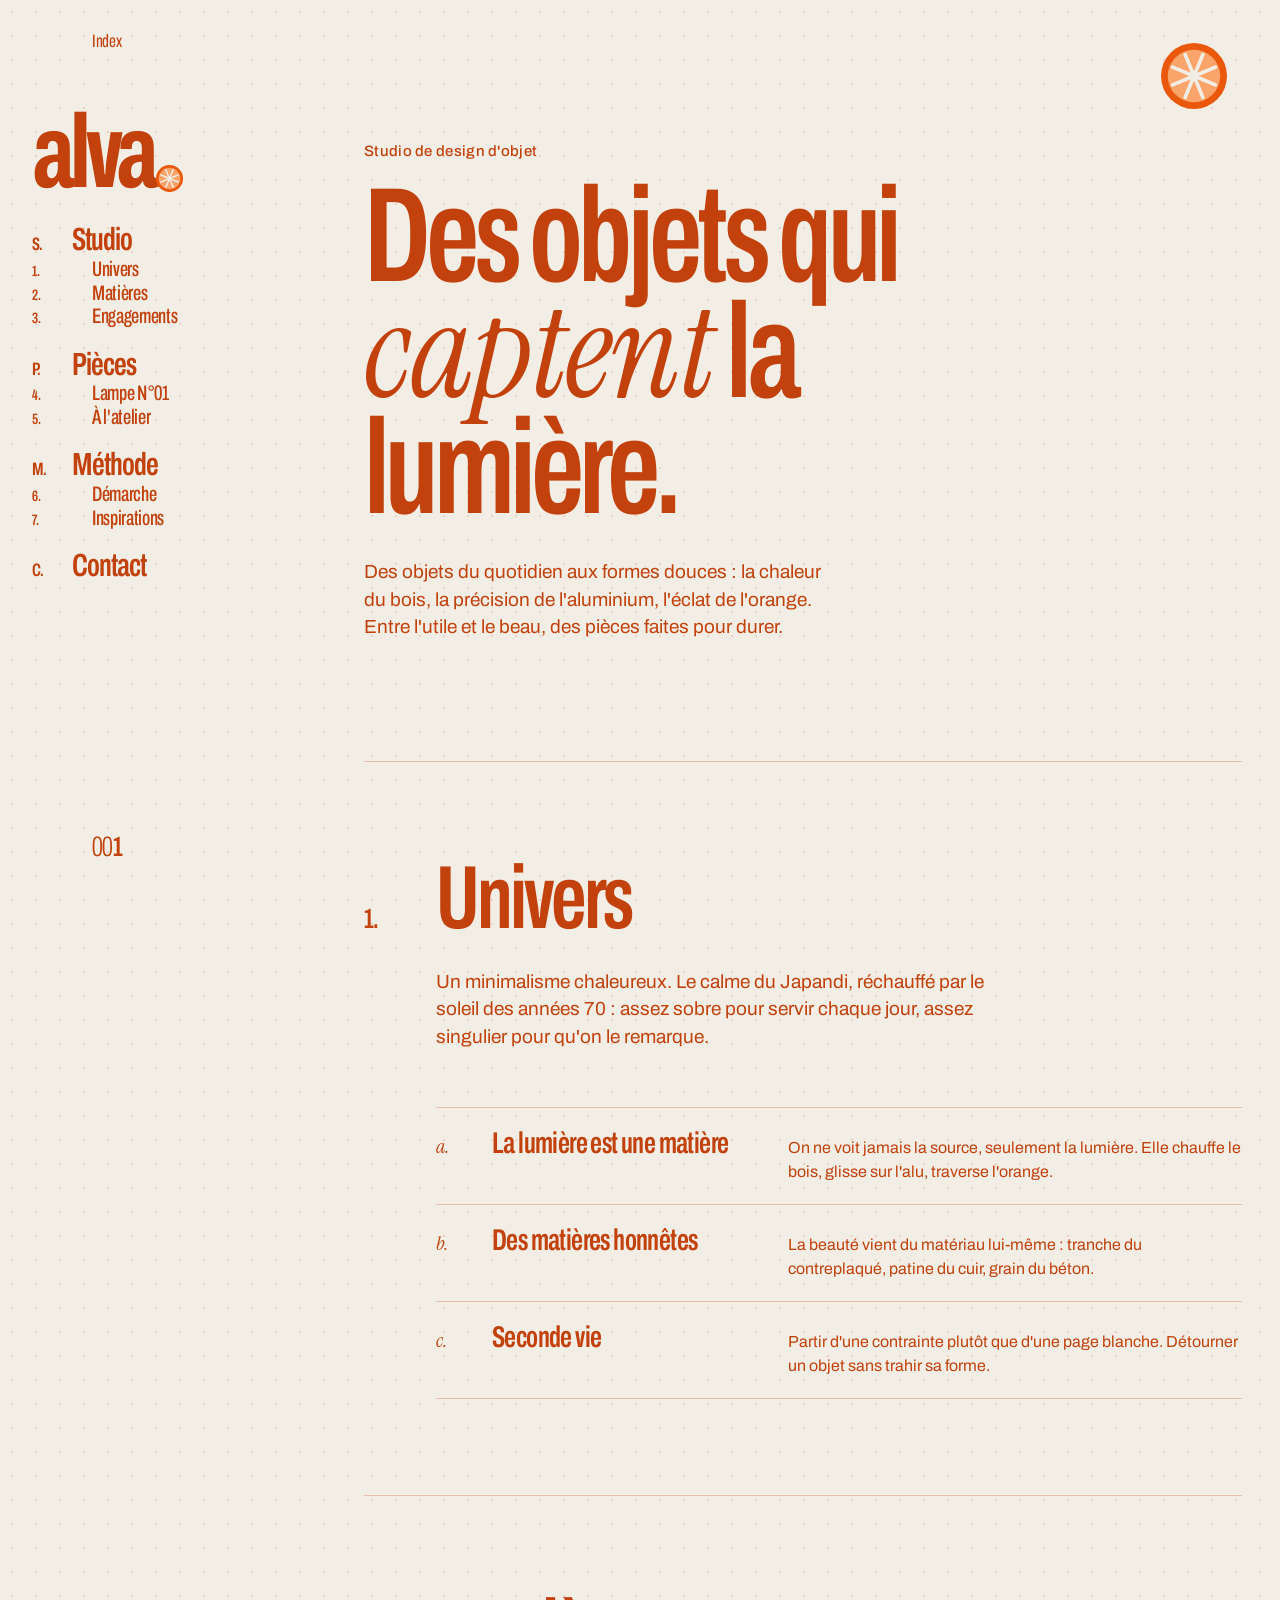
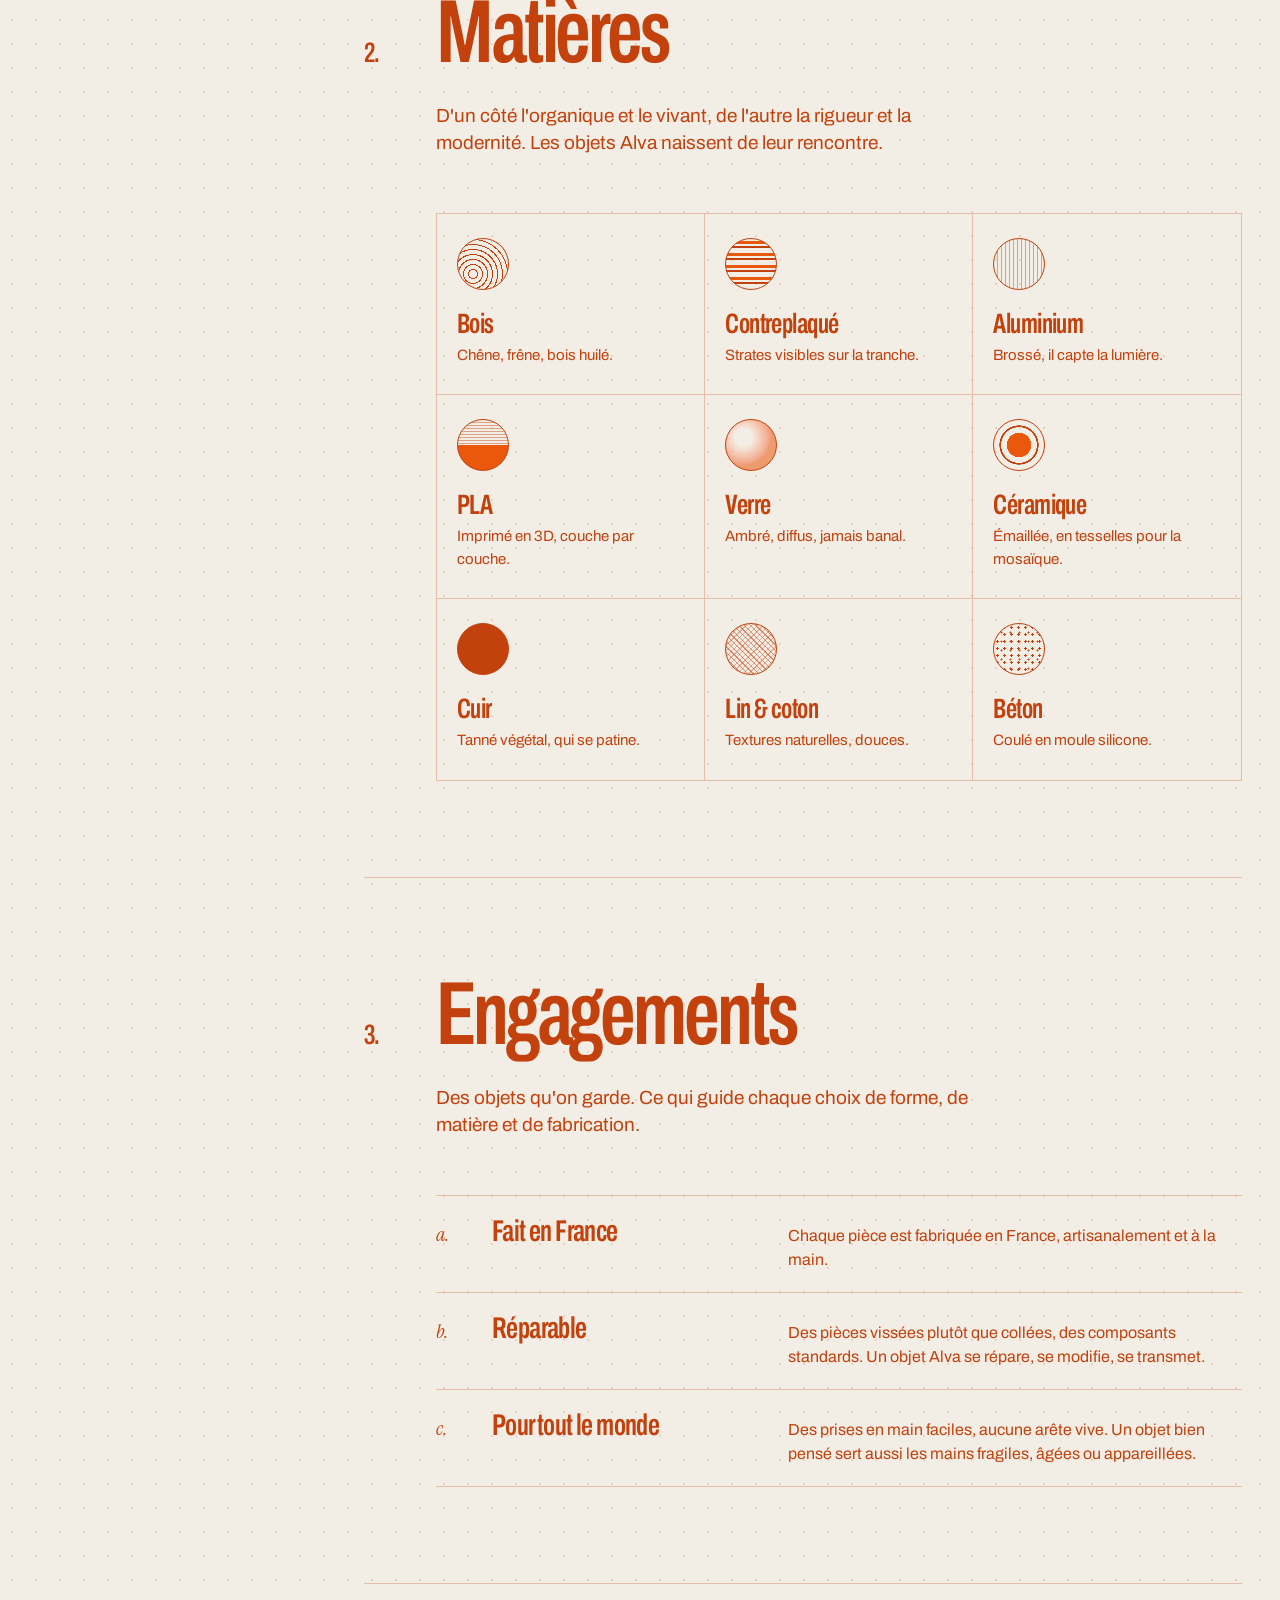
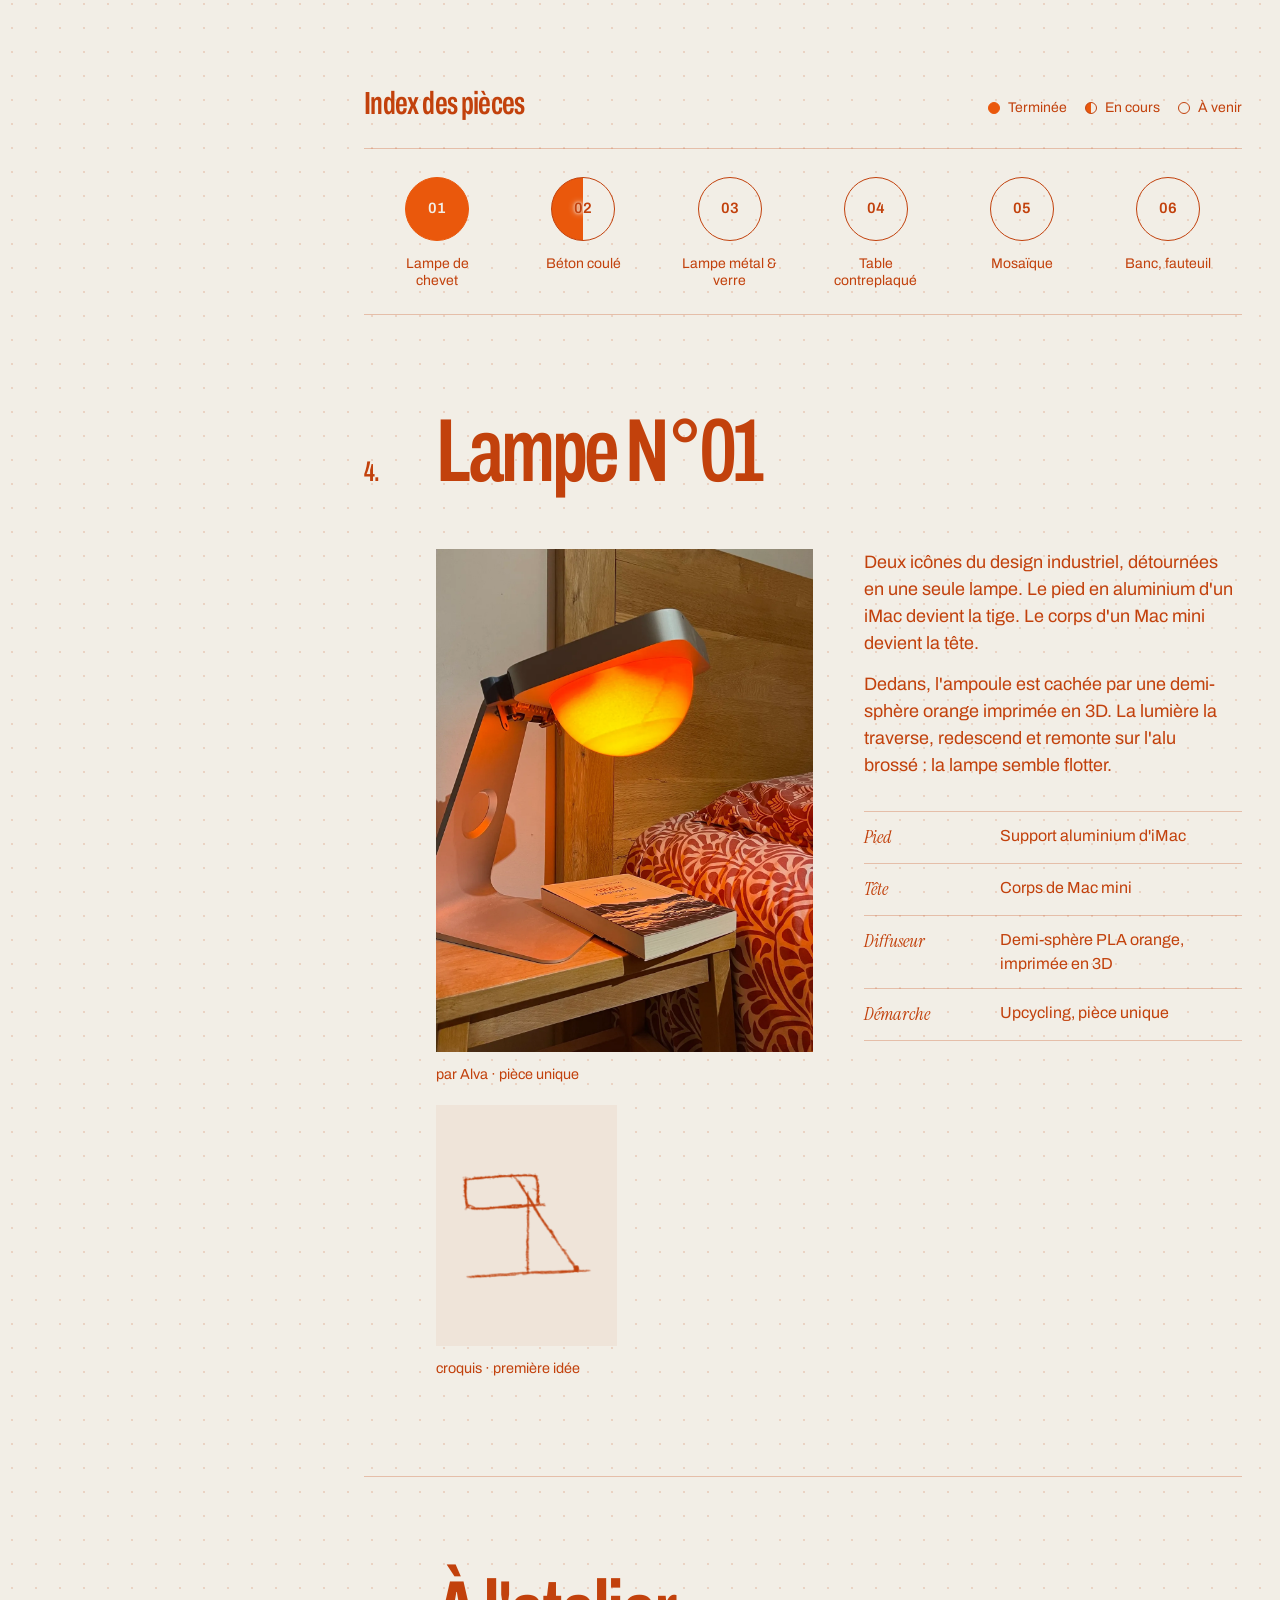
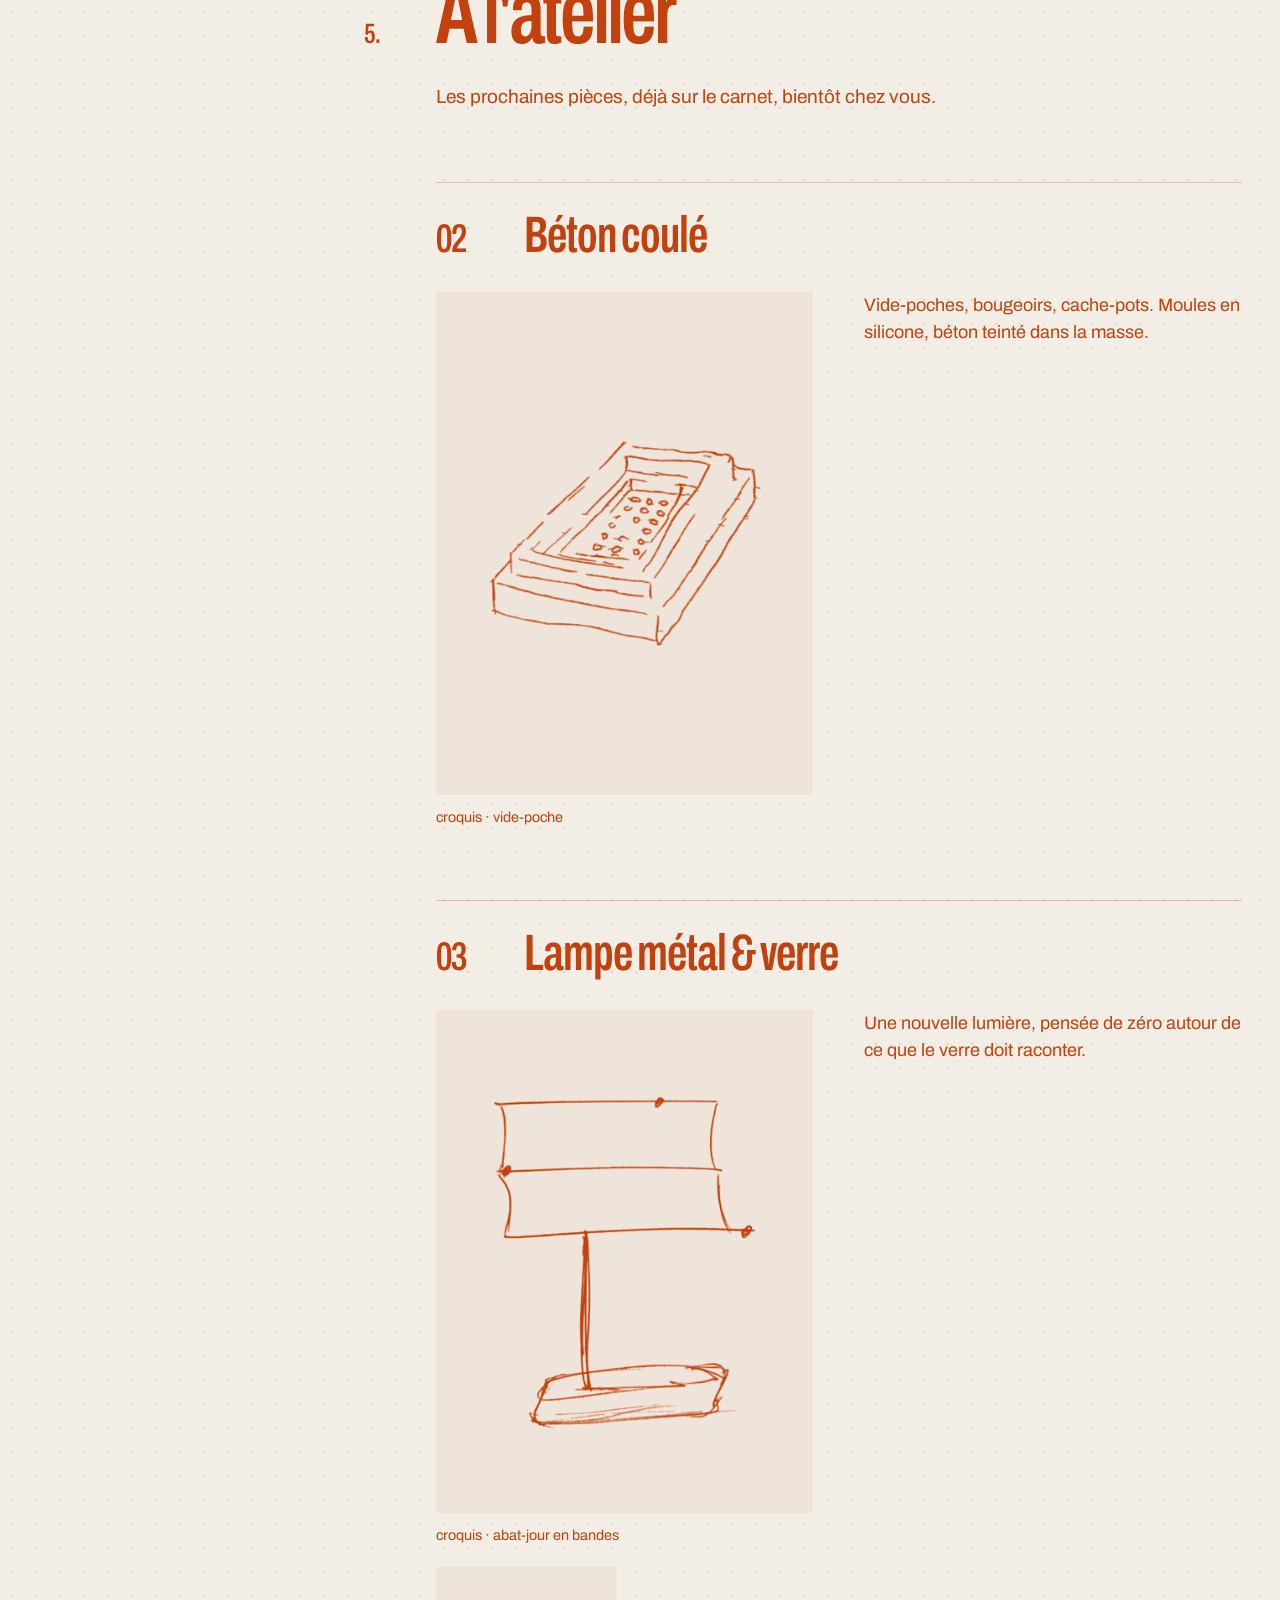
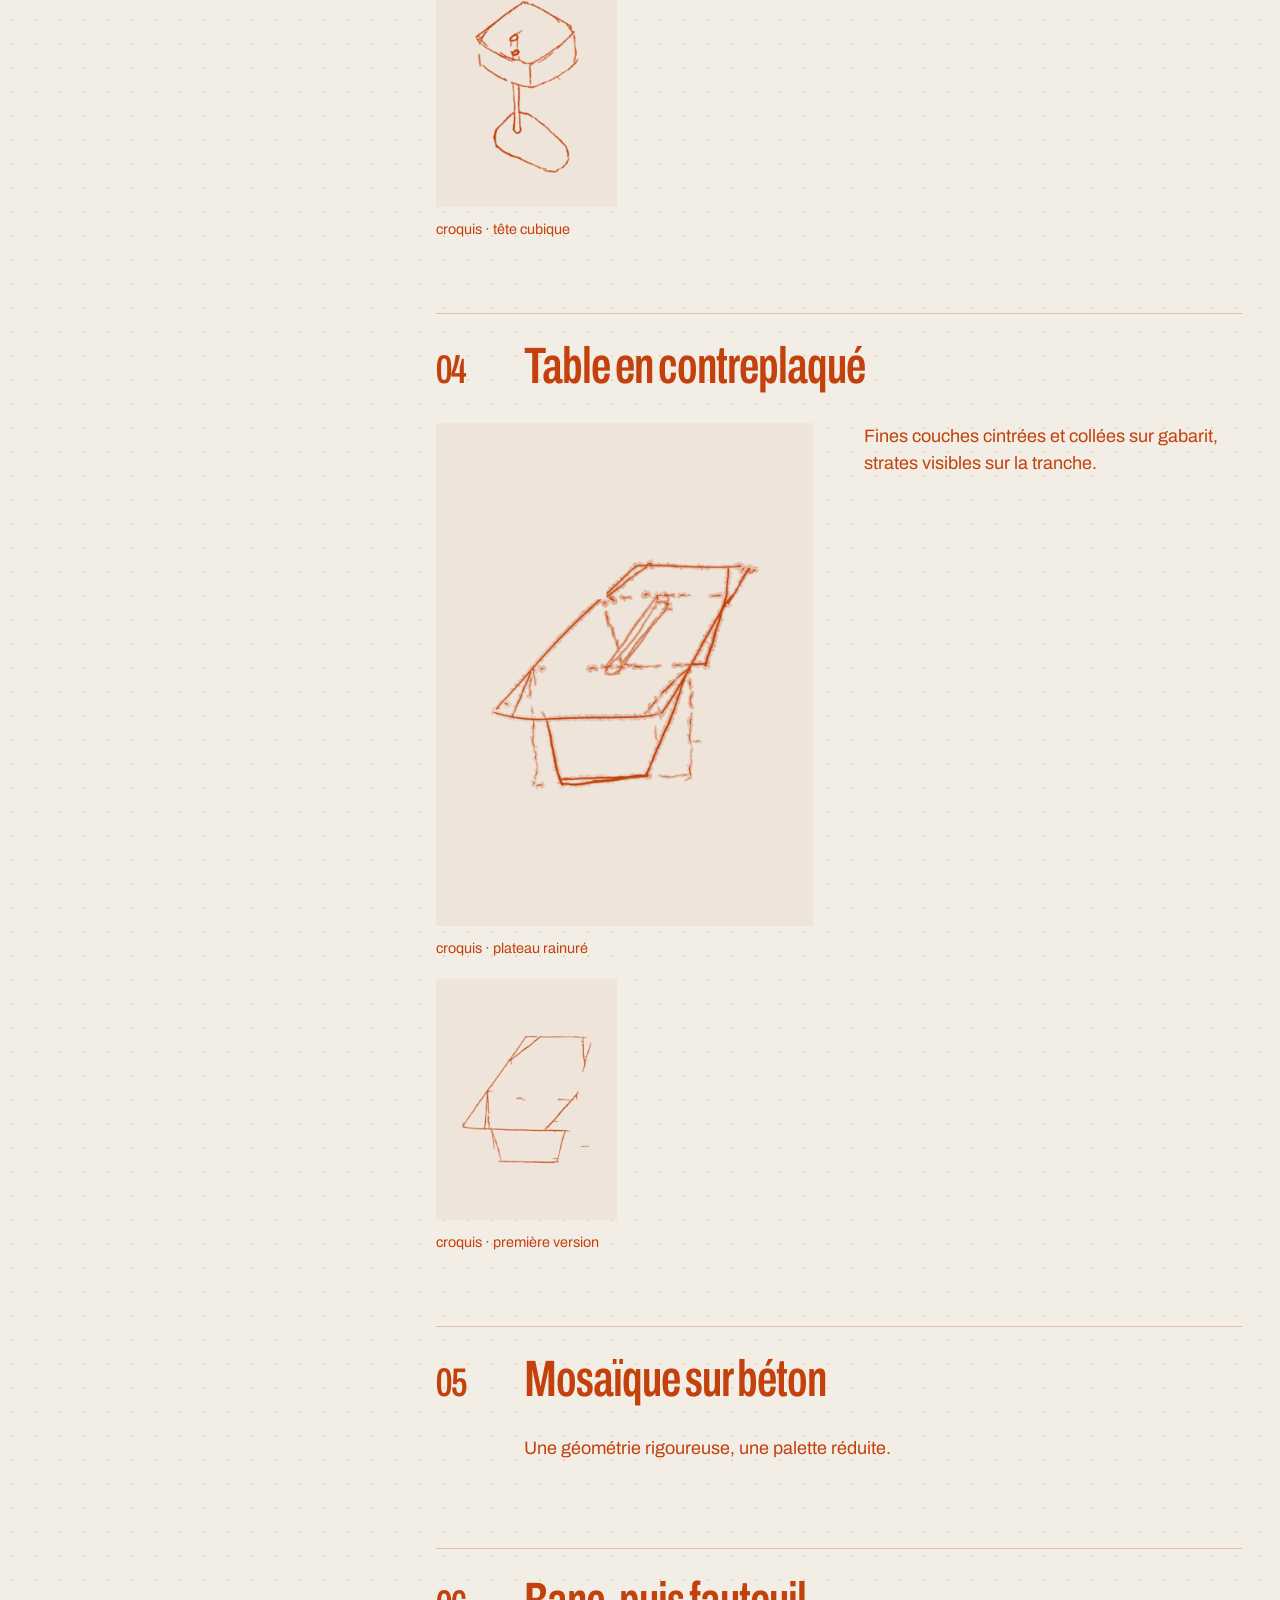
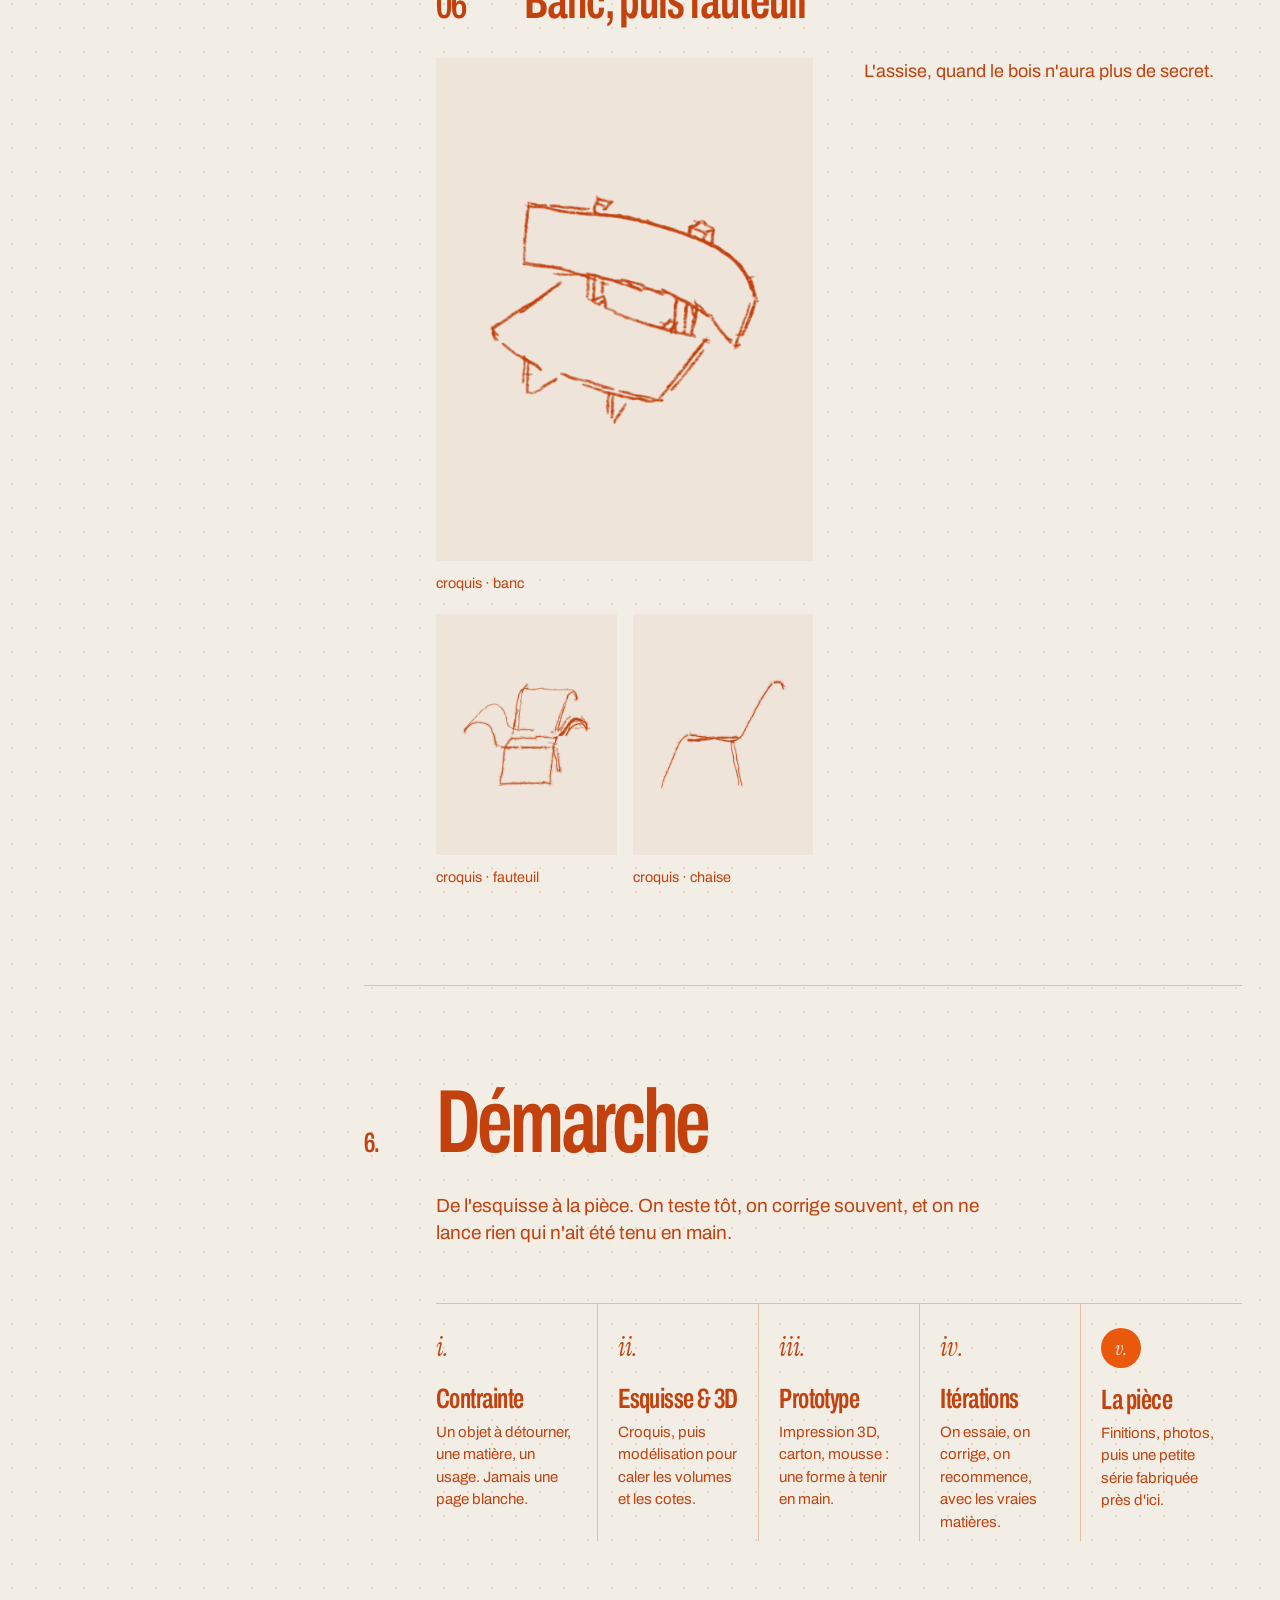
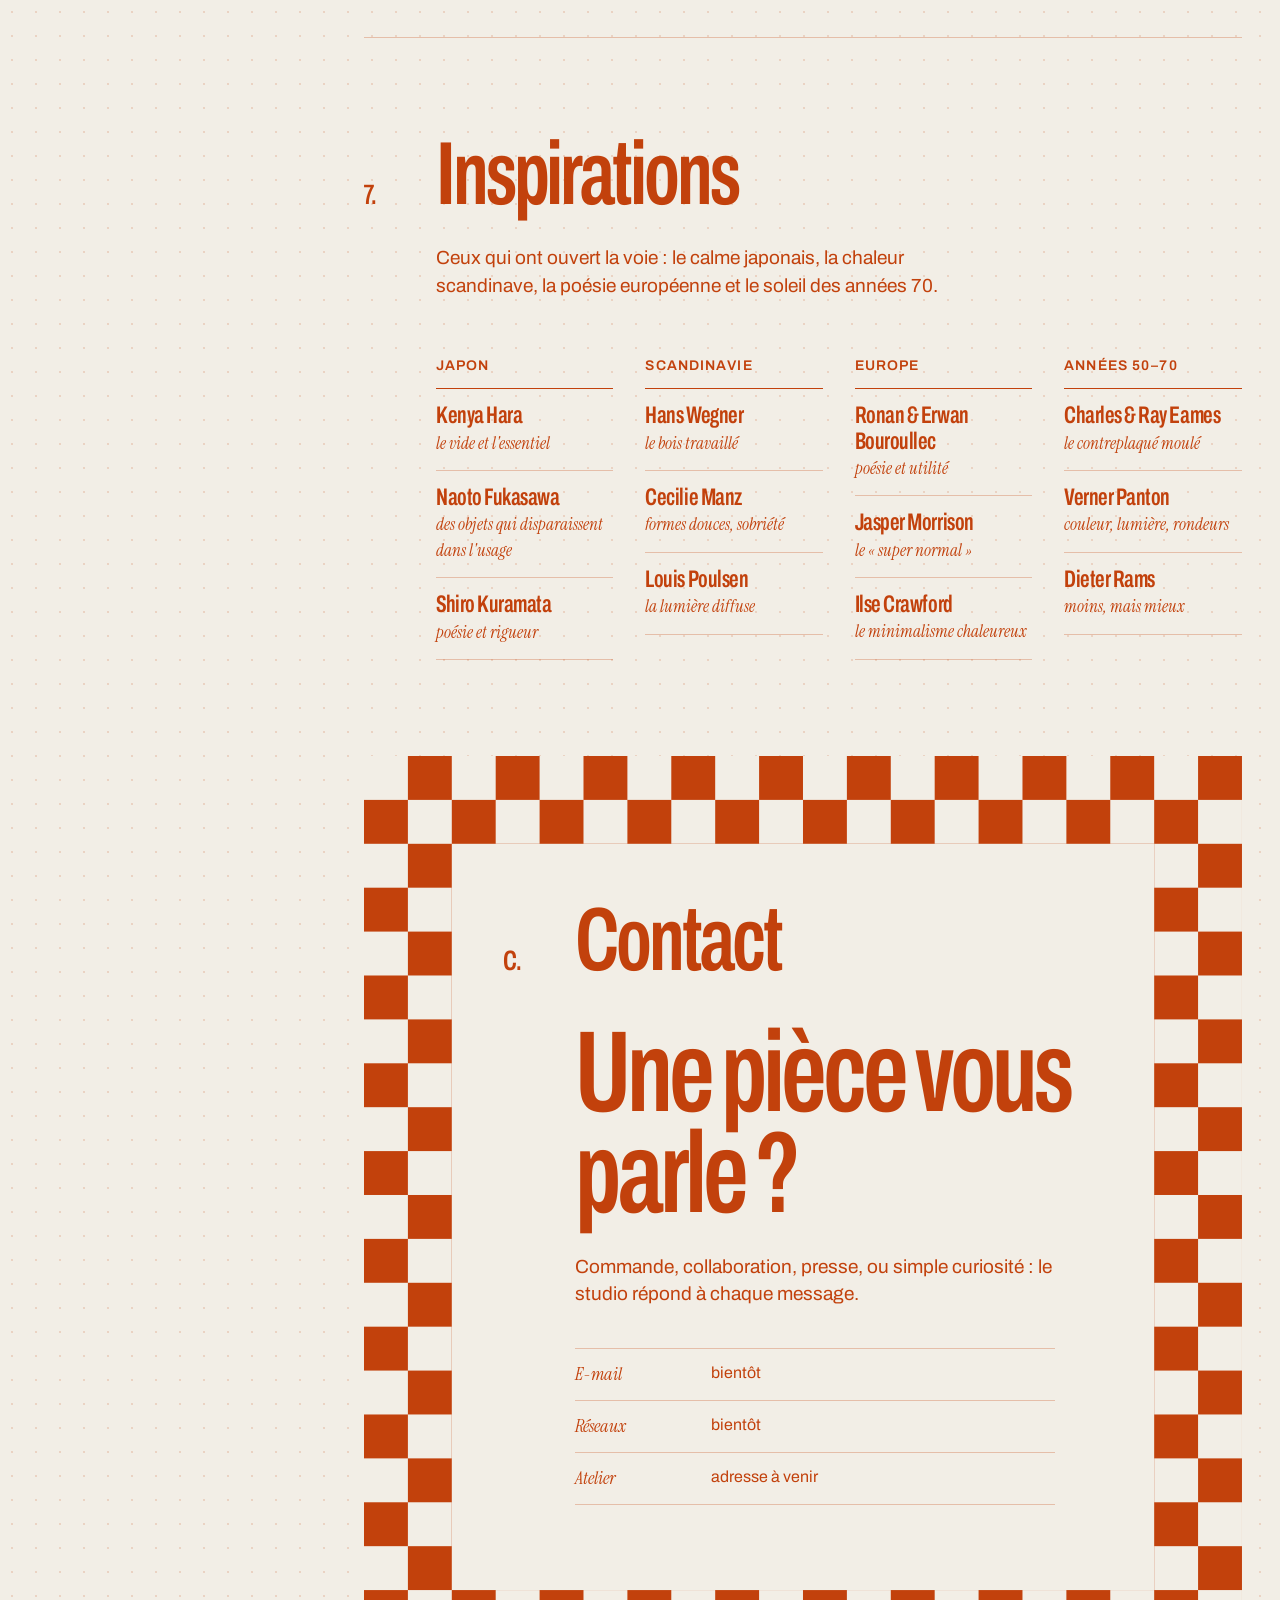
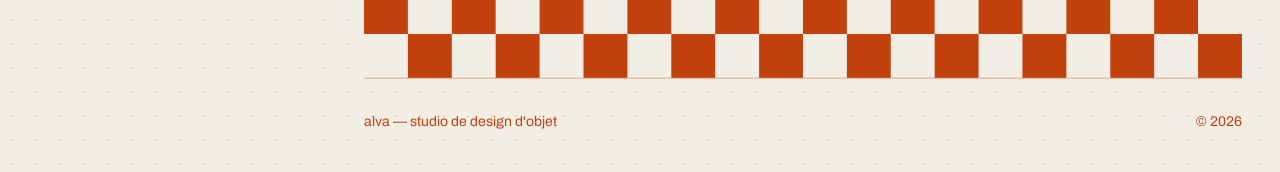
==== index.html @ cf1cc859 "Croquis du carnet : vrais traits de crayon, rangés par projet Les redessins vectoriels sont retirés." ====
<!doctype html>
<html lang="fr">
<head>
<meta charset="utf-8">
<meta name="viewport" content="width=device-width, initial-scale=1">
<title>Alva — Studio de design d'objet</title>
<meta name="description" content="Alva est un studio de design d'objet. Des formes douces, des matières qui vieillissent bien, et la lumière comme matériau.">
<meta property="og:title" content="Alva — Studio de design d'objet">
<meta property="og:description" content="Des objets aux formes douces, qui captent la lumière.">
<link rel="icon" href="favicon.svg" type="image/svg+xml">
<meta name="theme-color" content="#f2eee6">
<link rel="preconnect" href="https://fonts.googleapis.com">
<link rel="preconnect" href="https://fonts.gstatic.com" crossorigin>
<link href="https://fonts.googleapis.com/css2?family=Archivo:wdth,wght@62..125,300..800&family=Instrument+Serif:ital@0;1&display=swap" rel="stylesheet">
<link rel="stylesheet" href="styles.css">
</head>
<body>

<a class="skip" href="#contenu">Aller au contenu</a>

<aside class="side">
  <a href="#top" class="side-top">Index</a>
  <a href="#top" class="logo" aria-label="Alva, accueil">alva<svg class="logo-slice" viewBox="10 10 44 44" aria-hidden="true"><circle cx="32" cy="32" r="22" class="rind"/><circle cx="32" cy="32" r="17.5" class="pulp"/><path d="M32 32 L46.32 37.93 M32 32 L37.93 46.32 M32 32 L26.07 46.32 M32 32 L17.68 37.93 M32 32 L17.68 26.07 M32 32 L26.07 17.68 M32 32 L37.93 17.68 M32 32 L46.32 26.07" class="segments"/><circle cx="32" cy="32" r="2.2" class="core"/></svg></a>

  <details class="toc-wrap" open>
    <summary>Sommaire</summary>
    <nav class="toc" aria-label="Sommaire">
      <ol>
        <li class="toc-part"><span>S.</span><a href="#univers">Studio</a></li>
        <li><span>1.</span><a href="#univers">Univers</a></li>
        <li><span>2.</span><a href="#matieres">Matières</a></li>
        <li><span>3.</span><a href="#engagements">Engagements</a></li>
        <li class="toc-part"><span>P.</span><a href="#pieces">Pièces</a></li>
        <li><span>4.</span><a href="#piece-01">Lampe N°01</a></li>
        <li><span>5.</span><a href="#atelier">À l'atelier</a></li>
        <li class="toc-part"><span>M.</span><a href="#demarche">Méthode</a></li>
        <li><span>6.</span><a href="#demarche">Démarche</a></li>
        <li><span>7.</span><a href="#inspirations">Inspirations</a></li>
        <li class="toc-part"><span>C.</span><a href="#contact">Contact</a></li>
      </ol>
    </nav>
  </details>

  <p class="side-count" title="Pièces terminées"><span>00</span>1</p>
</aside>

<main id="contenu">

  <section id="top" class="hero">
    <svg class="sketch" viewBox="0 0 64 64" aria-hidden="true">
      <circle cx="32" cy="32" r="22" class="rind"/>
      <circle cx="32" cy="32" r="17.5" class="pulp"/>
      <path d="M32 32 L46.32 37.93 M32 32 L37.93 46.32 M32 32 L26.07 46.32 M32 32 L17.68 37.93 M32 32 L17.68 26.07 M32 32 L26.07 17.68 M32 32 L37.93 17.68 M32 32 L46.32 26.07" class="segments"/>
      <circle cx="32" cy="32" r="2.2" class="core"/>
    </svg>

    <p class="kicker">Studio de design d'objet</p>
    <h1>Des objets qui <em>captent</em> la lumière.</h1>
    <p class="lead">Des objets du quotidien aux formes douces&nbsp;: la chaleur du bois, la précision de l'aluminium, l'éclat de l'orange. Entre l'utile et le beau, des pièces faites pour durer.</p>
  </section>

  <section id="univers" class="sec">
    <header class="sec-head"><span class="num">1.</span><h2>Univers</h2></header>
    <p class="sec-lead">Un minimalisme chaleureux. Le calme du Japandi, réchauffé par le soleil des années 70&nbsp;: assez sobre pour servir chaque jour, assez singulier pour qu'on le remarque.</p>
    <div class="rows">
      <div class="row reveal"><span class="row-k">a.</span><h3>La lumière est une matière</h3><p>On ne voit jamais la source, seulement la lumière. Elle chauffe le bois, glisse sur l'alu, traverse l'orange.</p></div>
      <div class="row reveal"><span class="row-k">b.</span><h3>Des matières honnêtes</h3><p>La beauté vient du matériau lui-même&nbsp;: tranche du contreplaqué, patine du cuir, grain du béton.</p></div>
      <div class="row reveal"><span class="row-k">c.</span><h3>Seconde vie</h3><p>Partir d'une contrainte plutôt que d'une page blanche. Détourner un objet sans trahir sa forme.</p></div>
    </div>
  </section>

  <section id="matieres" class="sec">
    <header class="sec-head"><span class="num">2.</span><h2>Matières</h2></header>
    <p class="sec-lead">D'un côté l'organique et le vivant, de l'autre la rigueur et la modernité. Les objets Alva naissent de leur rencontre.</p>
    <ul class="mat-grid">
      <li class="reveal"><span class="glyph g-wood" aria-hidden="true"></span><h3>Bois</h3><p>Chêne, frêne, bois huilé.</p></li>
      <li class="reveal"><span class="glyph g-ply" aria-hidden="true"></span><h3>Contreplaqué</h3><p>Strates visibles sur la tranche.</p></li>
      <li class="reveal"><span class="glyph g-alu" aria-hidden="true"></span><h3>Aluminium</h3><p>Brossé, il capte la lumière.</p></li>
      <li class="reveal"><span class="glyph g-pla" aria-hidden="true"></span><h3>PLA</h3><p>Imprimé en 3D, couche par couche.</p></li>
      <li class="reveal"><span class="glyph g-glass" aria-hidden="true"></span><h3>Verre</h3><p>Ambré, diffus, jamais banal.</p></li>
      <li class="reveal"><span class="glyph g-ceramic" aria-hidden="true"></span><h3>Céramique</h3><p>Émaillée, en tesselles pour la mosaïque.</p></li>
      <li class="reveal"><span class="glyph g-leather" aria-hidden="true"></span><h3>Cuir</h3><p>Tanné végétal, qui se patine.</p></li>
      <li class="reveal"><span class="glyph g-linen" aria-hidden="true"></span><h3>Lin &amp; coton</h3><p>Textures naturelles, douces.</p></li>
      <li class="reveal"><span class="glyph g-concrete" aria-hidden="true"></span><h3>Béton</h3><p>Coulé en moule silicone.</p></li>
    </ul>
  </section>

  <section id="engagements" class="sec">
    <header class="sec-head"><span class="num">3.</span><h2>Engagements</h2></header>
    <p class="sec-lead">Des objets qu'on garde. Ce qui guide chaque choix de forme, de matière et de fabrication.</p>
    <div class="rows">
      <div class="row reveal"><span class="row-k">a.</span><h3>Fait en France</h3><p>Chaque pièce est fabriquée en France, artisanalement et à la main.</p></div>
      <div class="row reveal"><span class="row-k">b.</span><h3>Réparable</h3><p>Des pièces vissées plutôt que collées, des composants standards. Un objet Alva se répare, se modifie, se transmet.</p></div>
      <div class="row reveal"><span class="row-k">c.</span><h3>Pour tout le monde</h3><p>Des prises en main faciles, aucune arête vive. Un objet bien pensé sert aussi les mains fragiles, âgées ou appareillées.</p></div>
    </div>
  </section>

  <div id="pieces" class="pieces-index">
    <div class="index-head">
      <h2 class="index-title">Index des pièces</h2>
      <p class="legend"><span class="d d-full"></span>Terminée <span class="d d-half"></span>En cours <span class="d"></span>À venir</p>
    </div>
    <ol class="index-grid">
      <li><a href="#piece-01" class="cell is-done"><span class="mark">01</span><span class="name">Lampe de chevet</span></a></li>
      <li><a href="#atelier" class="cell is-wip"><span class="mark">02</span><span class="name">Béton coulé</span></a></li>
      <li><a href="#atelier" class="cell"><span class="mark">03</span><span class="name">Lampe métal &amp; verre</span></a></li>
      <li><a href="#atelier" class="cell"><span class="mark">04</span><span class="name">Table contreplaqué</span></a></li>
      <li><a href="#atelier" class="cell"><span class="mark">05</span><span class="name">Mosaïque</span></a></li>
      <li><a href="#atelier" class="cell"><span class="mark">06</span><span class="name">Banc, fauteuil</span></a></li>
    </ol>
  </div>

  <section id="piece-01" class="sec">
    <header class="sec-head"><span class="num">4.</span><h2>Lampe N°01</h2></header>
    <div class="piece">
      <div class="fiche reveal">
        <figure class="fiche-frame">
          <picture>
            <source srcset="images/n01-chevet.webp" type="image/webp">
            <img src="images/n01-chevet.jpg" width="1200" height="1600" loading="lazy" decoding="async"
                 alt="La lampe N°01 allumée sur une table de chevet en chêne, à côté d'un lit à la housse orange et d'un livre, Terre des hommes : tête de Mac mini, demi-sphère orange, pied d'iMac.">
          </picture>
        </figure>
        <p class="fiche-credit">par Alva · pièce unique</p>
        <div class="fiche-more">
          <div>
          <figure class="fiche-frame is-croquis"><img src="images/croquis/n01-croquis.webp" width="900" height="1200" loading="lazy" decoding="async" alt="Croquis au crayon : la première idée de la lampe N°01, une tête rectangulaire sur un montant droit et une jambe inclinée."></figure>
          <p class="fiche-credit">croquis · première idée</p>
          </div>
        </div>
      </div>
      <div class="piece-text">
        <p>Deux icônes du design industriel, détournées en une seule lampe. Le pied en aluminium d'un iMac devient la tige. Le corps d'un Mac mini devient la tête.</p>
        <p>Dedans, l'ampoule est cachée par une demi-sphère orange imprimée en 3D. La lumière la traverse, redescend et remonte sur l'alu brossé&nbsp;: la lampe semble flotter.</p>
        <dl class="specs">
          <div><dt>Pied</dt><dd>Support aluminium d'iMac</dd></div>
          <div><dt>Tête</dt><dd>Corps de Mac mini</dd></div>
          <div><dt>Diffuseur</dt><dd>Demi-sphère PLA orange, imprimée en 3D</dd></div>
          <div><dt>Démarche</dt><dd>Upcycling, pièce unique</dd></div>
        </dl>
      </div>
    </div>
  </section>

  <section id="atelier" class="sec">
    <header class="sec-head"><span class="num">5.</span><h2>À l'atelier</h2></header>
    <p class="sec-lead">Les prochaines pièces, déjà sur le carnet, bientôt chez vous.</p>
    <article class="projet">
      <header class="projet-head"><span class="list-n">02</span><h3>Béton coulé</h3></header>
      <div class="piece">
        <div class="fiche reveal">
          <figure class="fiche-frame is-croquis"><img src="images/croquis/plateau.webp" width="900" height="1200" loading="lazy" decoding="async" alt="Croquis au crayon : un plateau vide-poche rectangulaire à gradins, posé sur un socle, le fond semé de petits ronds."></figure>
          <p class="fiche-credit">croquis · vide-poche</p>
        </div>
        <div class="piece-text">
          <p>Vide-poches, bougeoirs, cache-pots. Moules en silicone, béton teinté dans la masse.</p>
        </div>
      </div>
    </article>
    <article class="projet">
      <header class="projet-head"><span class="list-n">03</span><h3>Lampe métal &amp; verre</h3></header>
      <div class="piece">
        <div class="fiche reveal">
          <figure class="fiche-frame is-croquis"><img src="images/croquis/lampe-abat-jour.webp" width="900" height="1200" loading="lazy" decoding="async" alt="Croquis au crayon : une lampe à large abat-jour en deux bandes, sur une tige fine et un socle en dalle."></figure>
          <p class="fiche-credit">croquis · abat-jour en bandes</p>
          <div class="fiche-more">
            <div>
          <figure class="fiche-frame is-croquis"><img src="images/croquis/lampe-cube.webp" width="900" height="1200" loading="lazy" decoding="async" alt="Croquis au crayon : une lampe à tête cubique aux arêtes douces, sur une tige et un socle en galet."></figure>
          <p class="fiche-credit">croquis · tête cubique</p>
            </div>
          </div>
        </div>
        <div class="piece-text">
          <p>Une nouvelle lumière, pensée de zéro autour de ce que le verre doit raconter.</p>
        </div>
      </div>
    </article>
    <article class="projet">
      <header class="projet-head"><span class="list-n">04</span><h3>Table en contreplaqué</h3></header>
      <div class="piece">
        <div class="fiche reveal">
          <figure class="fiche-frame is-croquis"><img src="images/croquis/table-1.webp" width="900" height="1200" loading="lazy" decoding="async" alt="Croquis au crayon : une table au plateau en biais, rainuré au centre, sur un piétement évasé ; les lignes cachées sont en pointillés."></figure>
          <p class="fiche-credit">croquis · plateau rainuré</p>
          <div class="fiche-more">
            <div>
          <figure class="fiche-frame is-croquis"><img src="images/croquis/table-2.webp" width="900" height="1200" loading="lazy" decoding="async" alt="Croquis au crayon : première version de la table, plateau en biais sur un piétement trapézoïdal."></figure>
          <p class="fiche-credit">croquis · première version</p>
            </div>
          </div>
        </div>
        <div class="piece-text">
          <p>Fines couches cintrées et collées sur gabarit, strates visibles sur la tranche.</p>
        </div>
      </div>
    </article>
    <article class="projet">
      <header class="projet-head"><span class="list-n">05</span><h3>Mosaïque sur béton</h3></header>
      <div class="piece piece-solo">
        <div class="piece-text">
          <p>Une géométrie rigoureuse, une palette réduite.</p>
        </div>
      </div>
    </article>
    <article class="projet">
      <header class="projet-head"><span class="list-n">06</span><h3>Banc, puis fauteuil</h3></header>
      <div class="piece">
        <div class="fiche reveal">
          <figure class="fiche-frame is-croquis"><img src="images/croquis/banc.webp" width="900" height="1200" loading="lazy" decoding="async" alt="Croquis au crayon : un banc au dossier courbe, porté par deux équerres au-dessus de l'assise."></figure>
          <p class="fiche-credit">croquis · banc</p>
          <div class="fiche-more">
            <div>
          <figure class="fiche-frame is-croquis"><img src="images/croquis/fauteuil.webp" width="900" height="1200" loading="lazy" decoding="async" alt="Croquis au crayon : un fauteuil au dossier haut, aux accoudoirs en aile, sur une assise en bloc."></figure>
          <p class="fiche-credit">croquis · fauteuil</p>
            </div>
            <div>
          <figure class="fiche-frame is-croquis"><img src="images/croquis/chaise.webp" width="900" height="1200" loading="lazy" decoding="async" alt="Croquis au crayon : une chaise de profil, assise fine, dossier en longue courbe, pieds évasés."></figure>
          <p class="fiche-credit">croquis · chaise</p>
            </div>
          </div>
        </div>
        <div class="piece-text">
          <p>L'assise, quand le bois n'aura plus de secret.</p>
        </div>
      </div>
    </article>
  </section>

  <section id="demarche" class="sec">
    <header class="sec-head"><span class="num">6.</span><h2>Démarche</h2></header>
    <p class="sec-lead">De l'esquisse à la pièce. On teste tôt, on corrige souvent, et on ne lance rien qui n'ait été tenu en main.</p>
    <ol class="steps">
      <li class="reveal"><span class="step-n">i.</span><h3>Contrainte</h3><p>Un objet à détourner, une matière, un usage. Jamais une page blanche.</p></li>
      <li class="reveal"><span class="step-n">ii.</span><h3>Esquisse &amp; 3D</h3><p>Croquis, puis modélisation pour caler les volumes et les cotes.</p></li>
      <li class="reveal"><span class="step-n">iii.</span><h3>Prototype</h3><p>Impression 3D, carton, mousse&nbsp;: une forme à tenir en main.</p></li>
      <li class="reveal"><span class="step-n">iv.</span><h3>Itérations</h3><p>On essaie, on corrige, on recommence, avec les vraies matières.</p></li>
      <li class="reveal"><span class="step-n">v.</span><h3>La pièce</h3><p>Finitions, photos, puis une petite série fabriquée près d'ici.</p></li>
    </ol>
  </section>

  <section id="inspirations" class="sec">
    <header class="sec-head"><span class="num">7.</span><h2>Inspirations</h2></header>
    <p class="sec-lead">Ceux qui ont ouvert la voie&nbsp;: le calme japonais, la chaleur scandinave, la poésie européenne et le soleil des années 70.</p>
    <div class="insp">
      <div class="reveal"><h3>Japon</h3><ul>
        <li><strong>Kenya Hara</strong><span>le vide et l'essentiel</span></li>
        <li><strong>Naoto Fukasawa</strong><span>des objets qui disparaissent dans l'usage</span></li>
        <li><strong>Shiro Kuramata</strong><span>poésie et rigueur</span></li></ul></div>
      <div class="reveal"><h3>Scandinavie</h3><ul>
        <li><strong>Hans Wegner</strong><span>le bois travaillé</span></li>
        <li><strong>Cecilie Manz</strong><span>formes douces, sobriété</span></li>
        <li><strong>Louis Poulsen</strong><span>la lumière diffuse</span></li></ul></div>
      <div class="reveal"><h3>Europe</h3><ul>
        <li><strong>Ronan &amp; Erwan Bouroullec</strong><span>poésie et utilité</span></li>
        <li><strong>Jasper Morrison</strong><span>le «&nbsp;super normal&nbsp;»</span></li>
        <li><strong>Ilse Crawford</strong><span>le minimalisme chaleureux</span></li></ul></div>
      <div class="reveal"><h3>Années 50–70</h3><ul>
        <li><strong>Charles &amp; Ray Eames</strong><span>le contreplaqué moulé</span></li>
        <li><strong>Verner Panton</strong><span>couleur, lumière, rondeurs</span></li>
        <li><strong>Dieter Rams</strong><span>moins, mais mieux</span></li></ul></div>
    </div>
  </section>

  <section id="contact" class="sec contact">
    <div class="contact-card">
      <header class="sec-head"><span class="num">C.</span><h2>Contact</h2></header>
      <p class="contact-big">Une pièce vous parle&nbsp;?</p>
      <p class="sec-lead">Commande, collaboration, presse, ou simple curiosité&nbsp;: le studio répond à chaque message.</p>
      <dl class="specs contact-soon">
        <div><dt>E-mail</dt><dd>bientôt</dd></div>
        <div><dt>Réseaux</dt><dd>bientôt</dd></div>
        <div><dt>Atelier</dt><dd>adresse à venir</dd></div>
      </dl>
    </div>
  </section>

  <footer class="footer">
    <span>alva — studio de design d'objet</span>
    <span>© <span id="year">2026</span></span>
  </footer>
</main>

<script src="site.js"></script>
</body>
</html>
---- styles.css ----
/* Alva — deux couleurs : blanc cassé + orange */
:root {
  --paper: #f2eee6;
  --ink: #c2410c;          /* orange d'encre, lisible sur le blanc cassé */
  --orange: #ea580c;       /* orange vif pour les aplats */
  --soft: var(--ink);
  --line: color-mix(in srgb, var(--ink) 28%, transparent);
  --dots: color-mix(in srgb, var(--ink) 16%, transparent);
  --cond: "Archivo", "Arial Narrow", sans-serif;
  --serif: "Instrument Serif", Georgia, serif;
  --side: 300px;
  --gut: clamp(16px, 3vw, 40px);
  --ease: cubic-bezier(.2, .7, .2, 1);
  color-scheme: light;
}

*, *::before, *::after { box-sizing: border-box; }
html { scroll-behavior: smooth; scroll-padding-top: 24px; }
body {
  margin: 0;
  background-color: var(--paper);
  background-image: radial-gradient(var(--dots) 1px, transparent 1.2px);
  background-size: 24px 24px;
  color: var(--ink);
  font: 400 16px/1.5 var(--cond);
  -webkit-font-smoothing: antialiased;
}
h1, h2, h3, p, ol, ul, dl, dd, figure { margin: 0; padding: 0; }
ol, ul { list-style: none; }
a { color: inherit; text-decoration: none; }
::selection { background: var(--orange); color: var(--paper); }
:focus-visible { outline: 2px solid var(--orange); outline-offset: 3px; border-radius: 4px; }

/* condensed display type */
.logo, h1, .sec-head h2, .num, .toc, .side-top, .index-title, .contact-big, .piece-title, .side-count,
.list-n, .row h3, .mat-grid h3, .steps h3, .insp strong {
  font-stretch: 62%;
  letter-spacing: -.02em;
}

.skip { position: absolute; left: -999px; top: 8px; background: var(--ink); color: var(--paper); padding: 8px 12px; z-index: 20; }
.skip:focus { left: 8px; }

/* ---------- SOMMAIRE (colonne gauche) ---------- */
.side {
  position: fixed; inset: 0 auto 0 0; width: var(--side);
  padding: 28px 32px 32px;
  display: flex; flex-direction: column;
  overflow-y: auto;
}
.side-top { font-size: 18px; margin-left: 60px; }
.side-top:hover { text-decoration: underline; text-underline-offset: 3px; }
.logo {
  margin: 56px 0 28px; font-size: 104px; line-height: .8; font-weight: 700;
  letter-spacing: -.05em; display: inline-flex; align-items: flex-end; gap: 2px;
}
.logo-slice { width: .26em; height: .26em; flex: none; margin-bottom: .02em; }
.logo-slice .rind, .sketch .rind { fill: var(--orange); }
.logo-slice .pulp, .sketch .pulp { fill: #f9a46b; }
.logo-slice .segments, .sketch .segments { fill: none; stroke: var(--paper); stroke-width: 2.4; stroke-linecap: round; }
.logo-slice .core, .sketch .core { fill: var(--paper); }

.toc-wrap summary { display: none; }
.toc li { display: grid; grid-template-columns: 40px 1fr; align-items: baseline; font-size: 21px; line-height: 1.12; font-weight: 500; }
.toc li span { font-size: 15px; font-weight: 600; }
.toc li a { padding-left: 20px; }
.toc li.toc-part { font-size: 32px; font-weight: 600; margin-top: 18px; letter-spacing: -.03em; }
.toc li.toc-part:first-child { margin-top: 0; }
.toc li.toc-part a { padding-left: 0; }
.toc li.toc-part span { font-size: 18px; }
.toc a:hover, .toc a.is-active { text-decoration: underline; text-decoration-thickness: 2px; text-underline-offset: 4px; }

.side-count { margin-top: auto; padding-top: 32px; margin-left: 60px; font-size: 28px; font-weight: 600; }
.side-count span { font-weight: 300; }

/* ---------- CONTENU ---------- */
main { margin-left: var(--side); padding: 0 var(--gut) 0 clamp(24px, 5vw, 96px); max-width: calc(var(--side) + 1100px); }

.hero { position: relative; padding: 140px 0 120px; display: flex; flex-direction: column; }
.sketch { position: absolute; top: 28px; right: 0; width: 96px; height: auto; overflow: visible; }
/* the favicon's orange slice, drawn large */


.kicker { font-size: 15px; font-weight: 500; letter-spacing: .02em; }
h1 {
  margin-top: 16px; font-size: clamp(64px, 10.5vw, 168px); line-height: .86; font-weight: 600; letter-spacing: -.035em;
  max-width: 11ch;
}
h1 em, .piece-title em { font-family: var(--serif); font-style: italic; font-weight: 400; font-stretch: 100%; letter-spacing: -.01em; }
.lead { margin-top: 32px; max-width: 480px; font-size: 19px; line-height: 1.45; }

.pieces-index { padding-top: 96px; border-top: 1px solid var(--line); }
.index-head { display: flex; justify-content: space-between; align-items: baseline; gap: 16px; flex-wrap: wrap; }
.index-title { font-size: 32px; font-weight: 600; }
.legend { display: flex; align-items: center; gap: 8px; font-size: 14px; flex-wrap: wrap; }
.legend .d { margin-left: 10px; }
.d { width: 12px; height: 12px; border-radius: 50%; border: 1.5px solid var(--ink); display: inline-block; }
.d-full { background: var(--orange); border-color: var(--orange); }
.d-half { background: linear-gradient(90deg, var(--orange) 50%, transparent 50%); }

.index-grid { margin-top: 20px; display: grid; grid-template-columns: repeat(6, 1fr); border-top: 1px solid var(--line); }
.cell { display: flex; flex-direction: column; align-items: center; gap: 14px; padding: 28px 8px 24px; text-align: center; }
.mark {
  width: 64px; height: 64px; border-radius: 50%;
  display: grid; place-items: center;
  border: 1.5px solid var(--ink);
  font-size: 15px; font-weight: 600;
  transition: transform .25s var(--ease);
}
.cell.is-done .mark { background: var(--orange); border-color: var(--orange); color: var(--paper); }
.cell.is-wip .mark { background: linear-gradient(90deg, var(--orange) 50%, transparent 50%); }
.cell.is-wip .mark span, .cell.is-wip .mark { text-shadow: 0 0 3px var(--paper), 0 0 6px var(--paper); }
.name { font-size: 14px; line-height: 1.25; max-width: 12ch; }
.cell:hover .mark { transform: scale(1.12); }
.cell:hover .name { text-decoration: underline; text-underline-offset: 3px; }

/* sections */
.sec { padding: 96px 0; border-top: 1px solid var(--line); }
.sec-head { display: grid; grid-template-columns: 72px 1fr; align-items: baseline; }
.num { font-size: 28px; font-weight: 600; }
.sec-head h2 { font-size: clamp(56px, 7vw, 104px); line-height: .9; font-weight: 600; letter-spacing: -.035em; }
.sec-lead { margin: 28px 0 0 72px; max-width: 560px; font-size: 19px; line-height: 1.45; }

/* lignes (univers, engagements) */
.rows { margin: 56px 0 0 72px; border-top: 1px solid var(--line); }
.row { display: grid; grid-template-columns: 40px minmax(180px, 280px) 1fr; gap: 16px; padding: 20px 0; border-bottom: 1px solid var(--line); align-items: baseline; }
.row-k { font-family: var(--serif); font-style: italic; font-size: 20px; }
.row h3 { font-size: 30px; font-weight: 600; line-height: 1; }
.row p { max-width: 520px; color: var(--soft); }

/* matières */
.mat-grid { margin: 56px 0 0 72px; display: grid; grid-template-columns: repeat(3, 1fr); border-top: 1px solid var(--line); border-left: 1px solid var(--line); }
.mat-grid li { padding: 24px 20px 28px; border-right: 1px solid var(--line); border-bottom: 1px solid var(--line); }
.mat-grid h3 { margin-top: 20px; font-size: 28px; font-weight: 600; line-height: 1; }
.mat-grid p { margin-top: 6px; font-size: 15px; color: var(--soft); }
.glyph { display: block; width: 52px; height: 52px; border-radius: 50%; border: 1.5px solid var(--ink); }
.g-wood { background: repeating-radial-gradient(circle at 30% 70%, transparent 0 4px, var(--ink) 4px 5px); }
.g-ply { background: repeating-linear-gradient(0deg, transparent 0 5px, var(--ink) 5px 6.5px, transparent 6.5px 9px, var(--orange) 9px 12px); }
.g-alu { background: repeating-linear-gradient(90deg, transparent 0 3px, color-mix(in srgb, var(--ink) 45%, transparent) 3px 4px); }
.g-glass { background: radial-gradient(circle at 35% 35%, var(--paper) 0 18%, color-mix(in srgb, var(--orange) 55%, transparent) 60%); }
.g-leather { background: var(--ink); }
.g-pla { background: linear-gradient(transparent 50%, var(--orange) 50%), repeating-linear-gradient(0deg, transparent 0 2px, color-mix(in srgb, var(--ink) 45%, transparent) 2px 3px); }
.g-ceramic { background: radial-gradient(circle, var(--orange) 0 34%, transparent 35% 50%, var(--ink) 51% 55%, transparent 56%); }
.g-linen { background: repeating-linear-gradient(45deg, transparent 0 3px, color-mix(in srgb, var(--ink) 55%, transparent) 3px 4px), repeating-linear-gradient(-45deg, transparent 0 3px, color-mix(in srgb, var(--ink) 35%, transparent) 3px 4px); }
.g-concrete { background: radial-gradient(var(--ink) 1px, transparent 1.4px) 0 0 / 7px 7px, radial-gradient(var(--ink) .8px, transparent 1.2px) 3px 4px / 9px 9px; }

/* pièce N°01 */
.piece { margin: 56px 0 0 72px; display: grid; grid-template-columns: minmax(0, 1fr) minmax(0, 1fr); gap: clamp(32px, 4vw, 64px); align-items: start; }
/* fiche N°01 : photo rectangulaire 3:4 sans arrondi ni ombre, crédit */
.fiche-frame { aspect-ratio: 3 / 4; overflow: hidden; }
.fiche-frame img { width: 100%; height: 100%; object-fit: cover; display: block; }
.fiche-credit { margin-top: 12px; font-size: .9rem; }
.piece-title { font-size: clamp(40px, 4.4vw, 64px); line-height: .92; font-weight: 600; margin-bottom: 28px; }
.piece-text > p:not(.piece-title) { font-size: 18px; line-height: 1.5; margin-bottom: 14px; max-width: 500px; color: var(--soft); }
.specs { margin-top: 32px; border-top: 1px solid var(--line); }
.specs div { display: grid; grid-template-columns: 120px 1fr; gap: 16px; padding: 12px 0; border-bottom: 1px solid var(--line); }
.specs dt { font-family: var(--serif); font-style: italic; font-size: 18px; }

/* atelier */
.list-n { font-size: 40px; font-weight: 600; line-height: 1; }

/* démarche */
.steps { margin: 56px 0 0 72px; display: grid; grid-template-columns: repeat(5, 1fr); border-top: 1px solid var(--line); }
.steps li { padding: 24px 20px 8px 0; }
.steps li + li { padding-left: 20px; border-left: 1px solid var(--line); }
.step-n { font-family: var(--serif); font-style: italic; font-size: 26px; }
.steps h3 { margin-top: 18px; font-size: 28px; font-weight: 600; line-height: 1; }
.steps p { margin-top: 8px; font-size: 15px; color: var(--soft); }
.steps li:last-child .step-n { display: inline-grid; place-items: center; width: 40px; height: 40px; border-radius: 50%; background: var(--orange); color: var(--paper); font-size: 20px; }

/* inspirations */
.insp { margin: 56px 0 0 72px; display: grid; grid-template-columns: repeat(4, 1fr); gap: 32px; }
.insp h3 { font-size: 14px; font-weight: 600; letter-spacing: .08em; text-transform: uppercase; padding-bottom: 12px; border-bottom: 1.5px solid var(--ink); }
.insp li { padding: 14px 0; border-bottom: 1px solid var(--line); display: grid; gap: 2px; }
.insp strong { font-size: 24px; font-weight: 600; line-height: 1.05; }
.insp span { font-family: var(--serif); font-style: italic; font-size: 17px; color: var(--soft); }

/* projets de l'atelier : même mise en page que la Lampe N°01, les croquis à la place de la photo */
.projet { margin: 72px 0 0 72px; padding-top: 28px; border-top: 1px solid var(--line); }
.projet-head { display: grid; grid-template-columns: 72px 1fr; gap: 16px; align-items: baseline; }
.projet-head h3 { font-size: clamp(36px, 4vw, 56px); font-weight: 600; line-height: .95; font-stretch: 62%; letter-spacing: -.02em; }
.projet .piece { margin: 32px 0 0; }
.piece-solo { grid-template-columns: 1fr; }
.piece-solo .piece-text { margin-left: 88px; }
/* une feuille de carnet : le trait de crayon isolé, sur un aplat légèrement teinté */
.fiche-frame.is-croquis { background: color-mix(in srgb, var(--ink) 6%, var(--paper)); }
.fiche-more { margin-top: 20px; display: grid; grid-template-columns: repeat(2, 1fr); gap: 20px 16px; }

/* contact : damier orange foncé / blanc cassé en fond, texte sur un panneau uni */
/* site.js sets --cell so the section is a whole number of squares wide and tall */
.contact {
  --cell: 44px;
  background: repeating-conic-gradient(var(--ink) 0 25%, var(--paper) 0 50%) 0 0 / calc(var(--cell) * 2) calc(var(--cell) * 2);
  border-top: 0;
}
.sec.contact { padding: calc(var(--cell) * 2); }
.contact-card { background: var(--paper); padding: 56px clamp(24px, 4vw, 56px) 64px; }
.contact-card .sec-head { margin-top: 0; }
.contact-big { margin: 40px 0 0 72px; font-size: clamp(56px, 9vw, 140px); line-height: .88; font-weight: 600; letter-spacing: -.035em; }
/* coordonnées à venir : même tableau que la fiche technique de la N°01 */
.contact-soon { margin: 40px 0 0 72px; max-width: 480px; }
.contact-soon dd { margin: 0; }

.footer { display: flex; justify-content: space-between; gap: 16px; flex-wrap: wrap; padding: 32px 0 40px; border-top: 1px solid var(--line); font-size: 14px; }

/* apparition */
.js .reveal { opacity: 0; transform: translateY(14px); transition: opacity .6s var(--ease), transform .6s var(--ease); }
.js .reveal.is-in { opacity: 1; transform: none; }
@media (prefers-reduced-motion: reduce) {
  html { scroll-behavior: auto; }
  .js .reveal { opacity: 1; transform: none; transition: none; }
  .mark { transition: none; }
}

/* ---------- RESPONSIVE ---------- */
@media (max-width: 1180px) {
  .insp { grid-template-columns: repeat(2, 1fr); }
  .steps { grid-template-columns: repeat(3, 1fr); }
  .steps li:nth-child(4) { border-left: 0; padding-left: 0; }
  .index-grid { grid-template-columns: repeat(3, 1fr); }
  .piece { grid-template-columns: 1fr; }
  .fiche { max-width: 440px; }
}

@media (max-width: 900px) {
  .side {
    position: sticky; top: 0; z-index: 10; width: auto; inset: auto;
    flex-direction: row; flex-wrap: wrap; align-items: center; justify-content: space-between;
    padding: 12px 16px; overflow: visible;
    background: var(--paper);
    border-bottom: 1px solid var(--line);
  }
  .side-top, .side-count { display: none; }
  .logo { margin: 0; font-size: 44px; }
  .logo-slice { width: .32em; height: .32em; }
  .toc-wrap summary {
    display: inline-flex; align-items: center; min-height: 44px; padding: 0 18px; cursor: pointer;
    border: 1.5px solid var(--ink); border-radius: 999px; font-weight: 500; list-style: none;
  }
  .toc-wrap summary::-webkit-details-marker { display: none; }
  .toc-wrap[open] summary { background: var(--orange); border-color: var(--orange); color: var(--paper); }
  .toc { position: absolute; left: 0; right: 0; top: 100%; padding: 16px 16px 24px; background: var(--paper); border-bottom: 1px solid var(--line); max-height: calc(100vh - 70px); overflow-y: auto; }
  .toc li a { display: block; padding-top: 4px; padding-bottom: 4px; }

  main { margin-left: 0; padding: 0 16px; }
  .hero { min-height: 0; padding: 48px 0 56px; }
  .sketch { top: 32px; width: 64px; }
  .kicker { padding-right: 80px; }
  .sec { padding: 64px 0; }
  .sec-head { grid-template-columns: 48px 1fr; }
  .num { font-size: 22px; }
  .sec-lead, .rows, .mat-grid, .piece, .projet, .steps, .insp, .contact-big, .contact-soon { margin-left: 0; }
  .projet-head { grid-template-columns: 52px 1fr; }
  .piece-solo .piece-text { margin-left: 68px; }
  .row { grid-template-columns: 32px 1fr; }
  .row p { grid-column: 2; }
}

@media (max-width: 560px) {
  .index-grid { grid-template-columns: repeat(2, 1fr); }
  .mat-grid li { padding: 16px 10px 18px; }
  .mat-grid .glyph { width: 40px; height: 40px; }
  .mat-grid h3 { margin-top: 14px; font-size: 21px; }
  .mat-grid p { font-size: 13px; }
  .steps { grid-template-columns: 1fr; }
  .steps li, .steps li + li { padding: 20px 0 12px; border-left: 0; border-bottom: 1px solid var(--line); }
  .insp { grid-template-columns: 1fr; }
  .list-n { font-size: 30px; }
  .specs div { grid-template-columns: 1fr; gap: 0; }
}
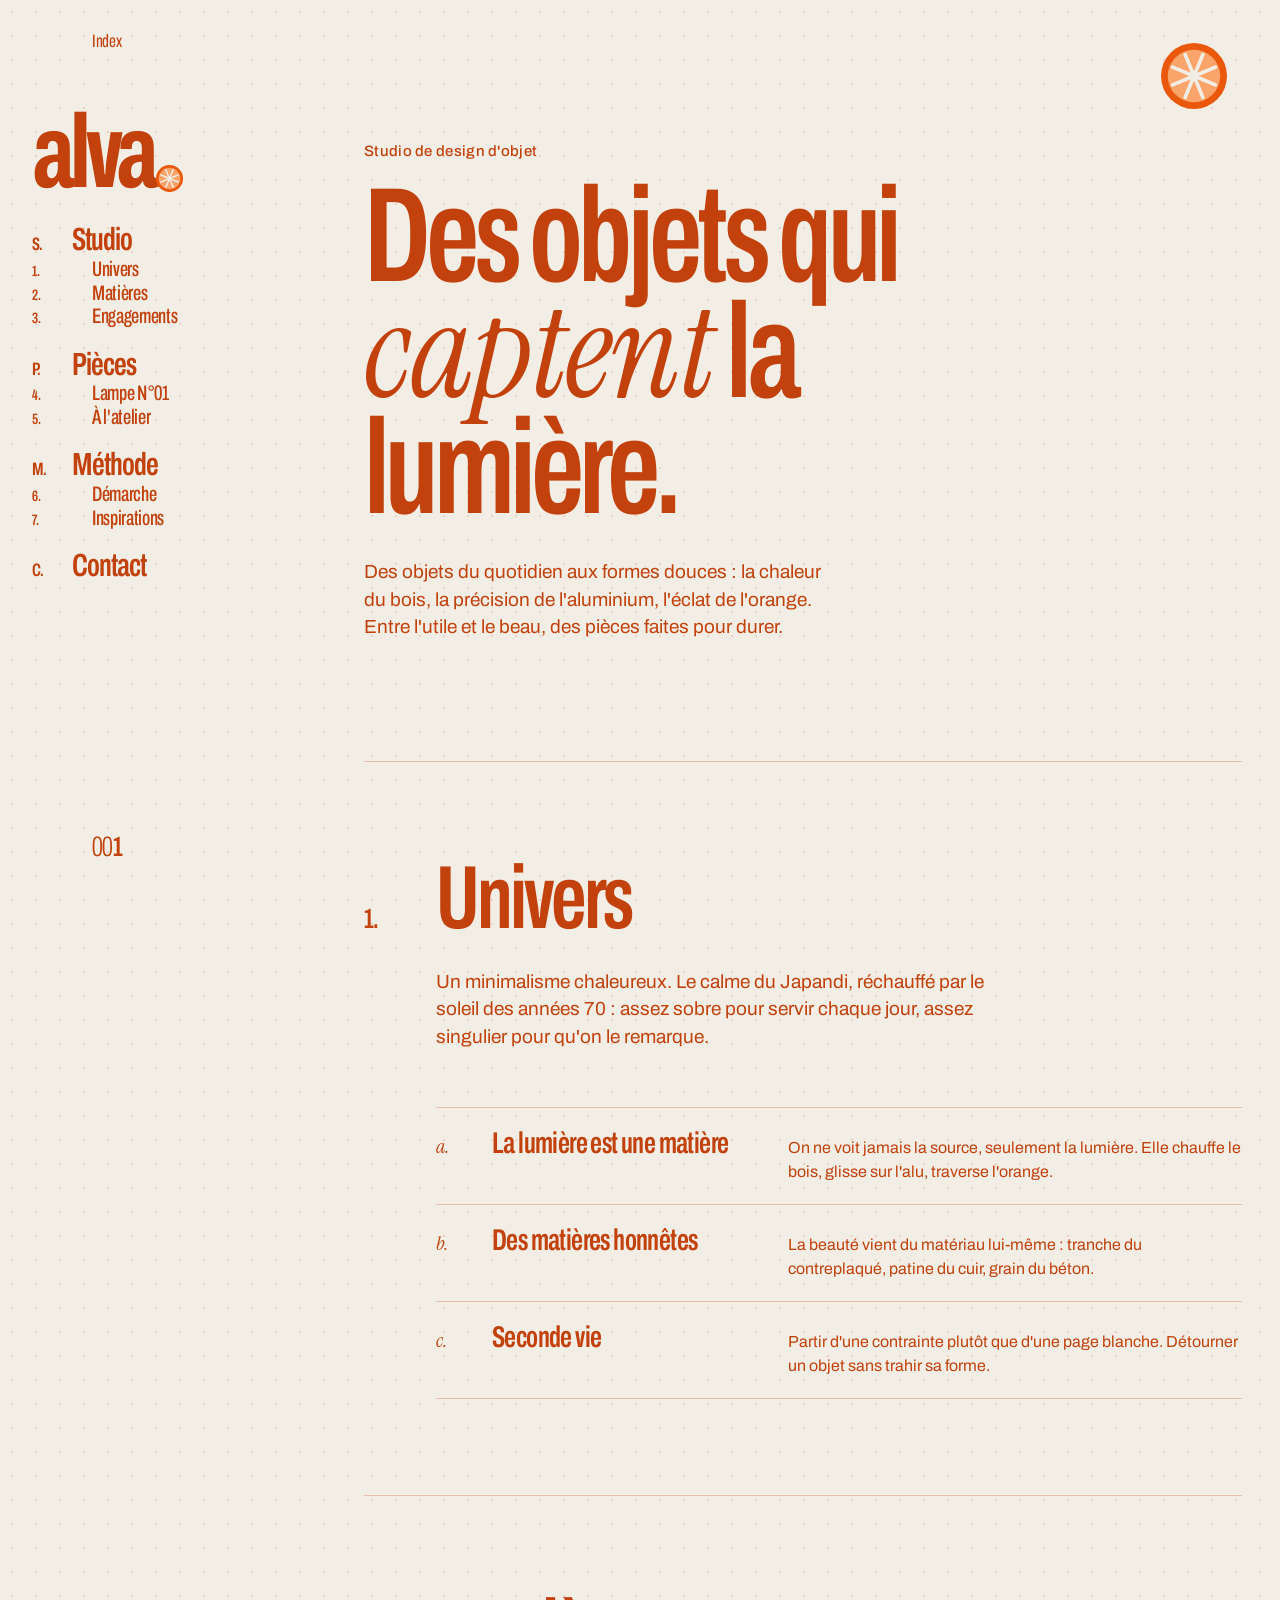
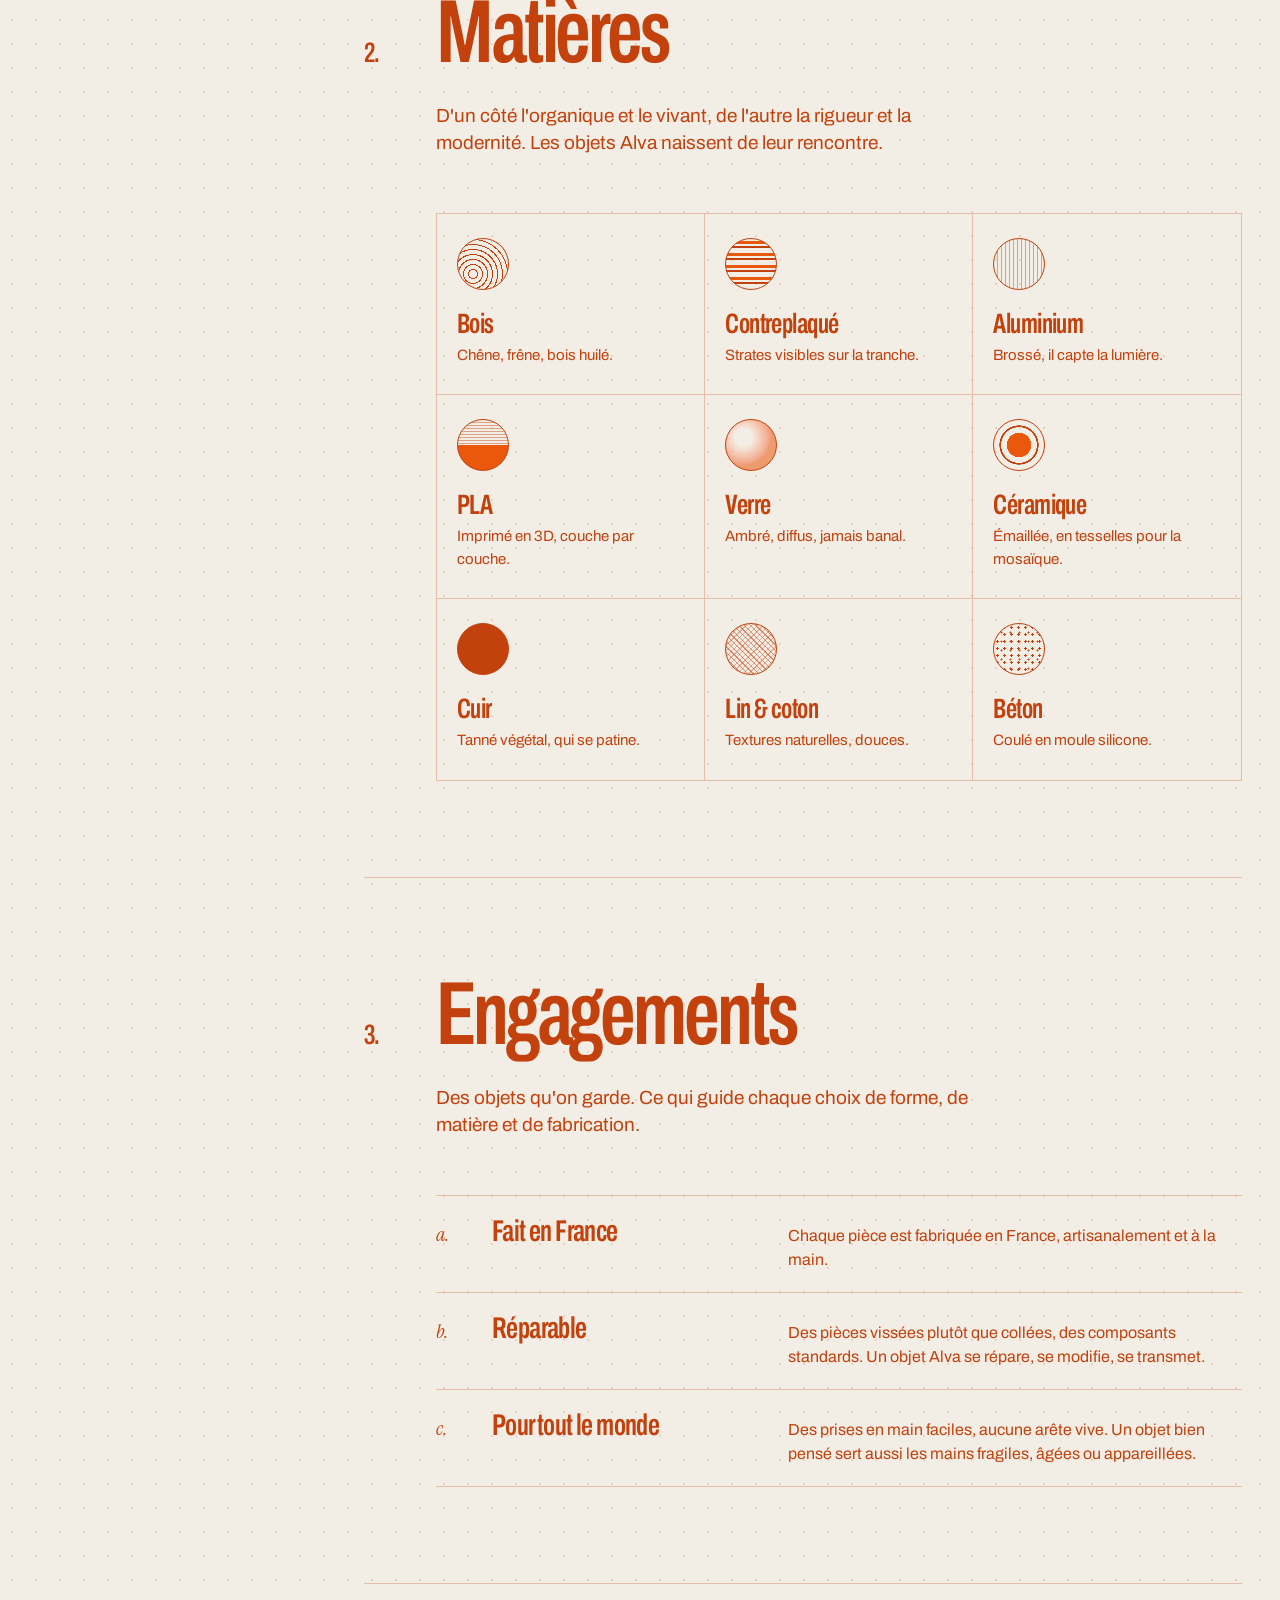
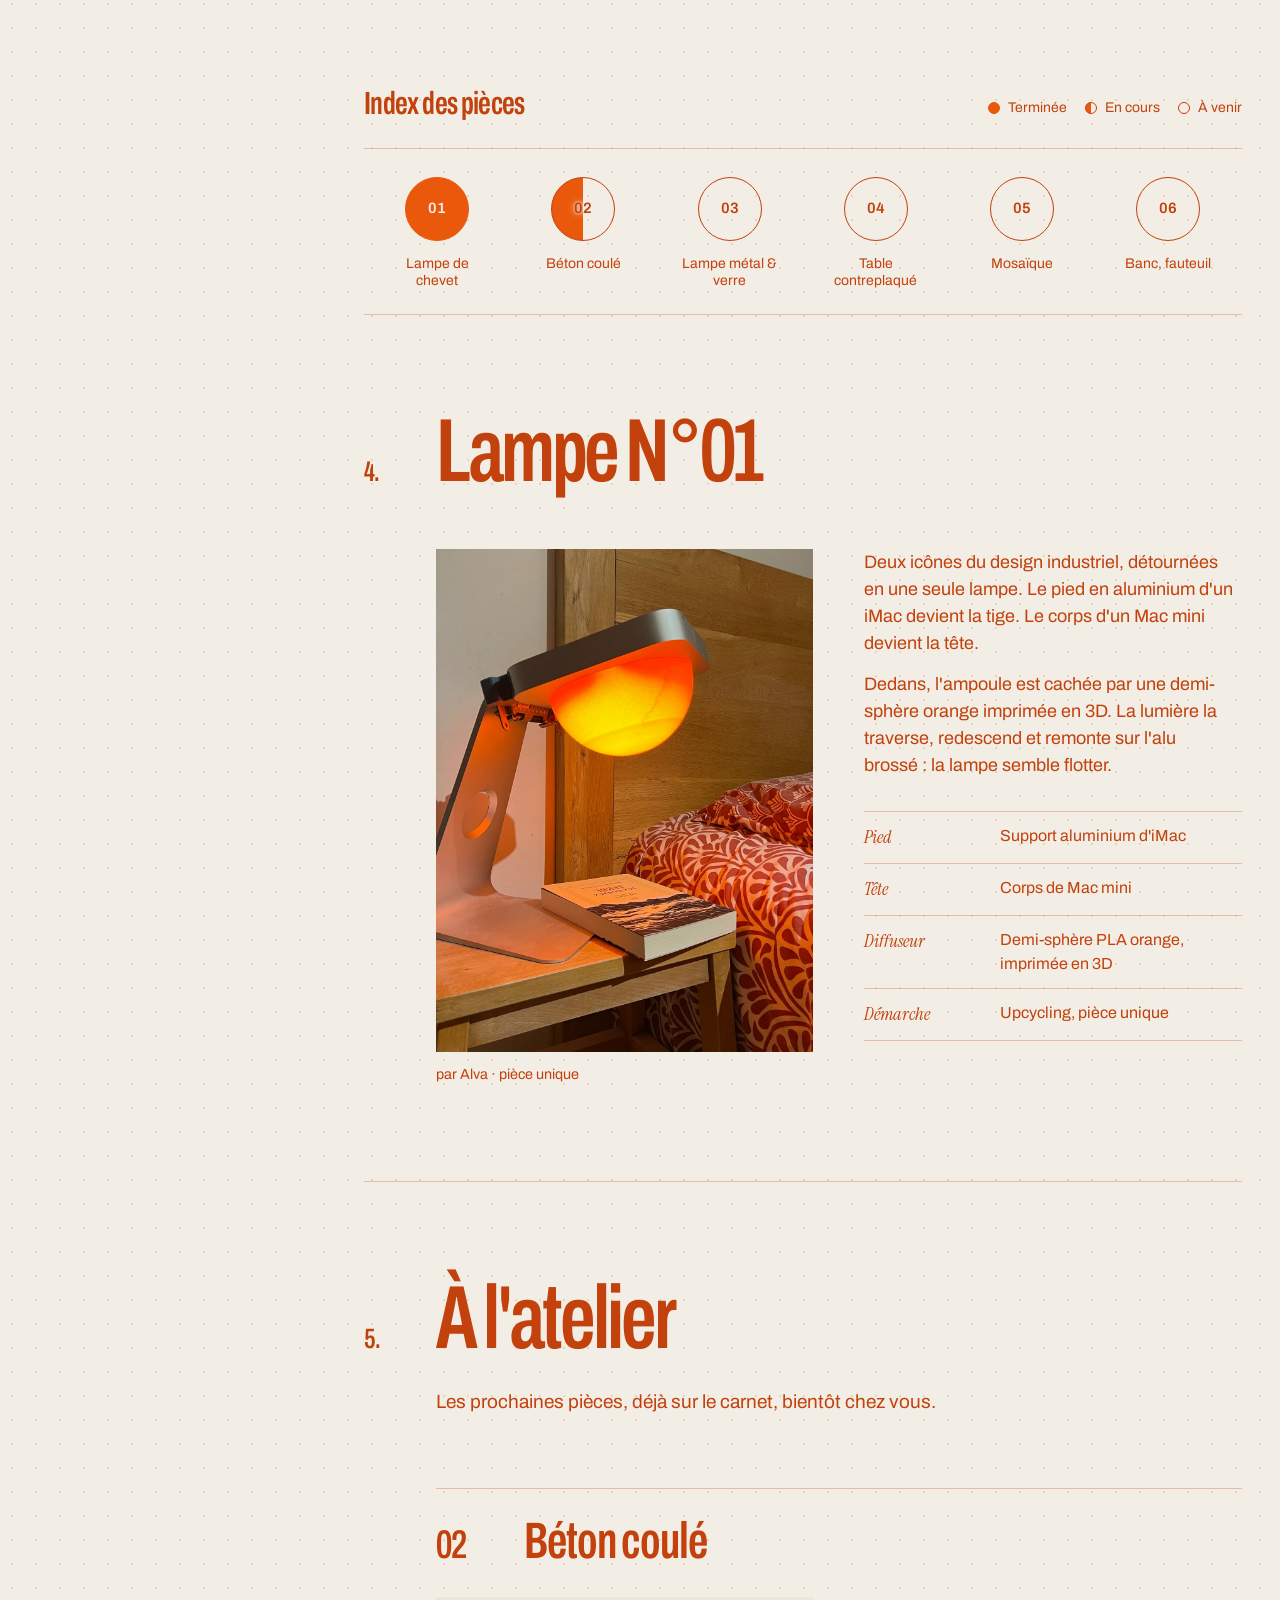
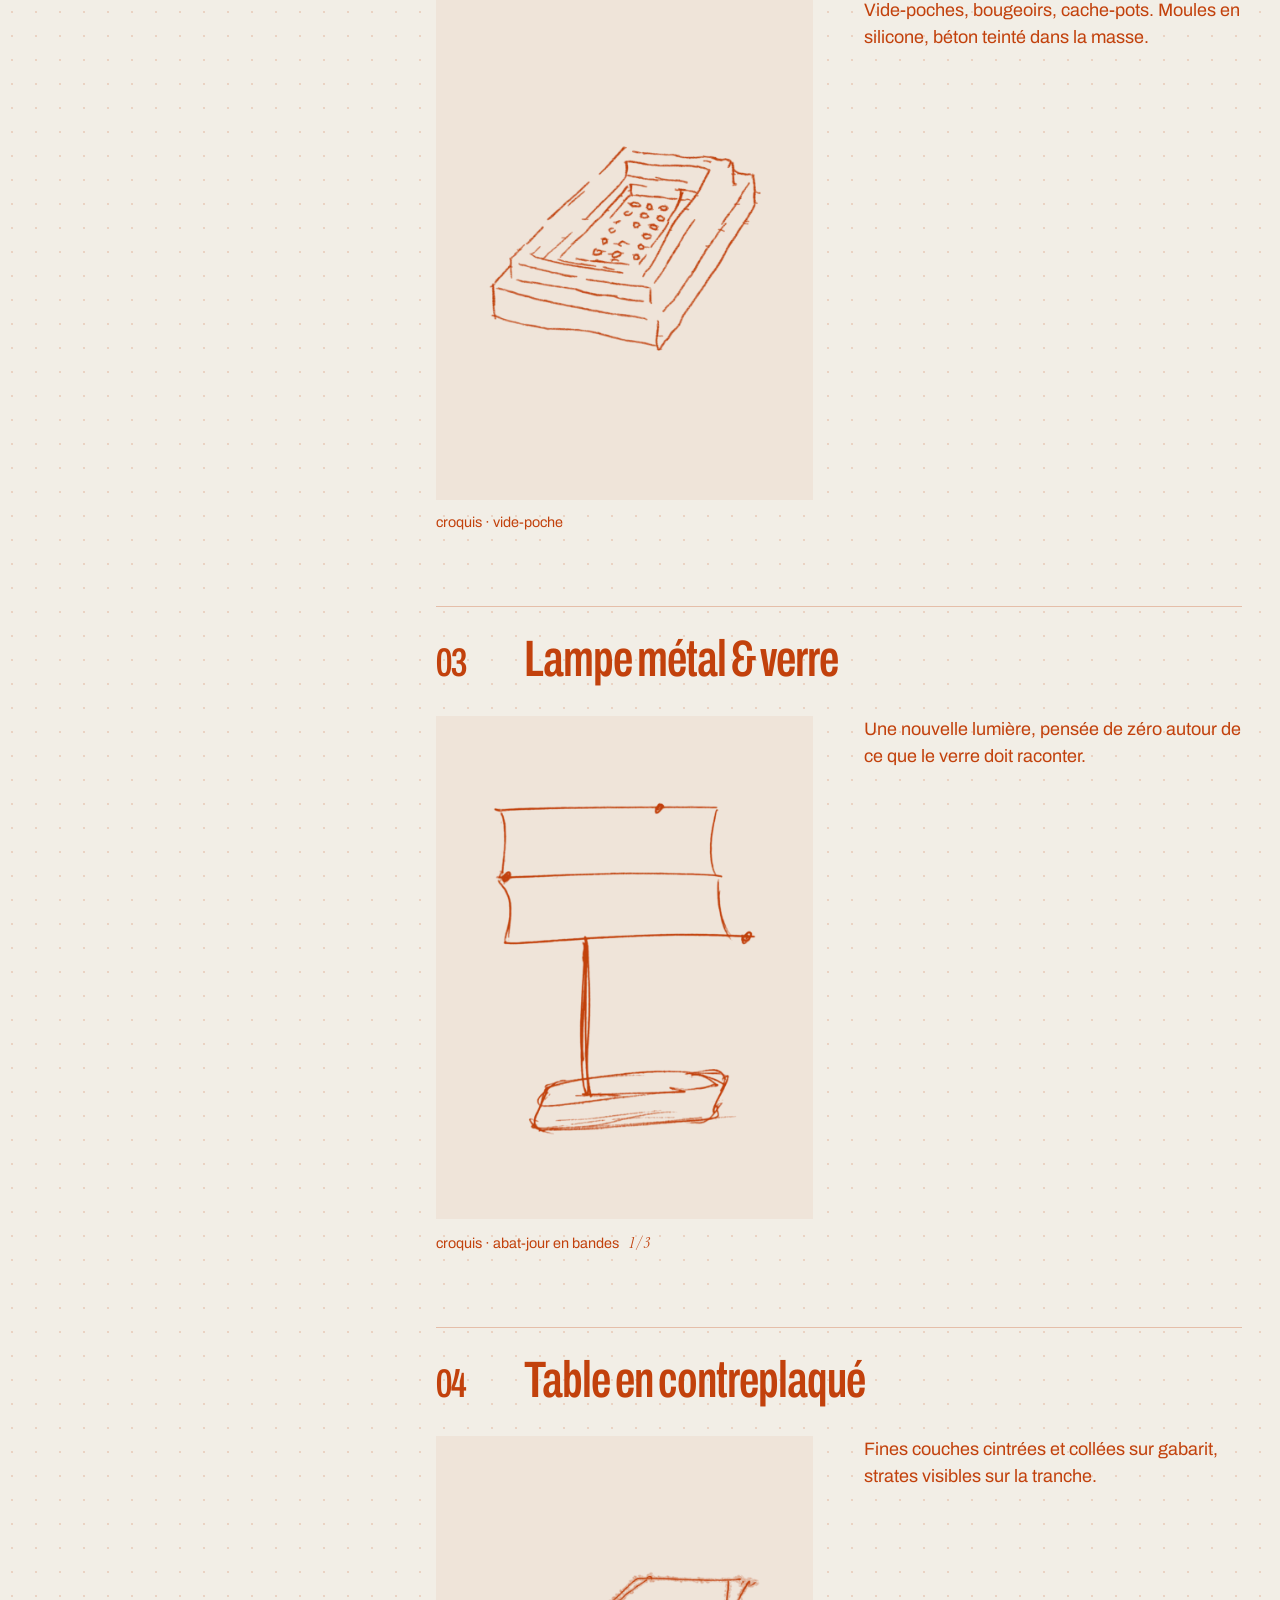
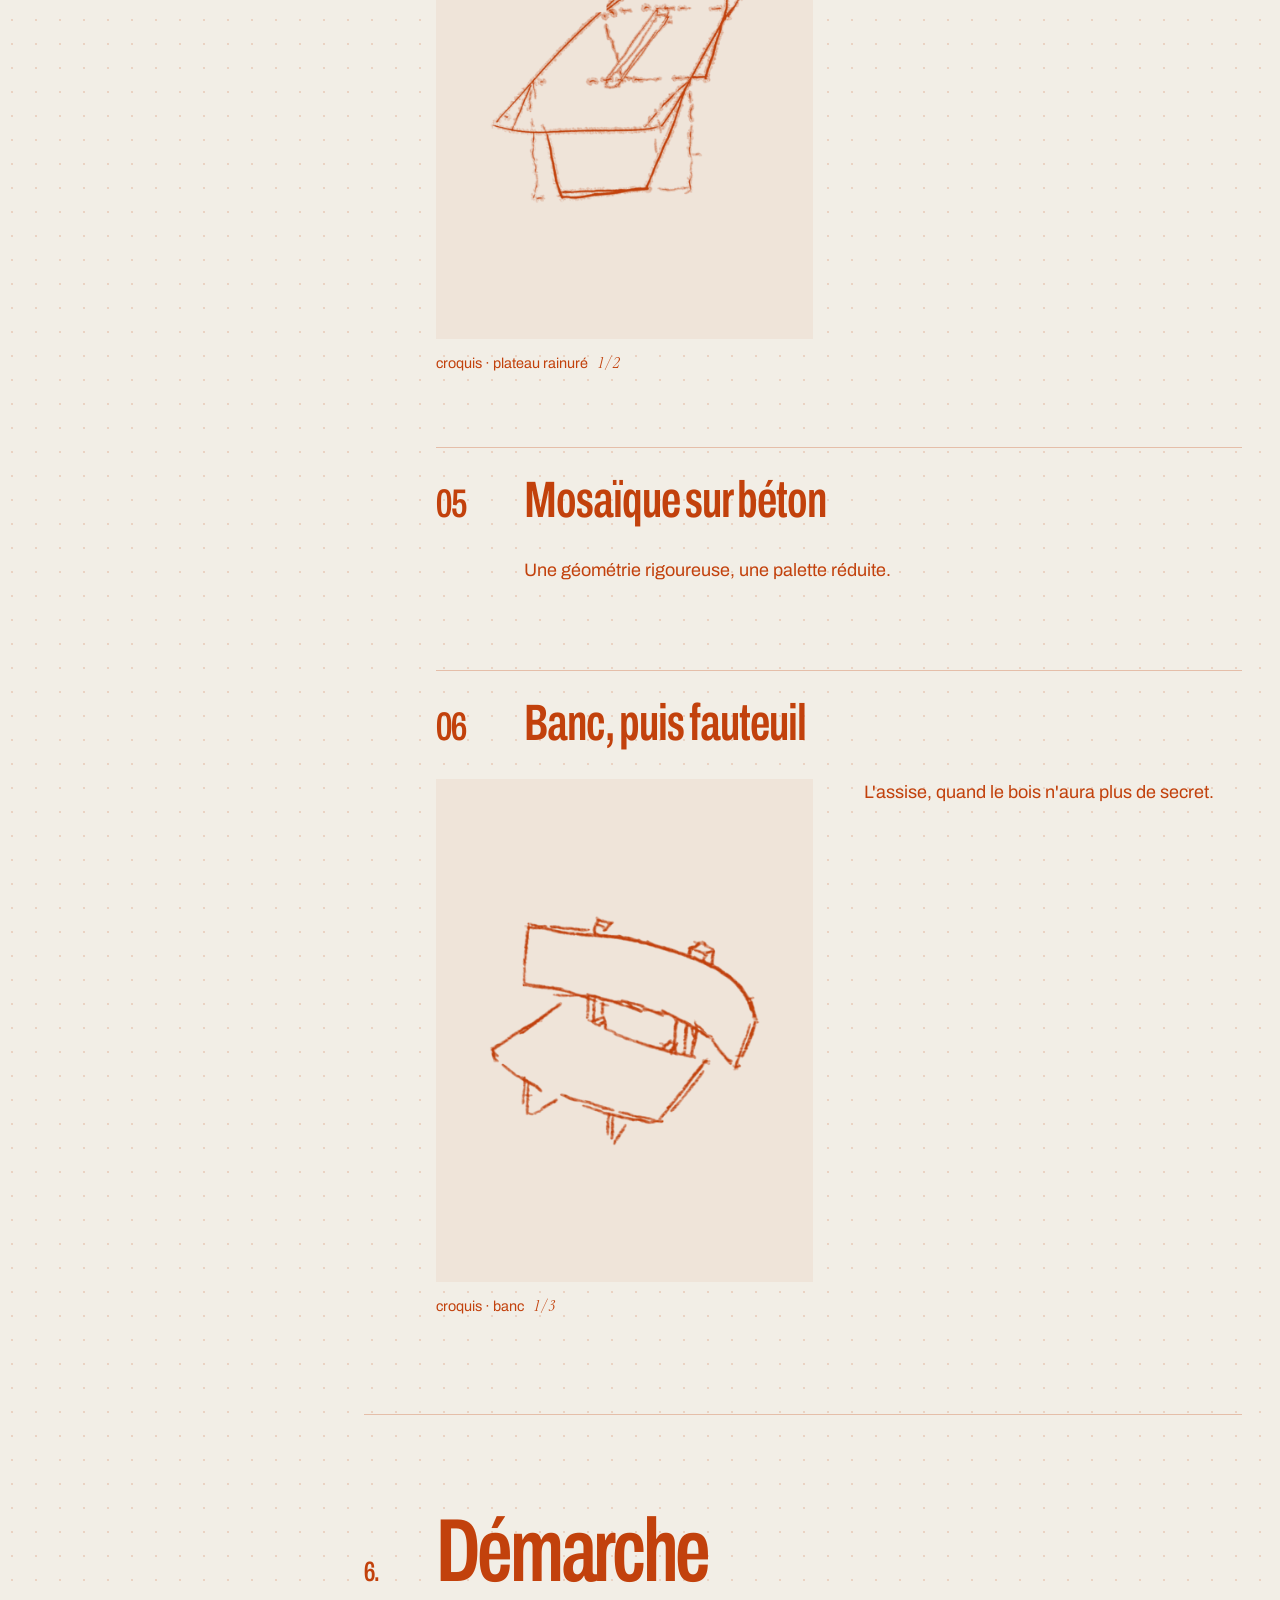
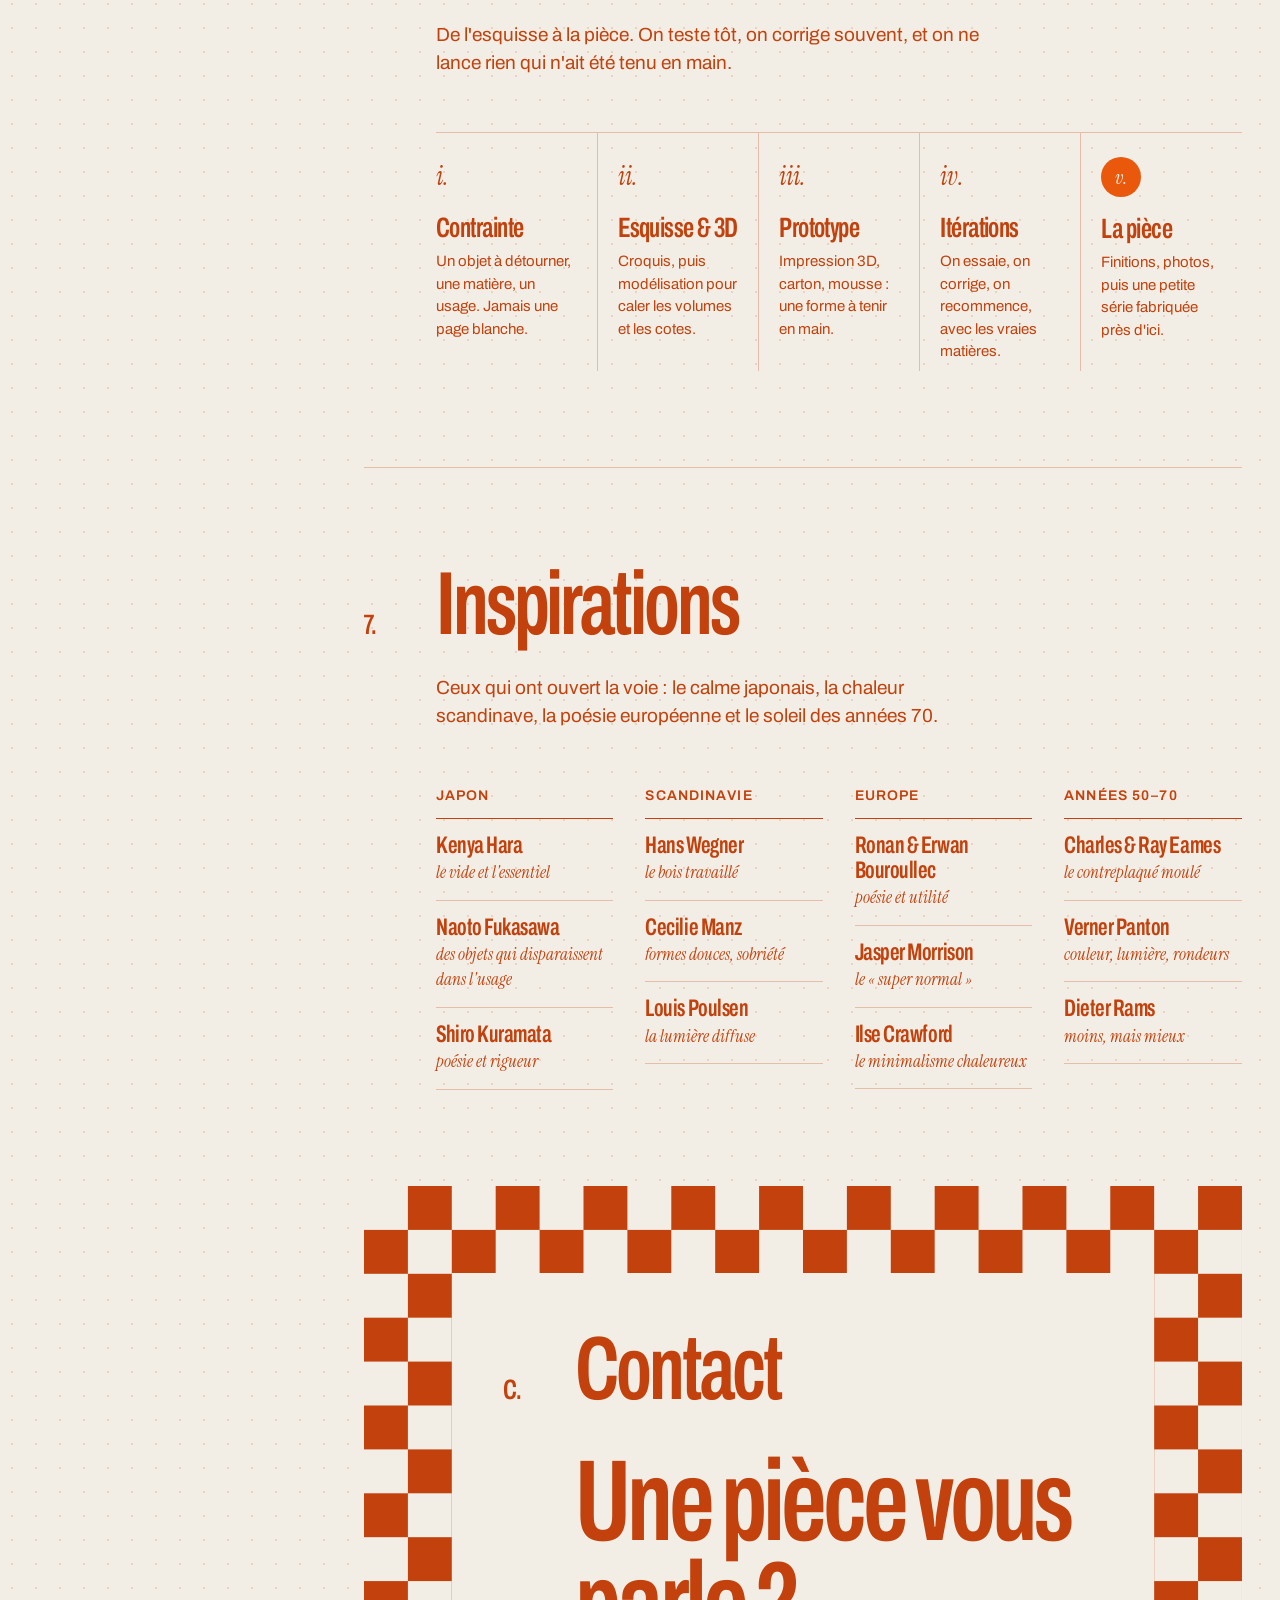
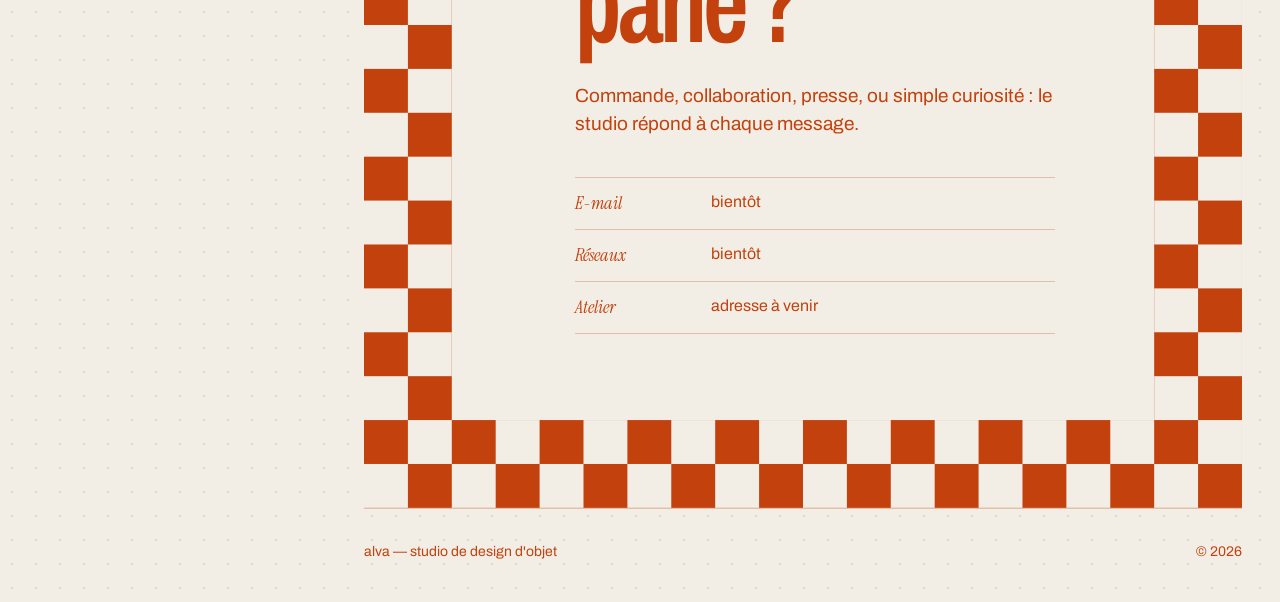
==== commit d27189f3: "Croquis : défilé automatique par projet, lampe rangée en 03 Quand un projet a plusieurs croquis, ils" ====
--- a/index.html
+++ b/index.html
@@ -122,12 +122,6 @@
           </picture>
         </figure>
         <p class="fiche-credit">par Alva · pièce unique</p>
-        <div class="fiche-more">
-          <div>
-          <figure class="fiche-frame is-croquis"><img src="images/croquis/n01-croquis.webp" width="900" height="1200" loading="lazy" decoding="async" alt="Croquis au crayon : la première idée de la lampe N°01, une tête rectangulaire sur un montant droit et une jambe inclinée."></figure>
-          <p class="fiche-credit">croquis · première idée</p>
-          </div>
-        </div>
       </div>
       <div class="piece-text">
         <p>Deux icônes du design industriel, détournées en une seule lampe. Le pied en aluminium d'un iMac devient la tige. Le corps d'un Mac mini devient la tête.</p>
@@ -161,14 +155,12 @@
       <header class="projet-head"><span class="list-n">03</span><h3>Lampe métal &amp; verre</h3></header>
       <div class="piece">
         <div class="fiche reveal">
-          <figure class="fiche-frame is-croquis"><img src="images/croquis/lampe-abat-jour.webp" width="900" height="1200" loading="lazy" decoding="async" alt="Croquis au crayon : une lampe à large abat-jour en deux bandes, sur une tige fine et un socle en dalle."></figure>
-          <p class="fiche-credit">croquis · abat-jour en bandes</p>
-          <div class="fiche-more">
-            <div>
-          <figure class="fiche-frame is-croquis"><img src="images/croquis/lampe-cube.webp" width="900" height="1200" loading="lazy" decoding="async" alt="Croquis au crayon : une lampe à tête cubique aux arêtes douces, sur une tige et un socle en galet."></figure>
-          <p class="fiche-credit">croquis · tête cubique</p>
-            </div>
-          </div>
+          <figure class="fiche-frame is-croquis" data-slides>
+            <img src="images/croquis/lampe-abat-jour.webp" width="900" height="1200" loading="lazy" decoding="async" alt="Croquis au crayon : une lampe à large abat-jour en deux bandes, sur une tige fine et un socle en dalle." data-caption="abat-jour en bandes" class="is-on">
+            <img src="images/croquis/lampe-cube.webp" width="900" height="1200" loading="lazy" decoding="async" alt="Croquis au crayon : une lampe à tête cubique aux arêtes douces, sur une tige et un socle en galet." data-caption="tête cubique">
+            <img src="images/croquis/n01-croquis.webp" width="900" height="1200" loading="lazy" decoding="async" alt="Croquis au crayon : une lampe à tête rectangulaire, sur un montant droit et une jambe inclinée." data-caption="tête rectangulaire">
+          </figure>
+          <p class="fiche-credit"><span data-slide-caption>croquis · abat-jour en bandes</span> <span class="fiche-count" data-slide-count>1 / 3</span></p>
         </div>
         <div class="piece-text">
           <p>Une nouvelle lumière, pensée de zéro autour de ce que le verre doit raconter.</p>
@@ -179,14 +171,11 @@
       <header class="projet-head"><span class="list-n">04</span><h3>Table en contreplaqué</h3></header>
       <div class="piece">
         <div class="fiche reveal">
-          <figure class="fiche-frame is-croquis"><img src="images/croquis/table-1.webp" width="900" height="1200" loading="lazy" decoding="async" alt="Croquis au crayon : une table au plateau en biais, rainuré au centre, sur un piétement évasé ; les lignes cachées sont en pointillés."></figure>
-          <p class="fiche-credit">croquis · plateau rainuré</p>
-          <div class="fiche-more">
-            <div>
-          <figure class="fiche-frame is-croquis"><img src="images/croquis/table-2.webp" width="900" height="1200" loading="lazy" decoding="async" alt="Croquis au crayon : première version de la table, plateau en biais sur un piétement trapézoïdal."></figure>
-          <p class="fiche-credit">croquis · première version</p>
-            </div>
-          </div>
+          <figure class="fiche-frame is-croquis" data-slides>
+            <img src="images/croquis/table-1.webp" width="900" height="1200" loading="lazy" decoding="async" alt="Croquis au crayon : une table au plateau en biais, rainuré au centre, sur un piétement évasé ; les lignes cachées sont en pointillés." data-caption="plateau rainuré" class="is-on">
+            <img src="images/croquis/table-2.webp" width="900" height="1200" loading="lazy" decoding="async" alt="Croquis au crayon : première version de la table, plateau en biais sur un piétement trapézoïdal." data-caption="première version">
+          </figure>
+          <p class="fiche-credit"><span data-slide-caption>croquis · plateau rainuré</span> <span class="fiche-count" data-slide-count>1 / 2</span></p>
         </div>
         <div class="piece-text">
           <p>Fines couches cintrées et collées sur gabarit, strates visibles sur la tranche.</p>
@@ -205,18 +194,12 @@
       <header class="projet-head"><span class="list-n">06</span><h3>Banc, puis fauteuil</h3></header>
       <div class="piece">
         <div class="fiche reveal">
-          <figure class="fiche-frame is-croquis"><img src="images/croquis/banc.webp" width="900" height="1200" loading="lazy" decoding="async" alt="Croquis au crayon : un banc au dossier courbe, porté par deux équerres au-dessus de l'assise."></figure>
-          <p class="fiche-credit">croquis · banc</p>
-          <div class="fiche-more">
-            <div>
-          <figure class="fiche-frame is-croquis"><img src="images/croquis/fauteuil.webp" width="900" height="1200" loading="lazy" decoding="async" alt="Croquis au crayon : un fauteuil au dossier haut, aux accoudoirs en aile, sur une assise en bloc."></figure>
-          <p class="fiche-credit">croquis · fauteuil</p>
-            </div>
-            <div>
-          <figure class="fiche-frame is-croquis"><img src="images/croquis/chaise.webp" width="900" height="1200" loading="lazy" decoding="async" alt="Croquis au crayon : une chaise de profil, assise fine, dossier en longue courbe, pieds évasés."></figure>
-          <p class="fiche-credit">croquis · chaise</p>
-            </div>
-          </div>
+          <figure class="fiche-frame is-croquis" data-slides>
+            <img src="images/croquis/banc.webp" width="900" height="1200" loading="lazy" decoding="async" alt="Croquis au crayon : un banc au dossier courbe, porté par deux équerres au-dessus de l'assise." data-caption="banc" class="is-on">
+            <img src="images/croquis/fauteuil.webp" width="900" height="1200" loading="lazy" decoding="async" alt="Croquis au crayon : un fauteuil au dossier haut, aux accoudoirs en aile, sur une assise en bloc." data-caption="fauteuil">
+            <img src="images/croquis/chaise.webp" width="900" height="1200" loading="lazy" decoding="async" alt="Croquis au crayon : une chaise de profil, assise fine, dossier en longue courbe, pieds évasés." data-caption="chaise">
+          </figure>
+          <p class="fiche-credit"><span data-slide-caption>croquis · banc</span> <span class="fiche-count" data-slide-count>1 / 3</span></p>
         </div>
         <div class="piece-text">
           <p>L'assise, quand le bois n'aura plus de secret.</p>
--- a/styles.css
+++ b/styles.css
@@ -184,7 +184,12 @@
 .piece-solo .piece-text { margin-left: 88px; }
 /* une feuille de carnet : le trait de crayon isolé, sur un aplat légèrement teinté */
 .fiche-frame.is-croquis { background: color-mix(in srgb, var(--ink) 6%, var(--paper)); }
-.fiche-more { margin-top: 20px; display: grid; grid-template-columns: repeat(2, 1fr); gap: 20px 16px; }
+/* plusieurs croquis : ils défilent dans le même cadre, en fondu */
+.js .fiche-frame[data-slides] { position: relative; cursor: pointer; }
+.js .fiche-frame[data-slides] img { position: absolute; inset: 0; opacity: 0; transition: opacity .5s var(--ease); }
+.js .fiche-frame[data-slides] img.is-on { opacity: 1; }
+html:not(.js) .fiche-frame[data-slides] { aspect-ratio: auto; }
+.fiche-count { margin-left: 8px; font-family: var(--serif); font-style: italic; font-size: 1rem; }
 
 /* contact : damier orange foncé / blanc cassé en fond, texte sur un panneau uni */
 /* site.js sets --cell so the section is a whole number of squares wide and tall */
@@ -207,6 +212,7 @@
 .js .reveal { opacity: 0; transform: translateY(14px); transition: opacity .6s var(--ease), transform .6s var(--ease); }
 .js .reveal.is-in { opacity: 1; transform: none; }
 @media (prefers-reduced-motion: reduce) {
+  .js .fiche-frame[data-slides] img { transition: none; }
   html { scroll-behavior: auto; }
   .js .reveal { opacity: 1; transform: none; transition: none; }
   .mark { transition: none; }
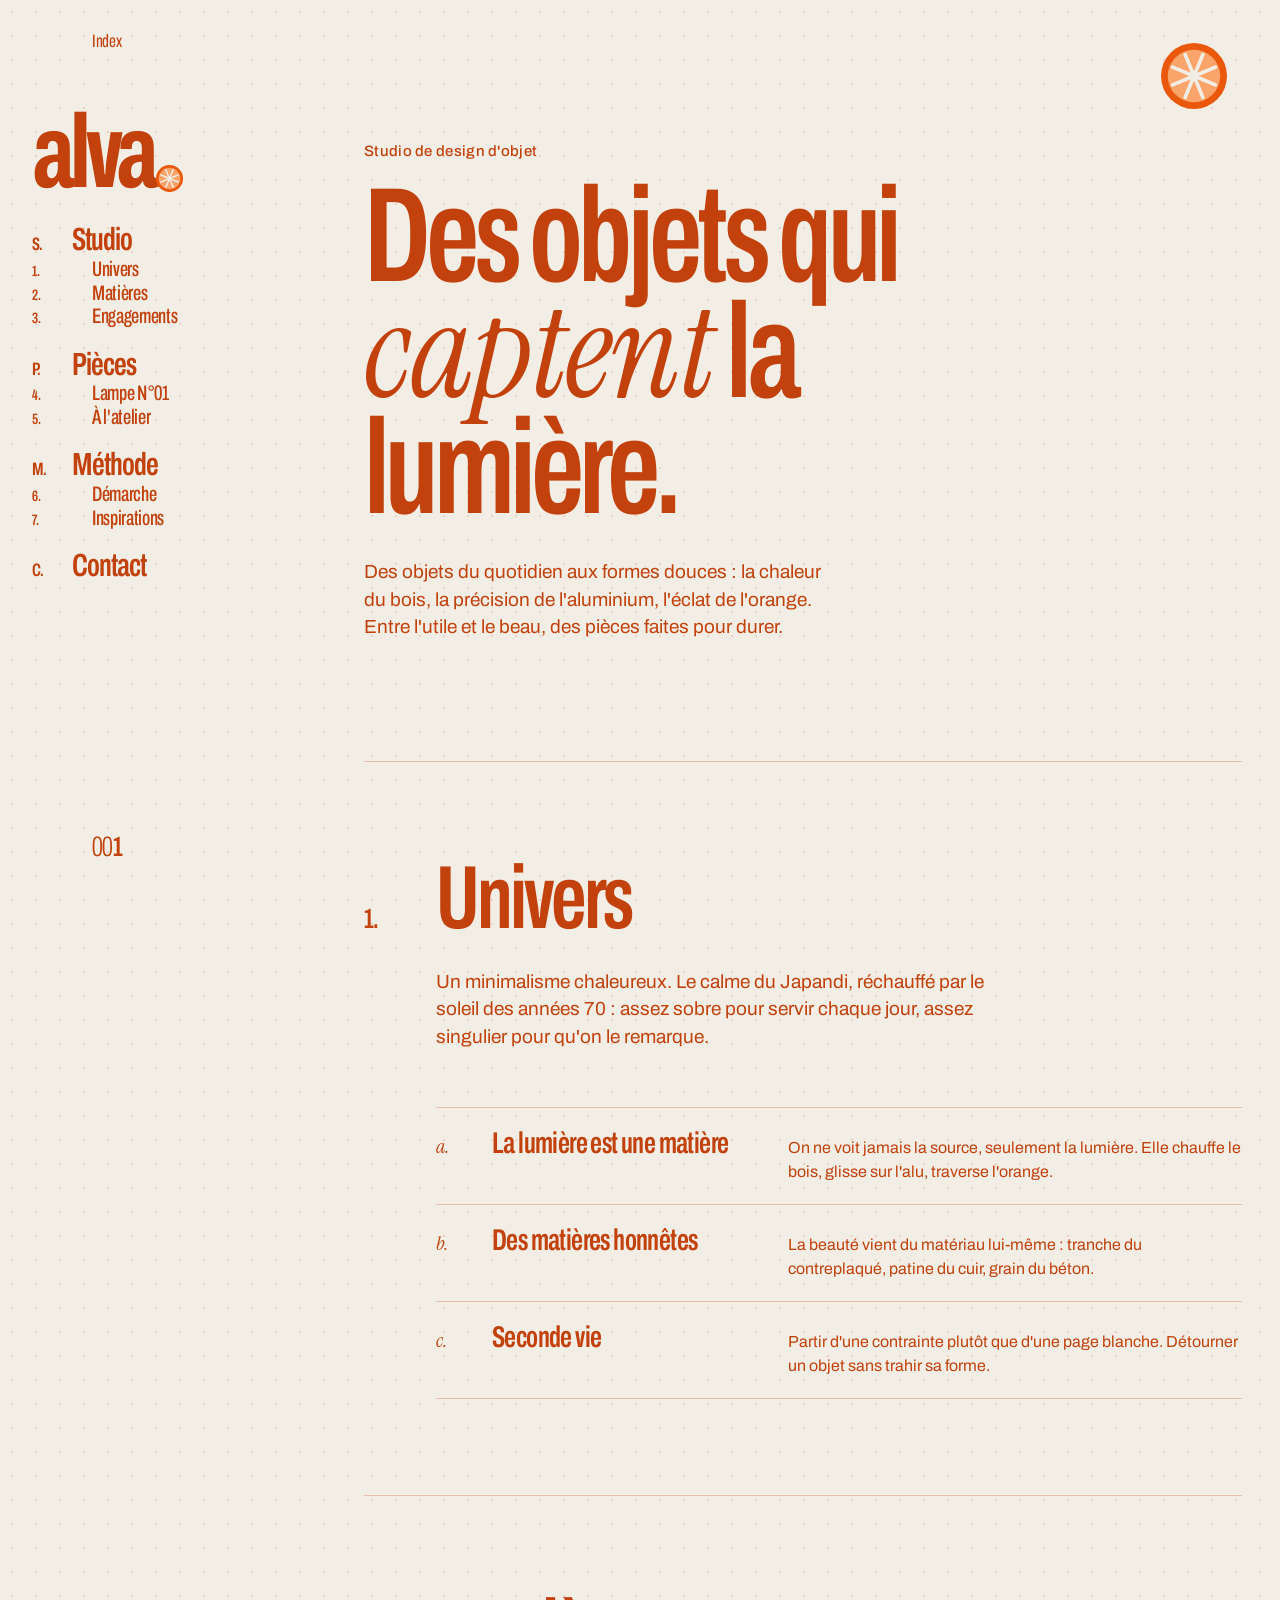
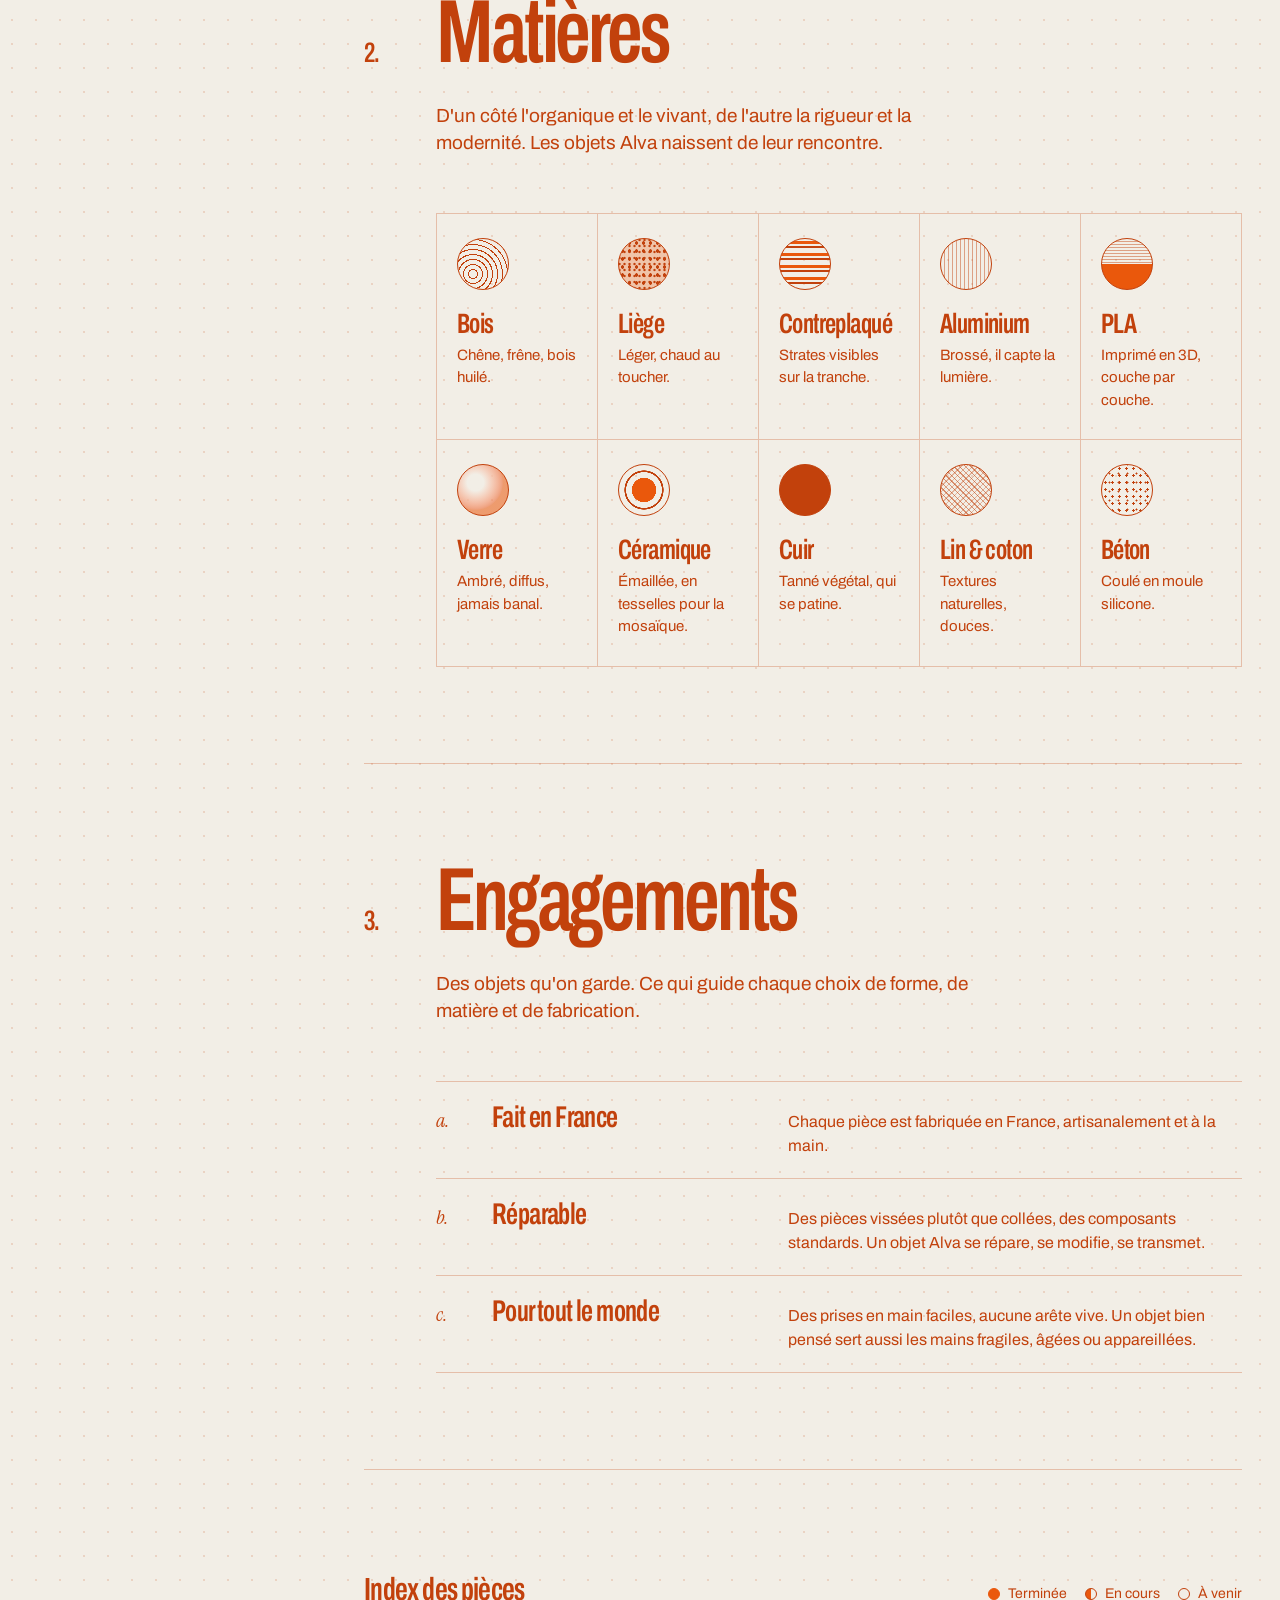
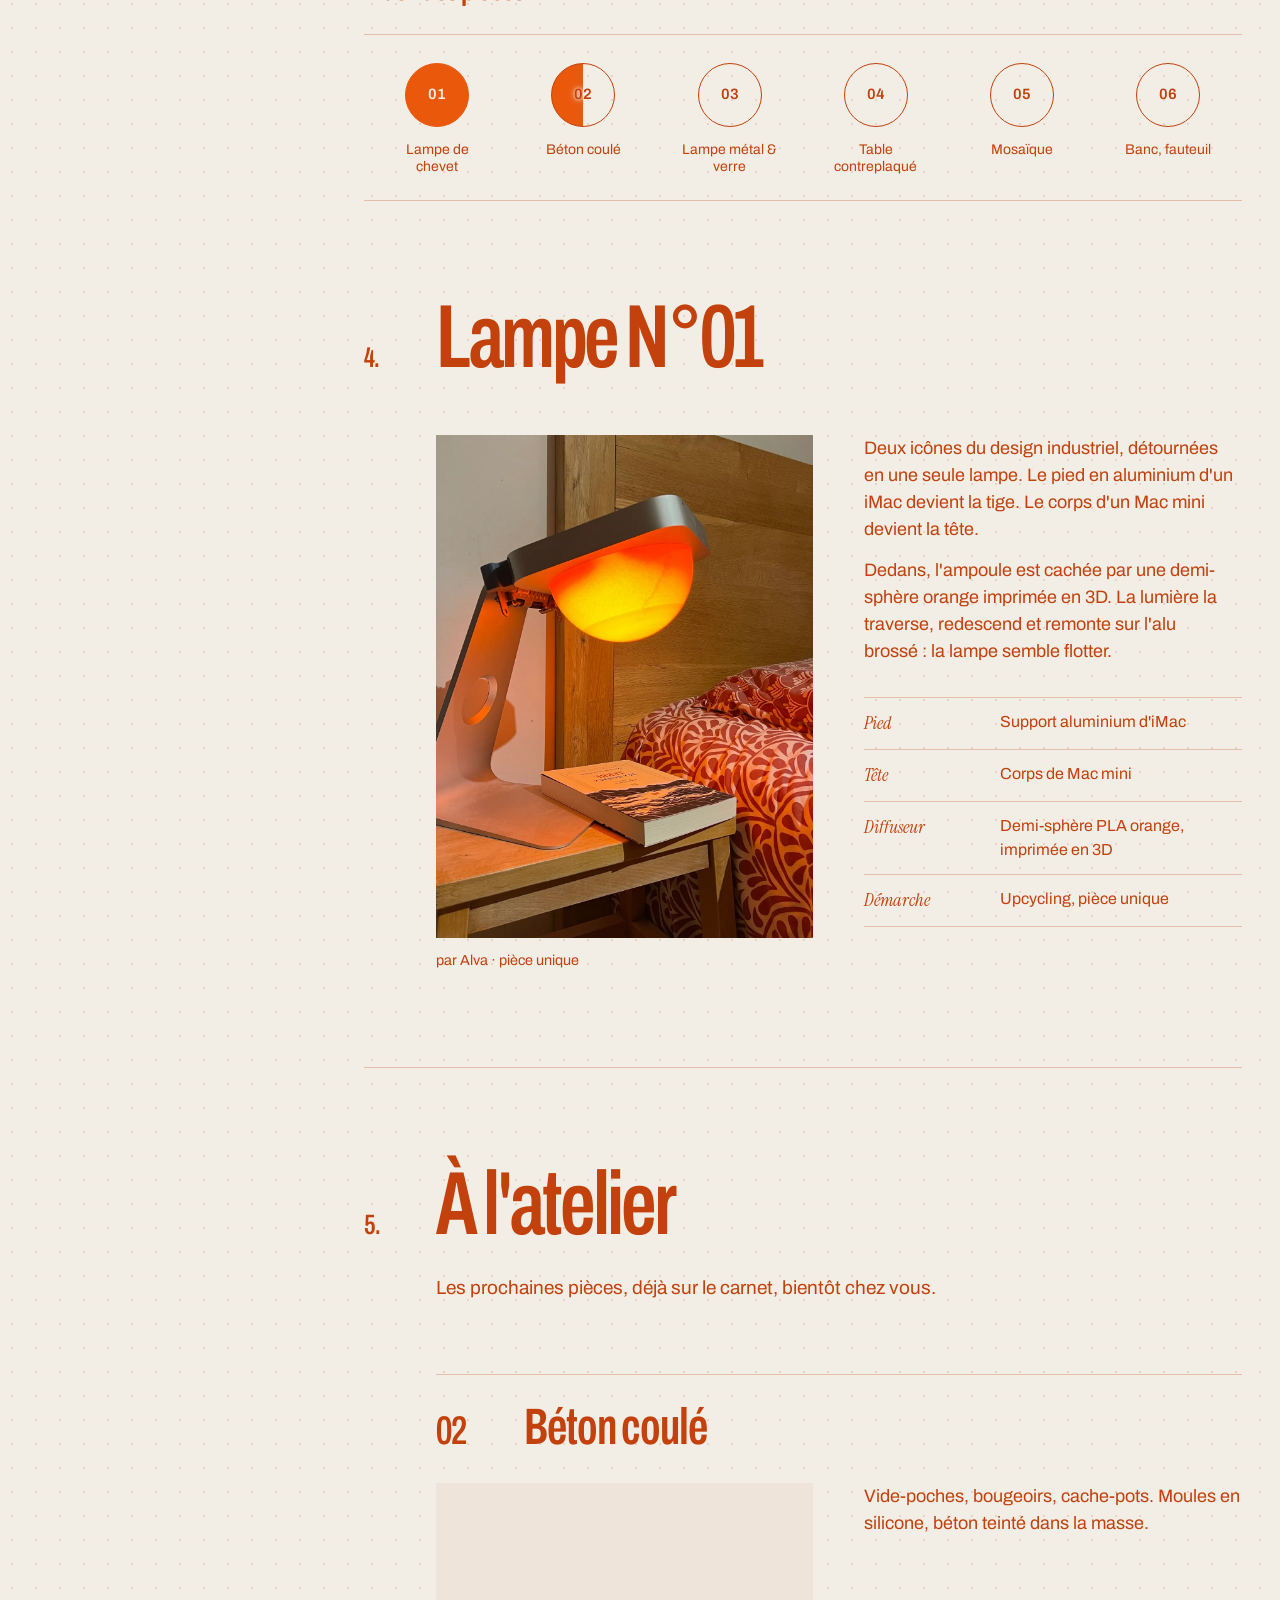
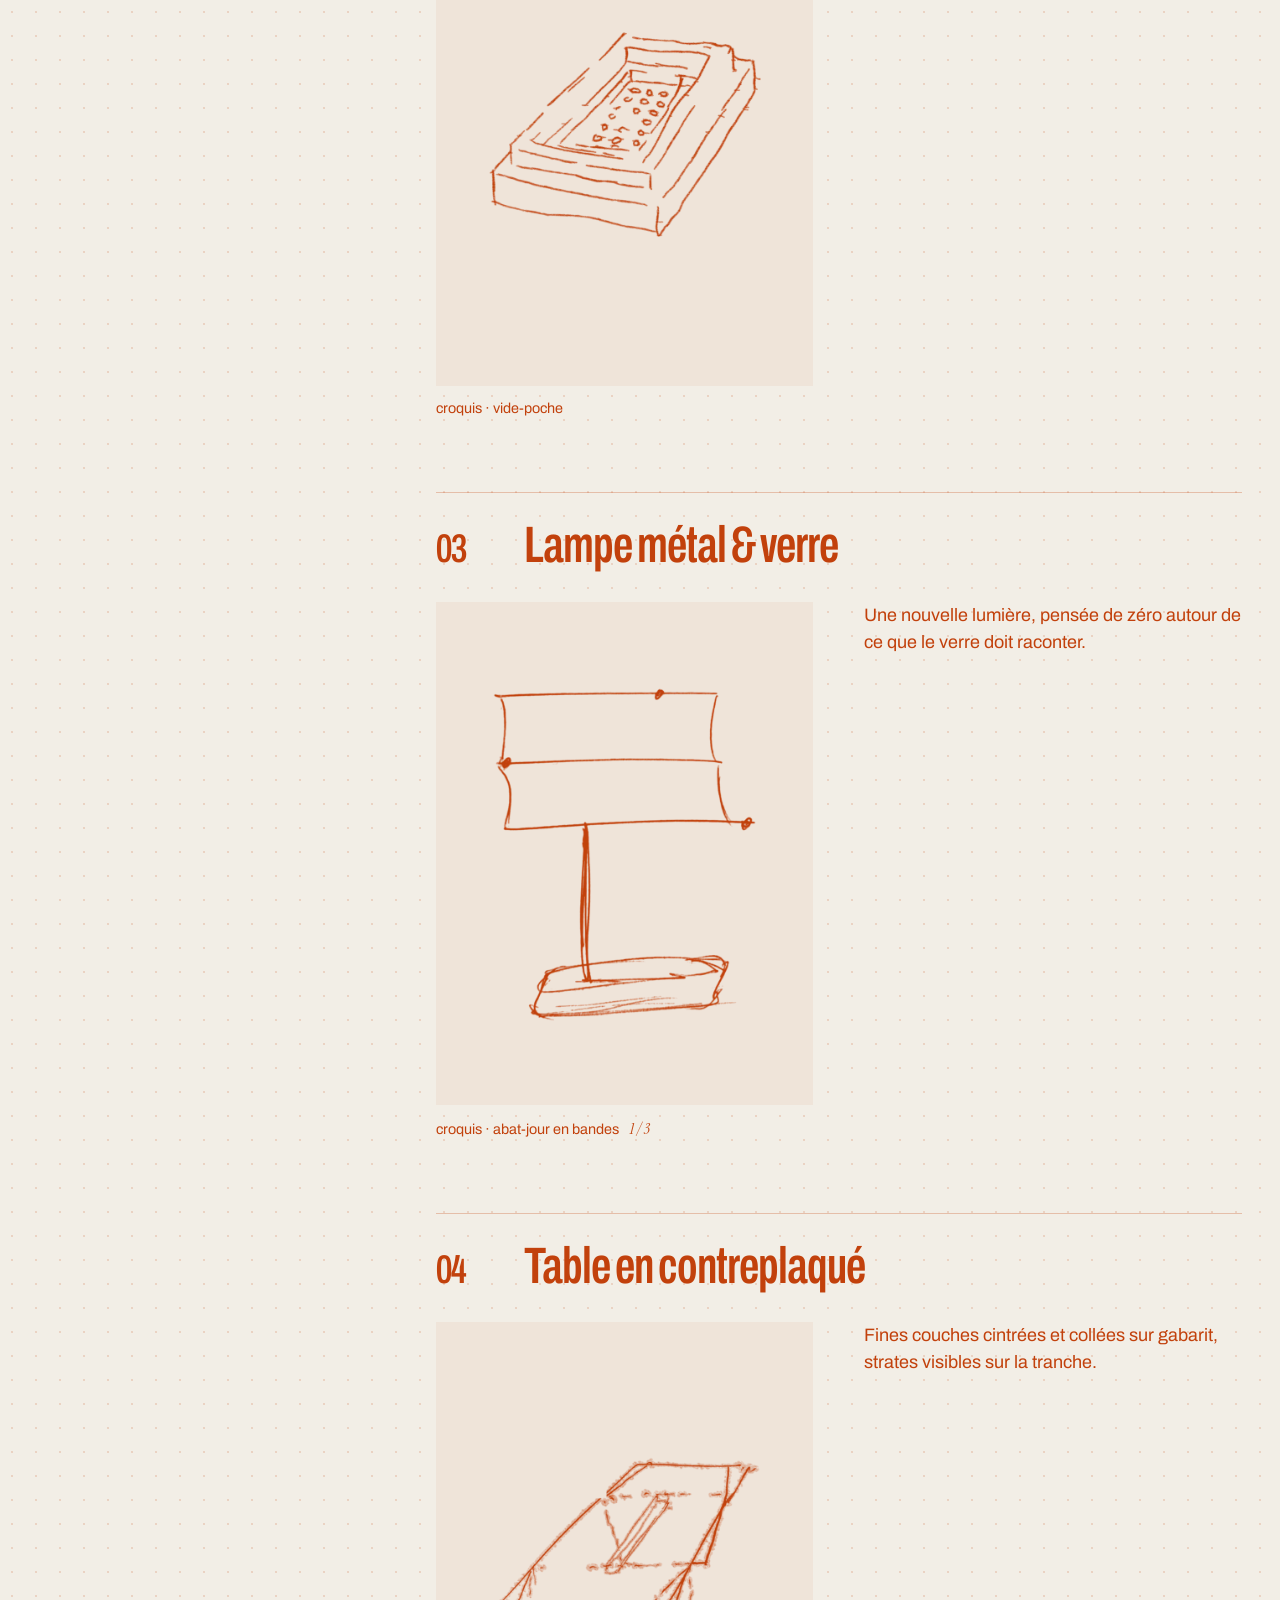
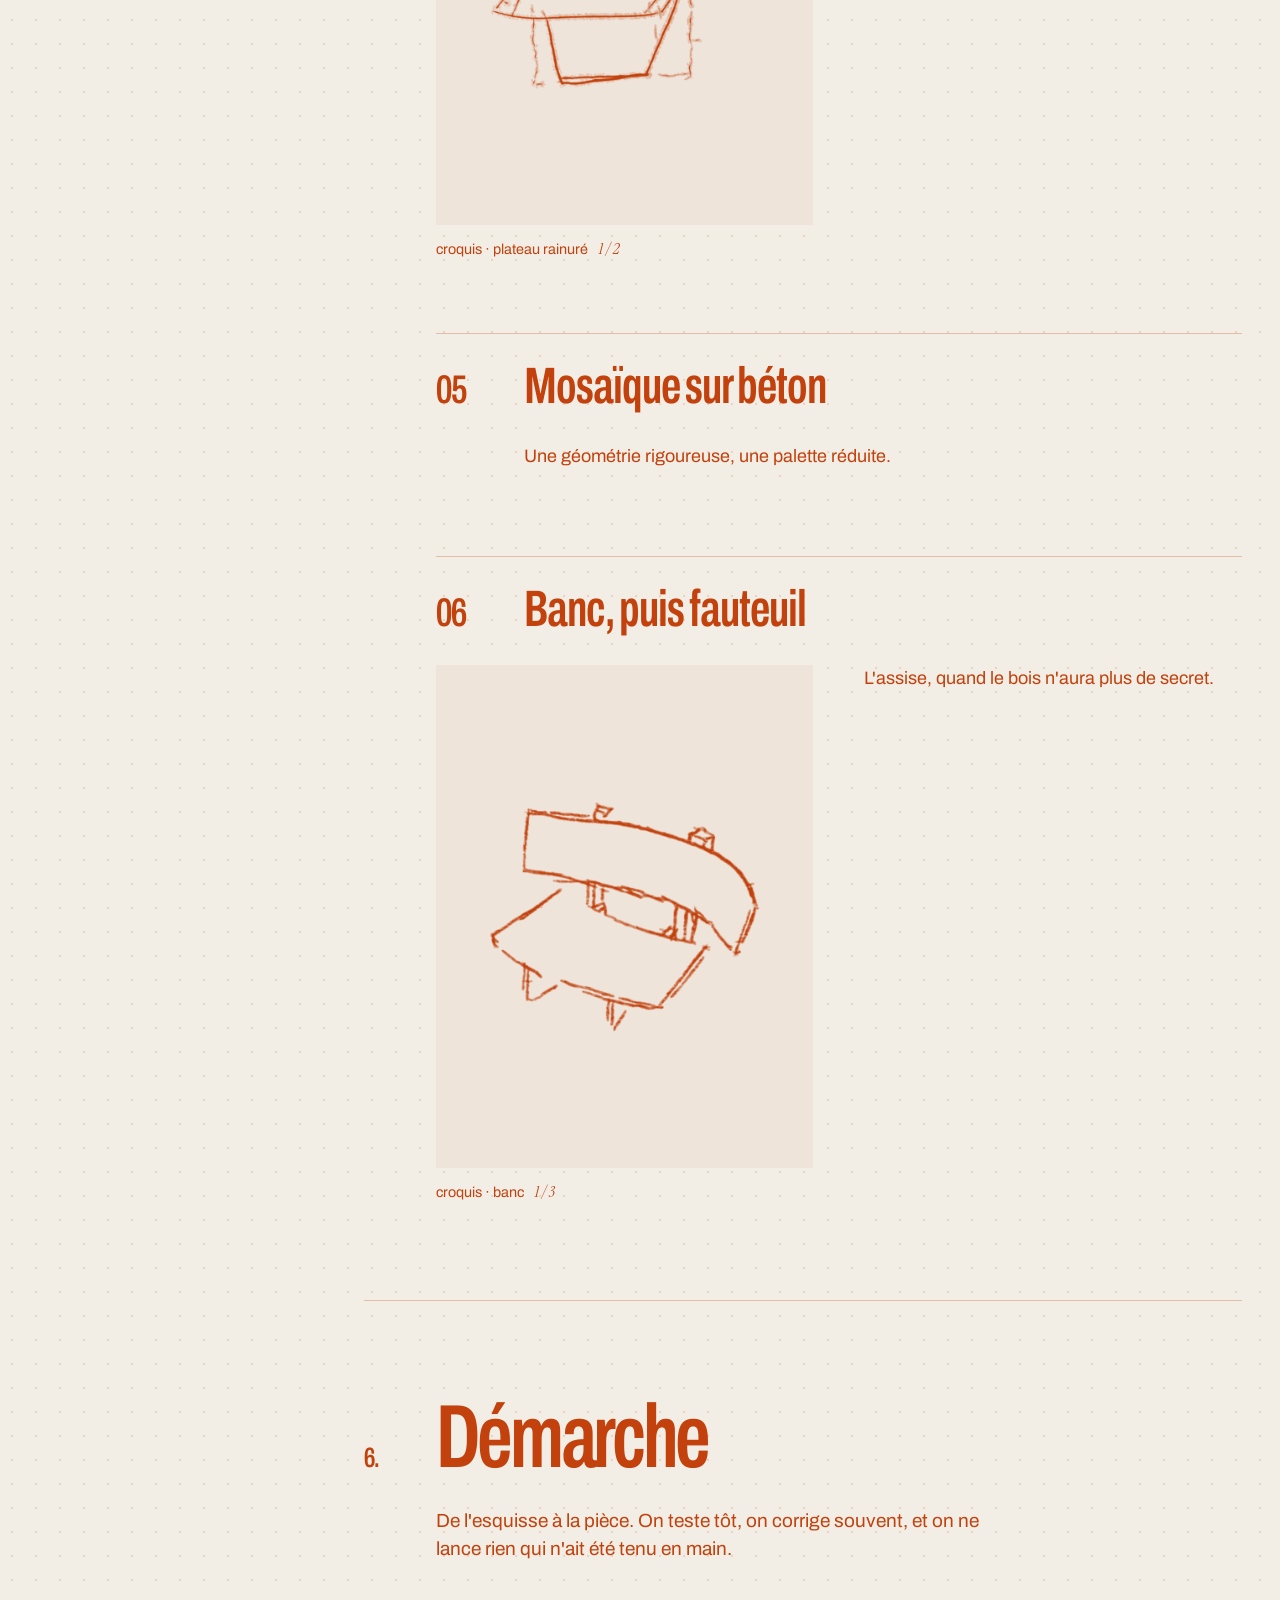
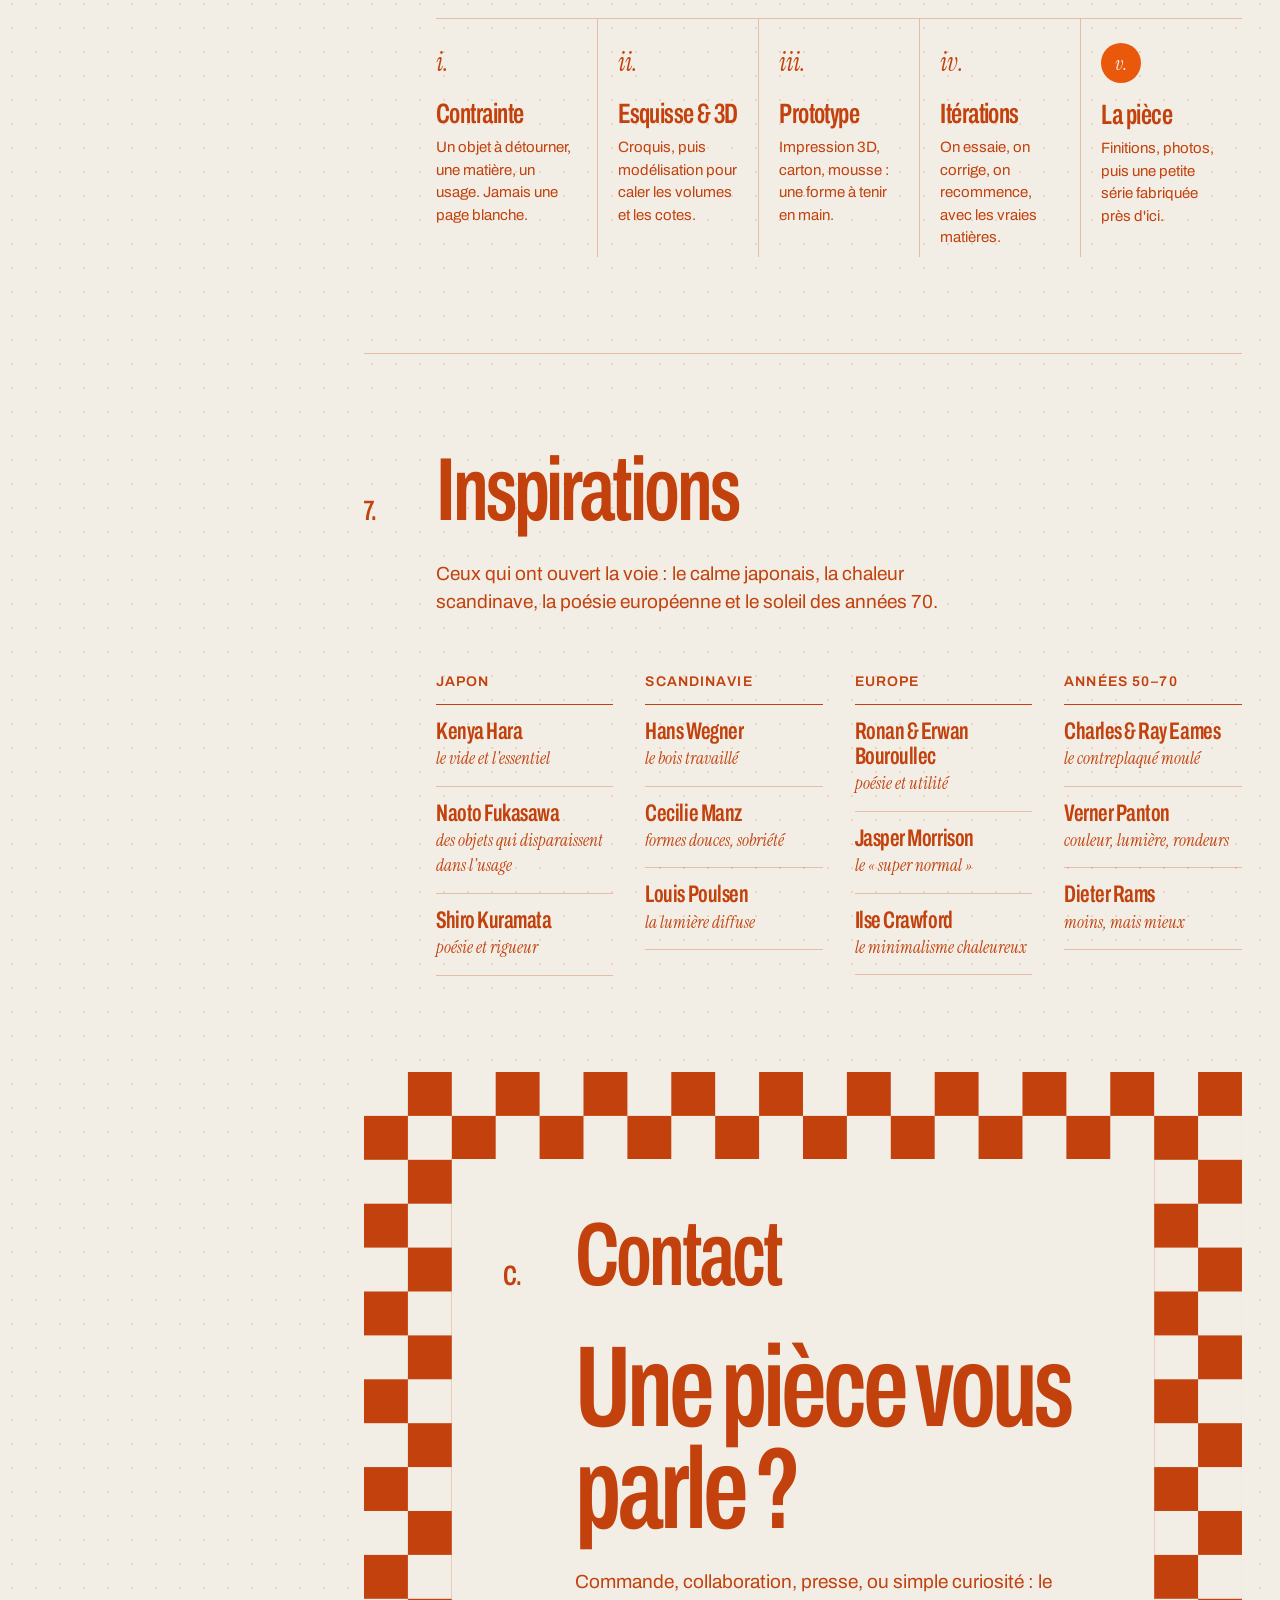
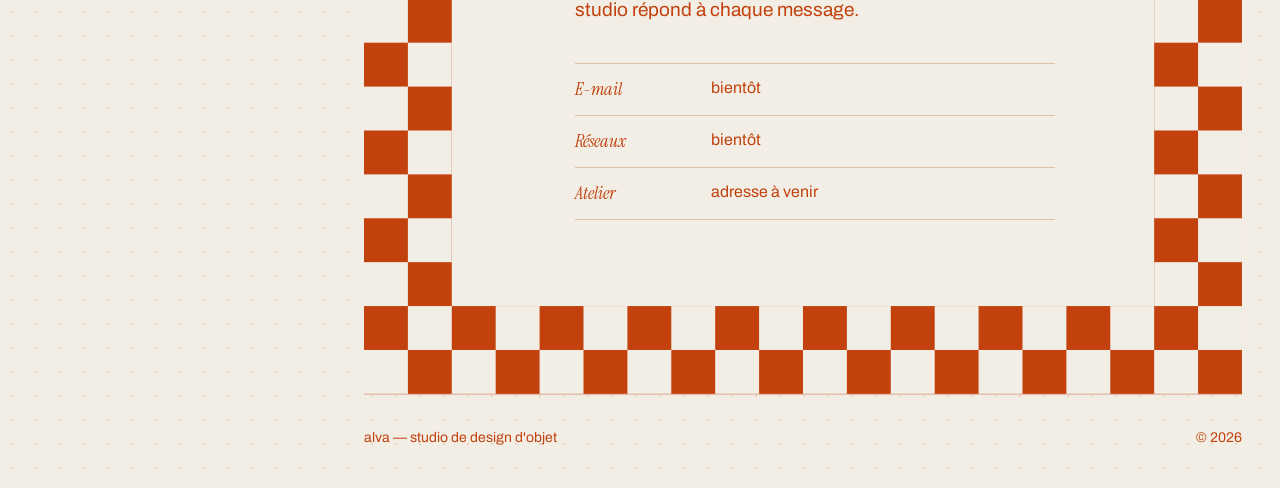
==== commit 89f204b8: "Matières : ajoute le liège, grille en 5 × 2 Liège, « léger, chaud au toucher », avec une pastille gr" ====
--- a/index.html
+++ b/index.html
@@ -74,6 +74,7 @@
     <p class="sec-lead">D'un côté l'organique et le vivant, de l'autre la rigueur et la modernité. Les objets Alva naissent de leur rencontre.</p>
     <ul class="mat-grid">
       <li class="reveal"><span class="glyph g-wood" aria-hidden="true"></span><h3>Bois</h3><p>Chêne, frêne, bois huilé.</p></li>
+      <li class="reveal"><span class="glyph g-cork" aria-hidden="true"></span><h3>Liège</h3><p>Léger, chaud au toucher.</p></li>
       <li class="reveal"><span class="glyph g-ply" aria-hidden="true"></span><h3>Contreplaqué</h3><p>Strates visibles sur la tranche.</p></li>
       <li class="reveal"><span class="glyph g-alu" aria-hidden="true"></span><h3>Aluminium</h3><p>Brossé, il capte la lumière.</p></li>
       <li class="reveal"><span class="glyph g-pla" aria-hidden="true"></span><h3>PLA</h3><p>Imprimé en 3D, couche par couche.</p></li>
--- a/styles.css
+++ b/styles.css
@@ -129,7 +129,7 @@
 .row p { max-width: 520px; color: var(--soft); }
 
 /* matières */
-.mat-grid { margin: 56px 0 0 72px; display: grid; grid-template-columns: repeat(3, 1fr); border-top: 1px solid var(--line); border-left: 1px solid var(--line); }
+.mat-grid { margin: 56px 0 0 72px; display: grid; grid-template-columns: repeat(5, minmax(0, 1fr)); border-top: 1px solid var(--line); border-left: 1px solid var(--line); }
 .mat-grid li { padding: 24px 20px 28px; border-right: 1px solid var(--line); border-bottom: 1px solid var(--line); }
 .mat-grid h3 { margin-top: 20px; font-size: 28px; font-weight: 600; line-height: 1; }
 .mat-grid p { margin-top: 6px; font-size: 15px; color: var(--soft); }
@@ -139,6 +139,7 @@
 .g-alu { background: repeating-linear-gradient(90deg, transparent 0 3px, color-mix(in srgb, var(--ink) 45%, transparent) 3px 4px); }
 .g-glass { background: radial-gradient(circle at 35% 35%, var(--paper) 0 18%, color-mix(in srgb, var(--orange) 55%, transparent) 60%); }
 .g-leather { background: var(--ink); }
+.g-cork { background: radial-gradient(var(--ink) 1.3px, transparent 1.8px) 0 0 / 7px 8px, radial-gradient(var(--ink) .9px, transparent 1.3px) 3px 4px / 5px 6px, color-mix(in srgb, var(--orange) 28%, var(--paper)); }
 .g-pla { background: linear-gradient(transparent 50%, var(--orange) 50%), repeating-linear-gradient(0deg, transparent 0 2px, color-mix(in srgb, var(--ink) 45%, transparent) 2px 3px); }
 .g-ceramic { background: radial-gradient(circle, var(--orange) 0 34%, transparent 35% 50%, var(--ink) 51% 55%, transparent 56%); }
 .g-linen { background: repeating-linear-gradient(45deg, transparent 0 3px, color-mix(in srgb, var(--ink) 55%, transparent) 3px 4px), repeating-linear-gradient(-45deg, transparent 0 3px, color-mix(in srgb, var(--ink) 35%, transparent) 3px 4px); }
@@ -221,6 +222,9 @@
 /* ---------- RESPONSIVE ---------- */
 @media (max-width: 1180px) {
   .insp { grid-template-columns: repeat(2, 1fr); }
+  .mat-grid li { padding: 18px 12px 20px; }
+  .mat-grid h3 { font-size: 22px; }
+  .mat-grid p { font-size: 14px; }
   .steps { grid-template-columns: repeat(3, 1fr); }
   .steps li:nth-child(4) { border-left: 0; padding-left: 0; }
   .index-grid { grid-template-columns: repeat(3, 1fr); }
@@ -255,6 +259,7 @@
   .sec { padding: 64px 0; }
   .sec-head { grid-template-columns: 48px 1fr; }
   .num { font-size: 22px; }
+  .mat-grid { grid-template-columns: repeat(2, 1fr); }
   .sec-lead, .rows, .mat-grid, .piece, .projet, .steps, .insp, .contact-big, .contact-soon { margin-left: 0; }
   .projet-head { grid-template-columns: 52px 1fr; }
   .piece-solo .piece-text { margin-left: 68px; }
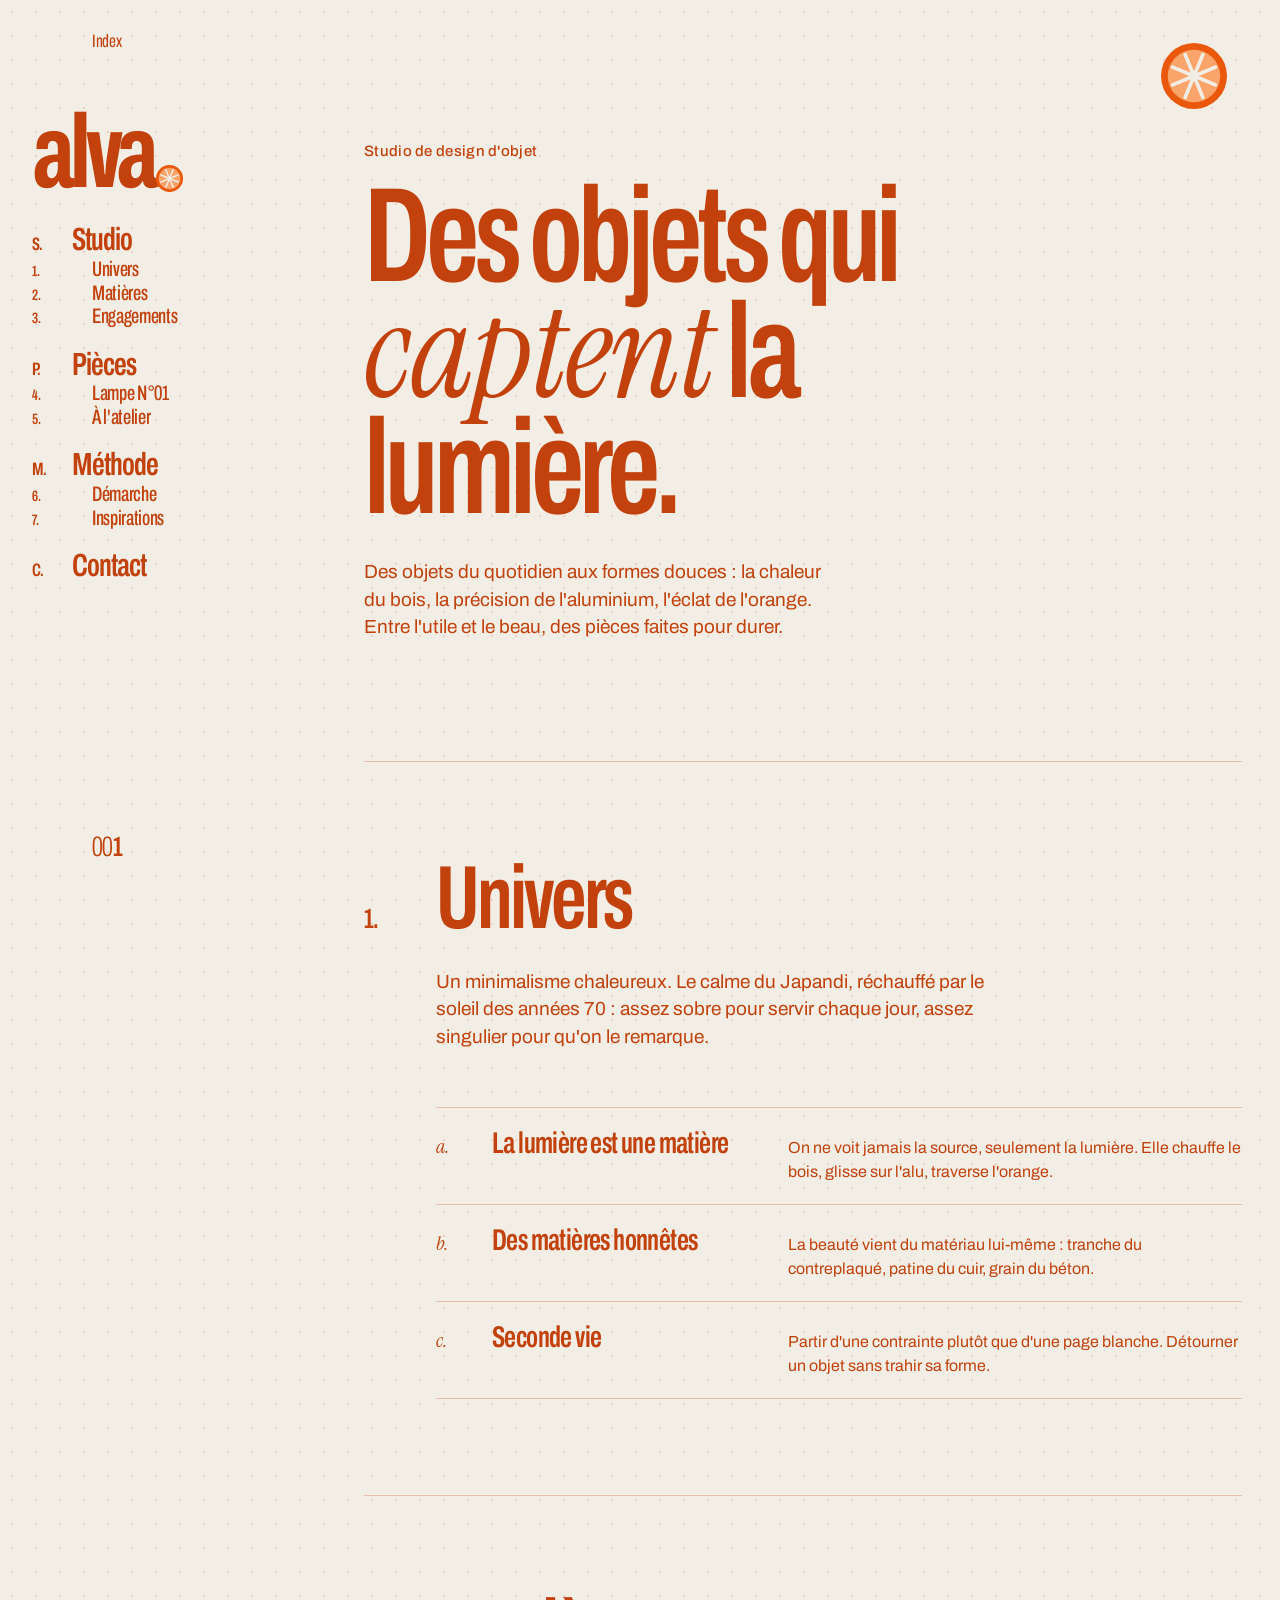
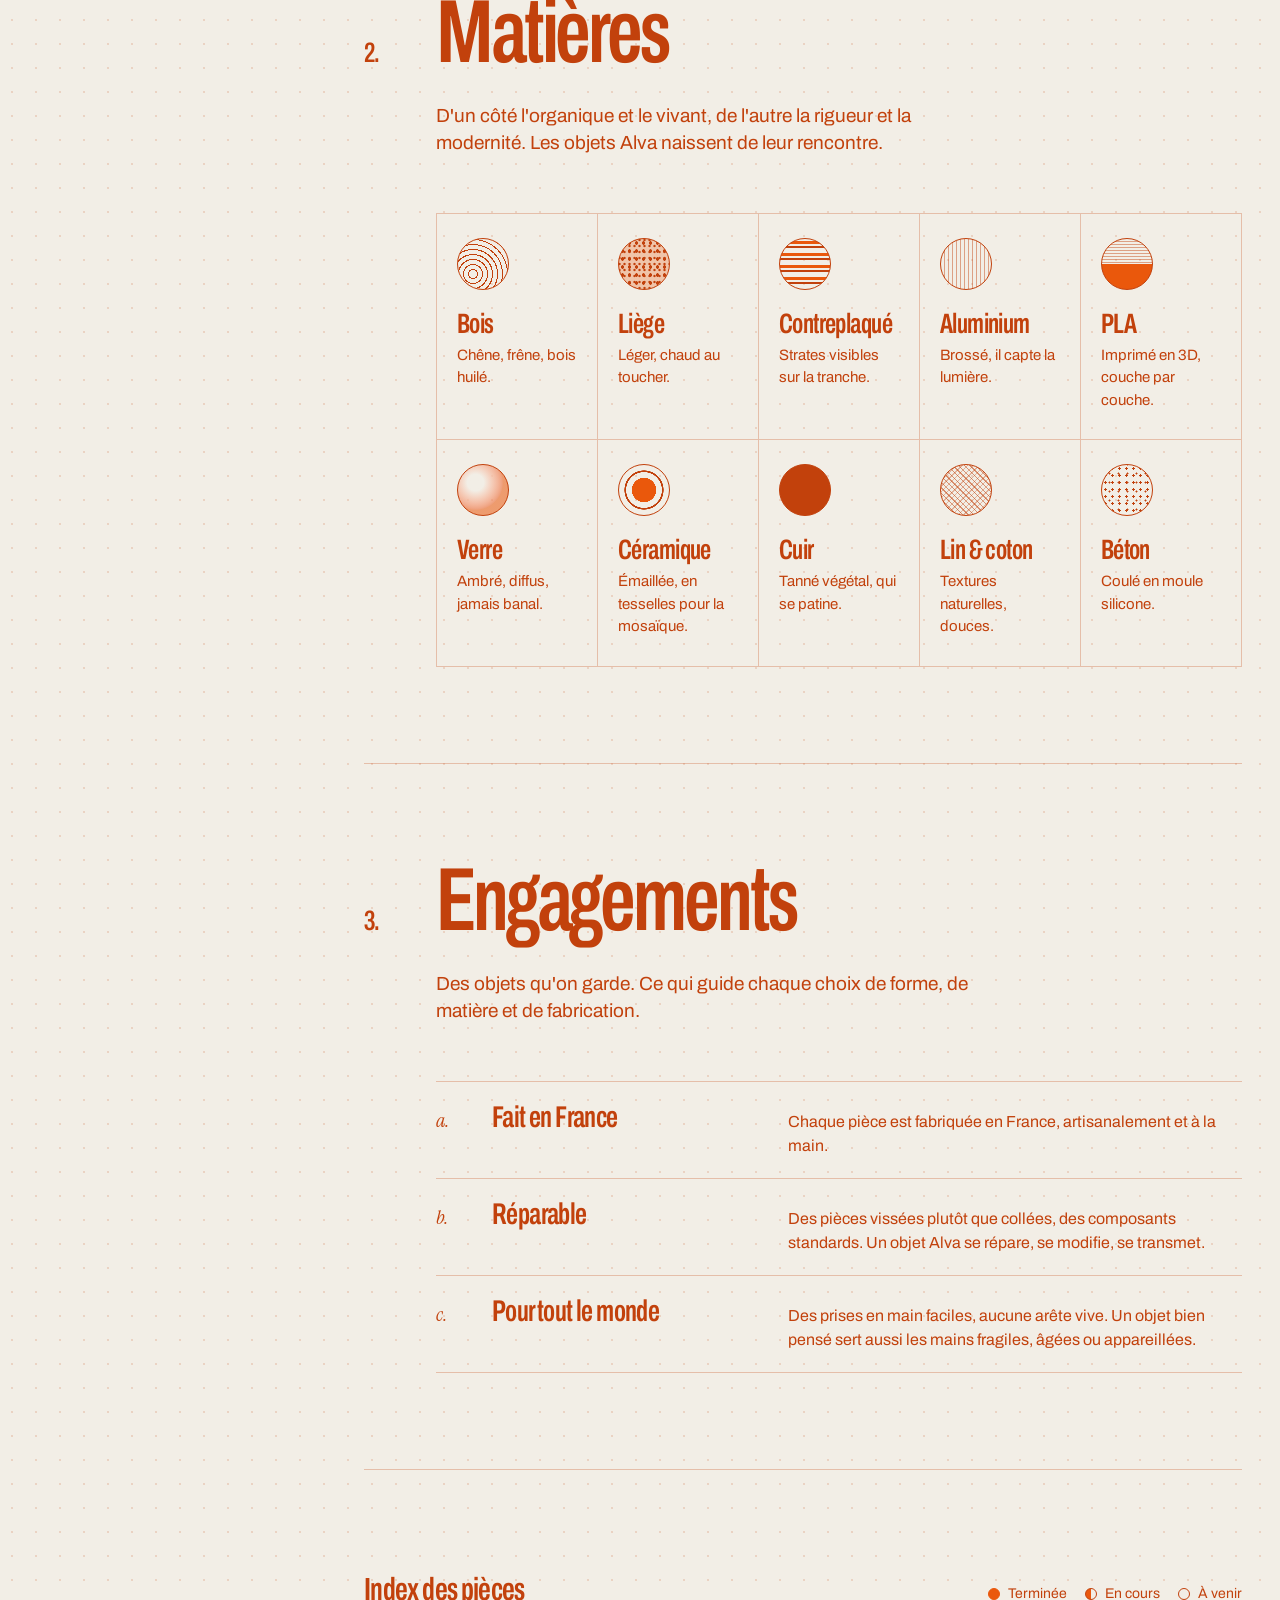
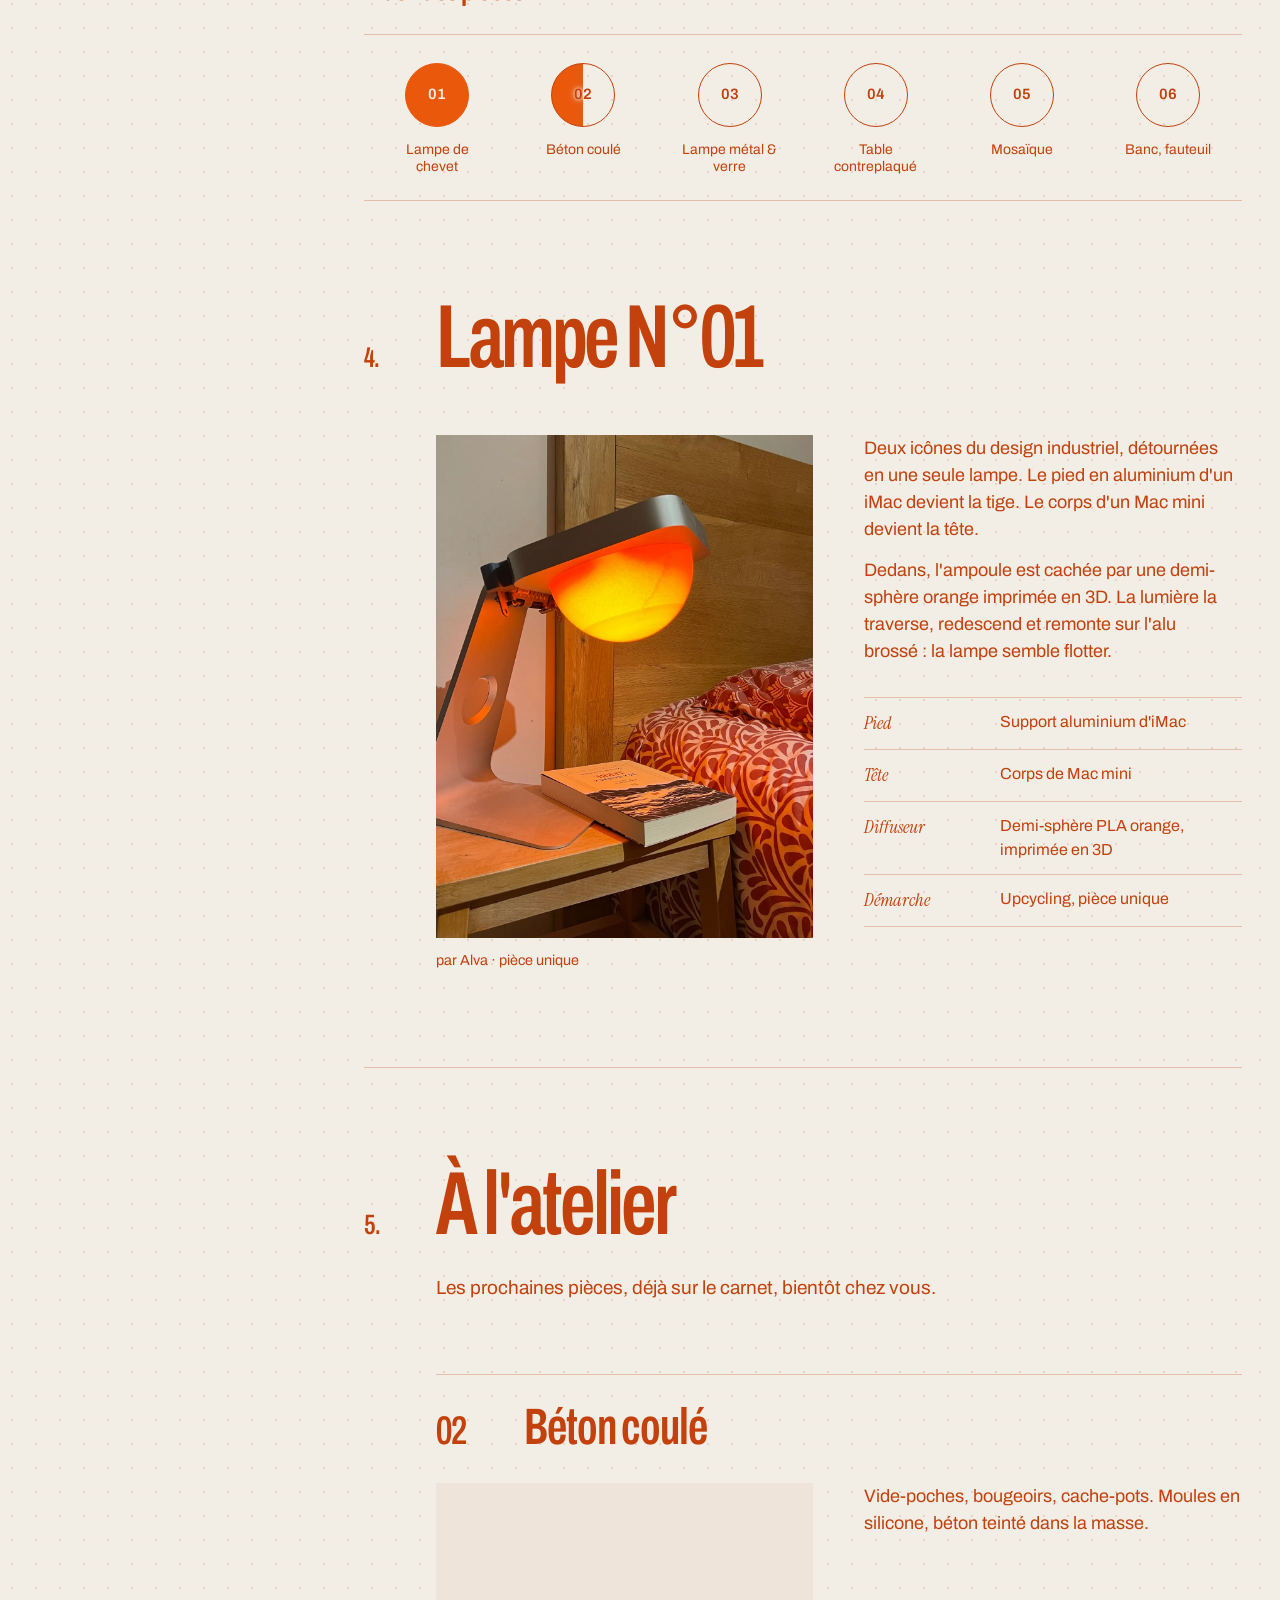
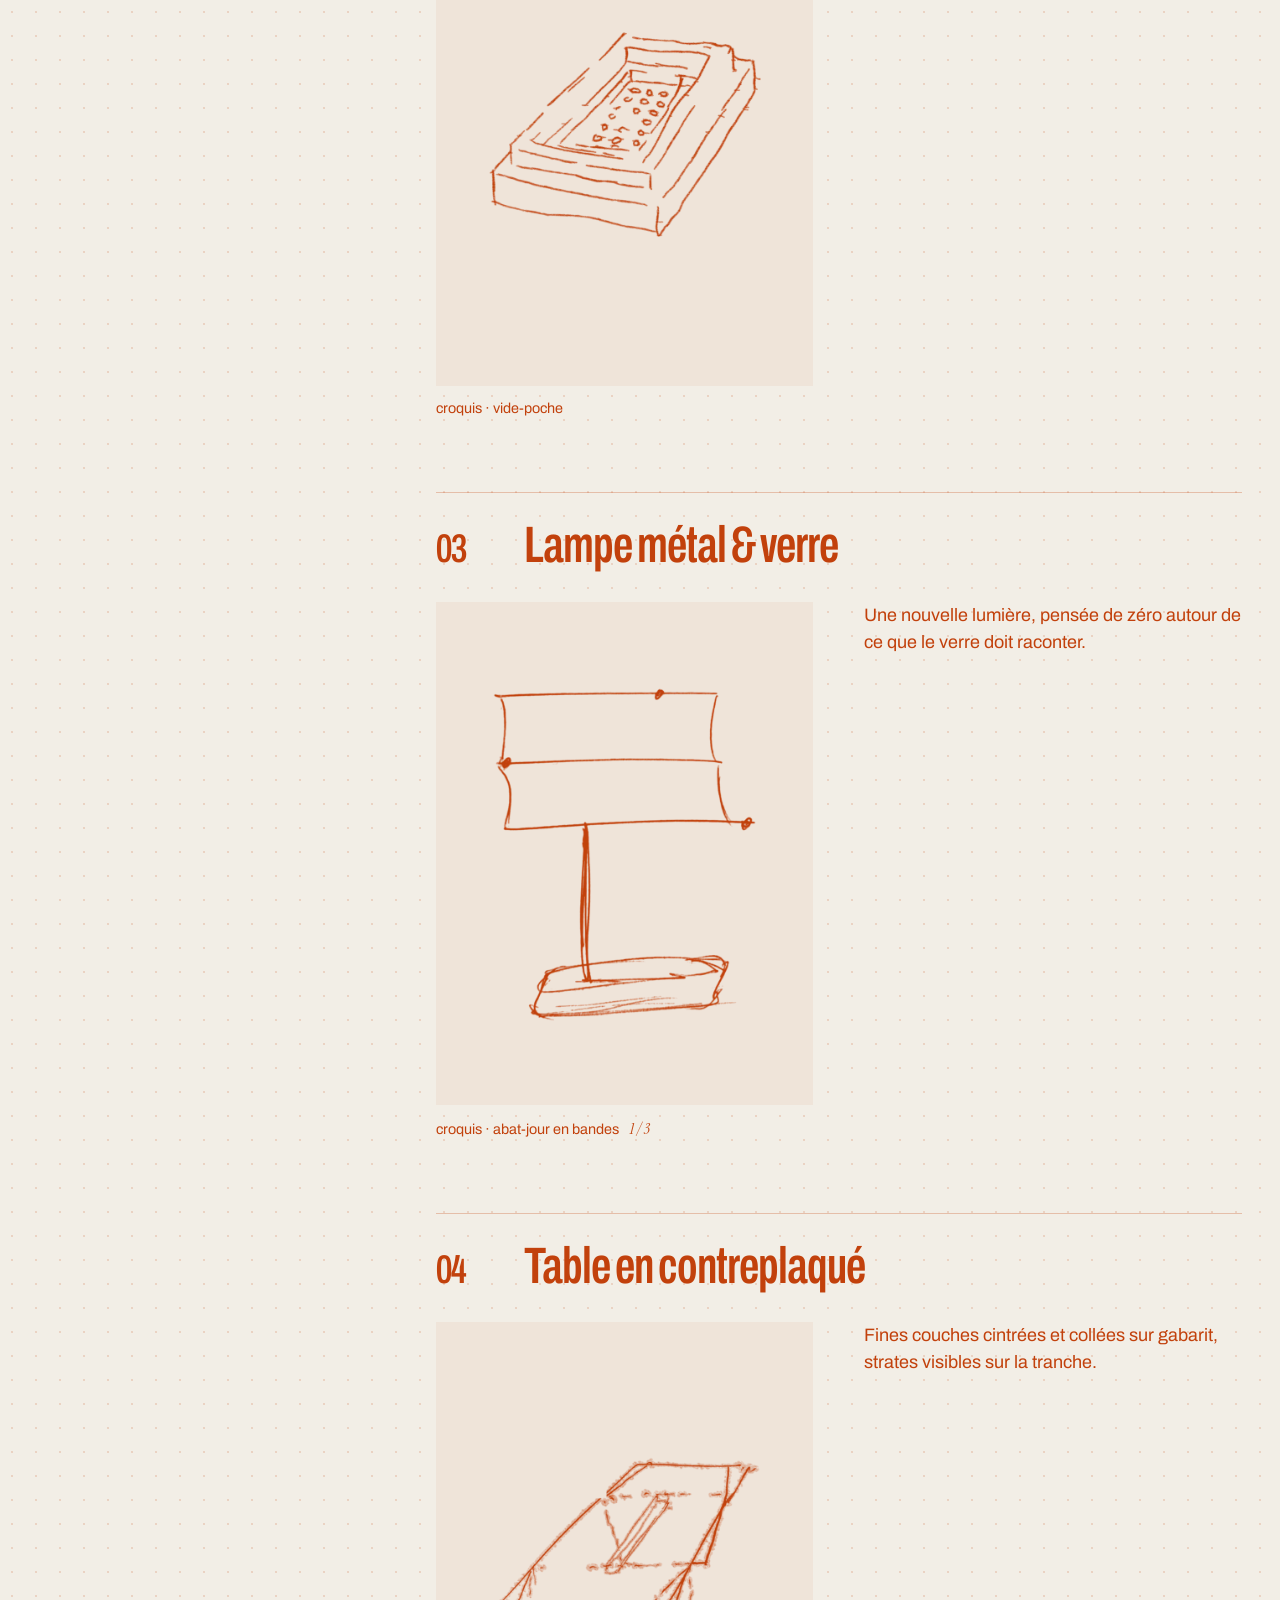
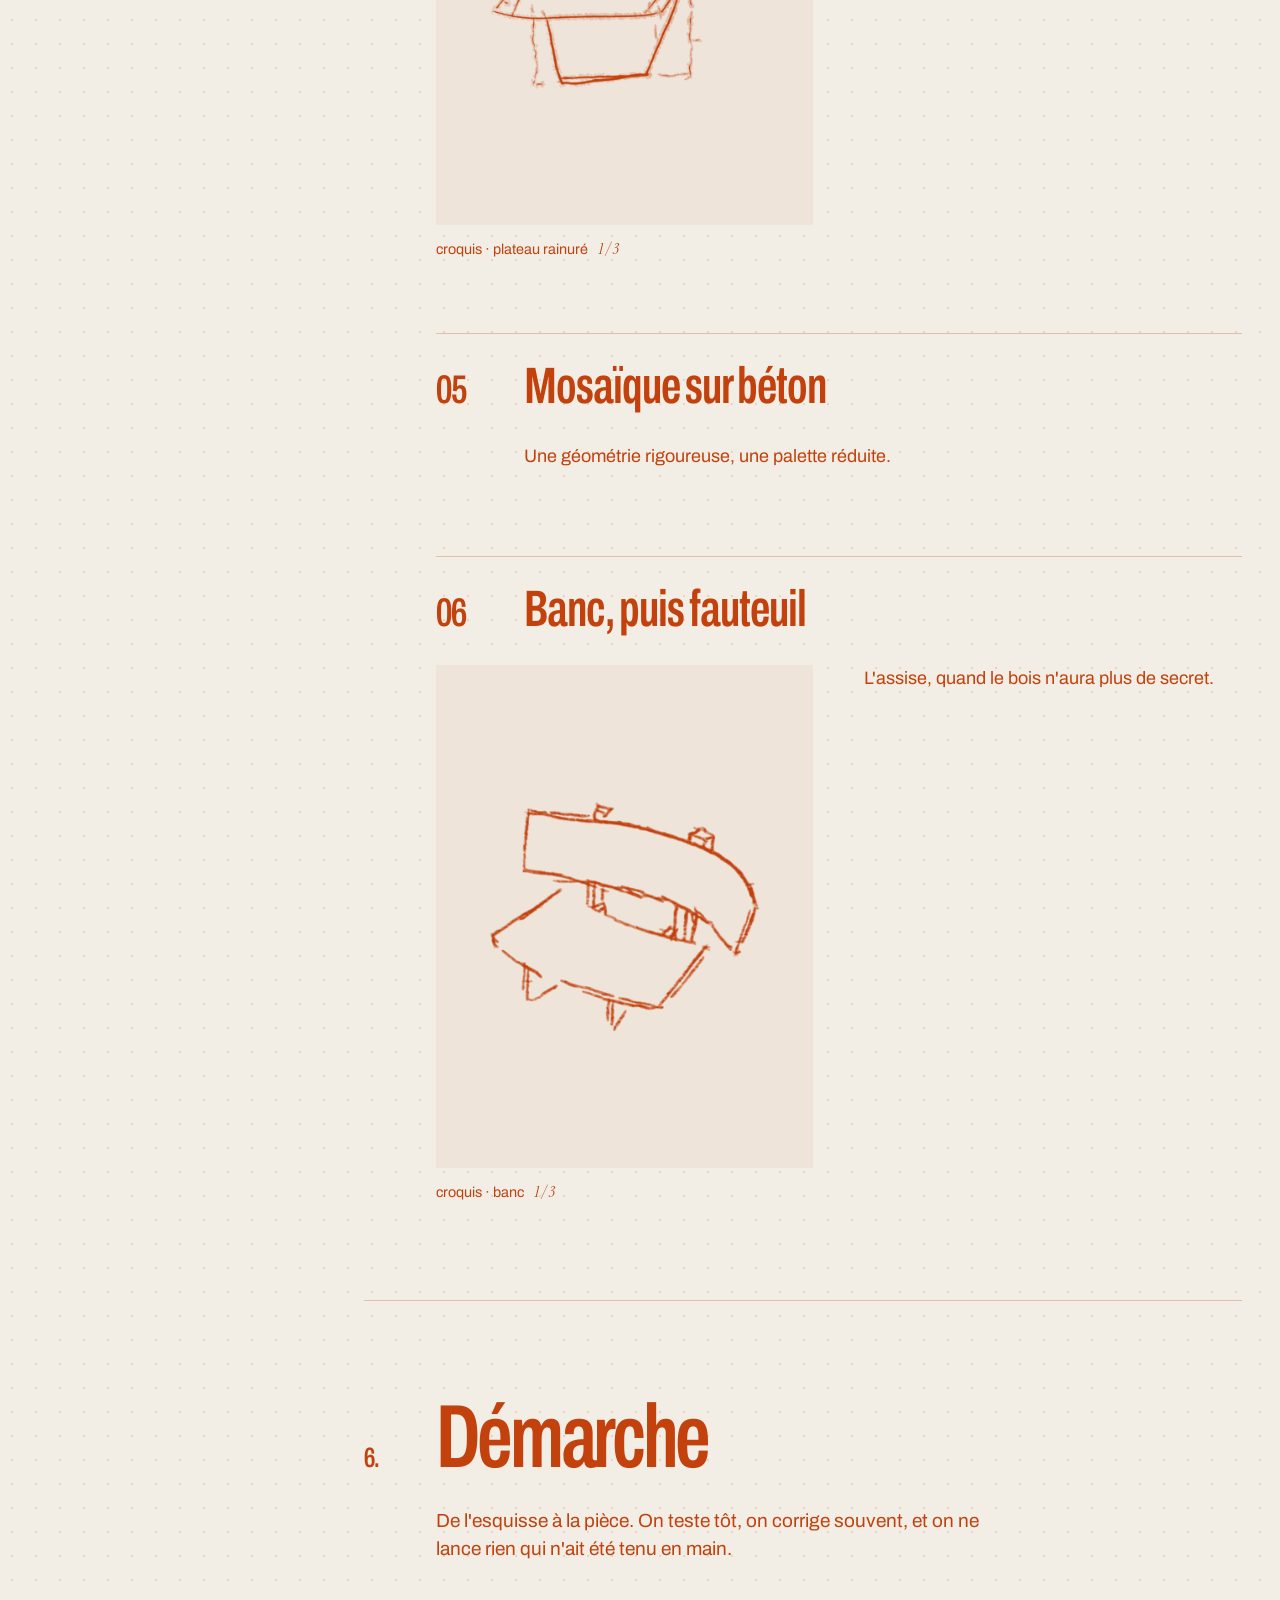
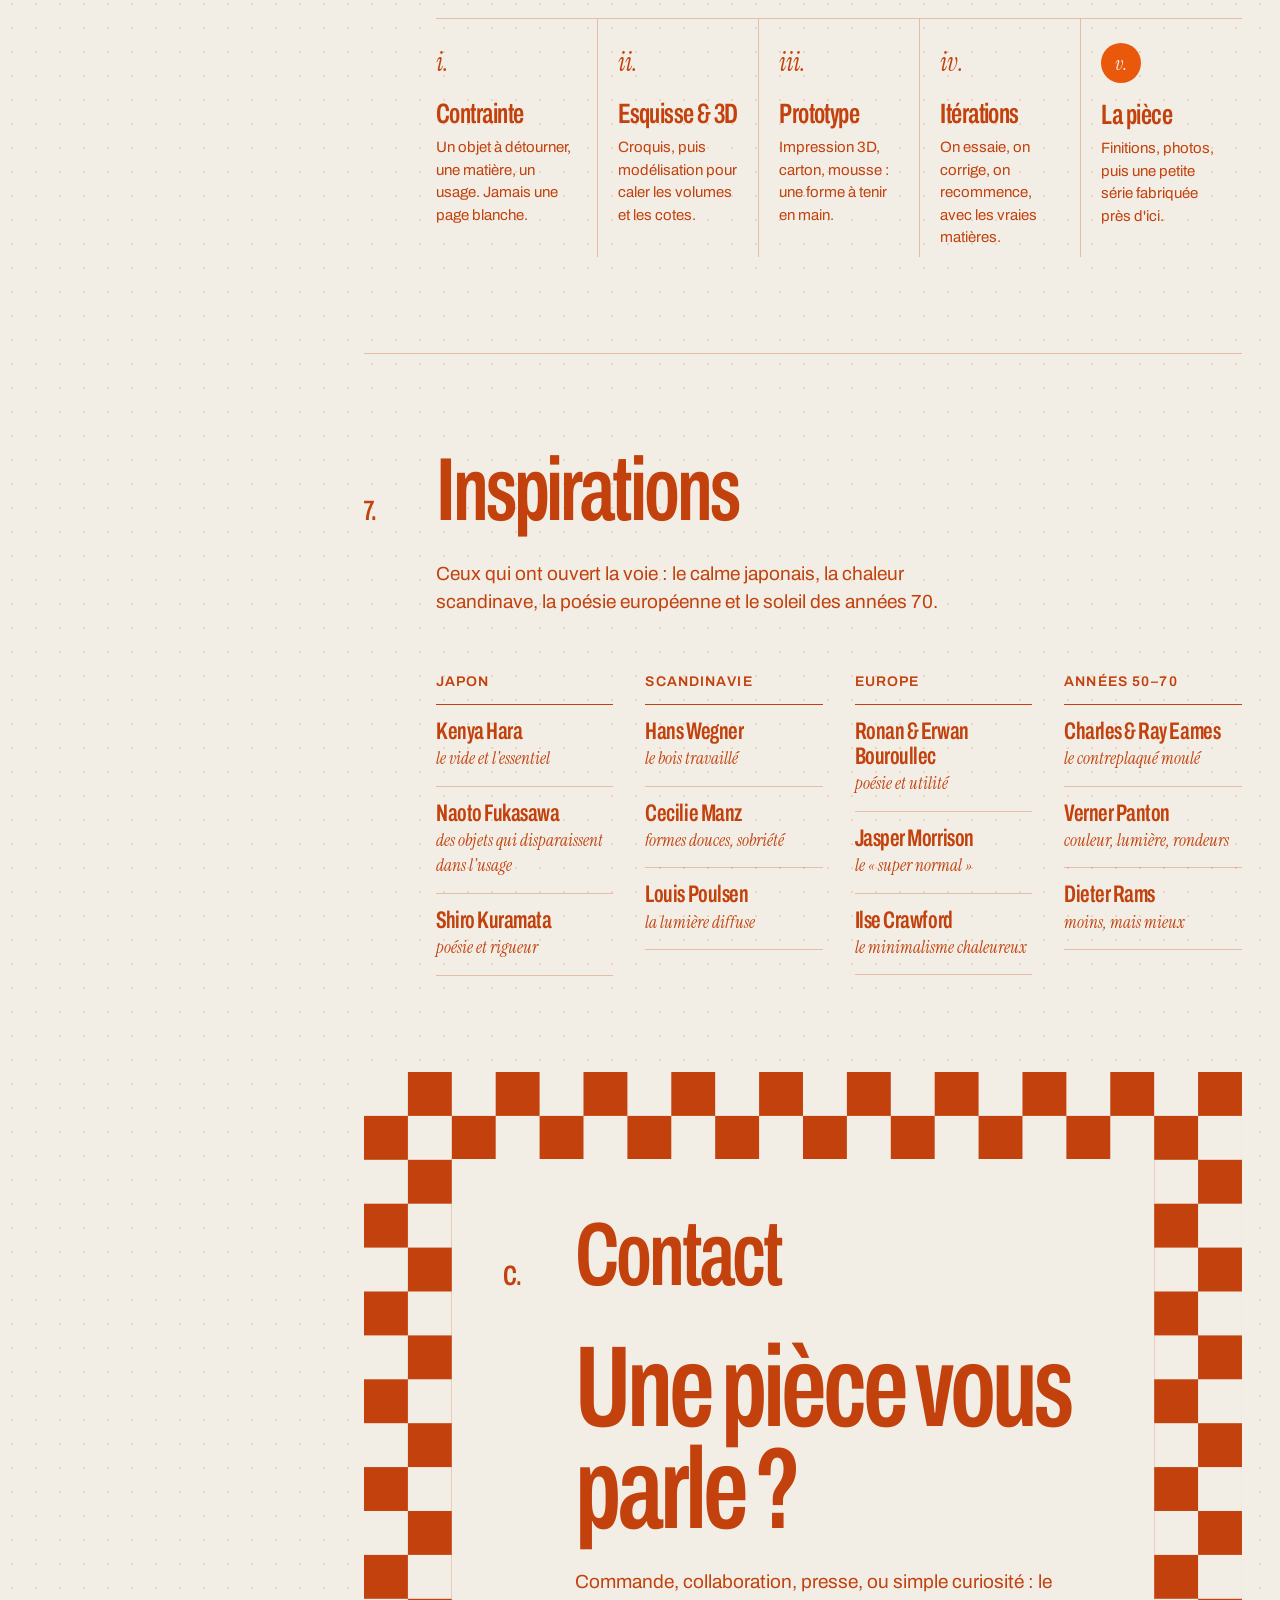
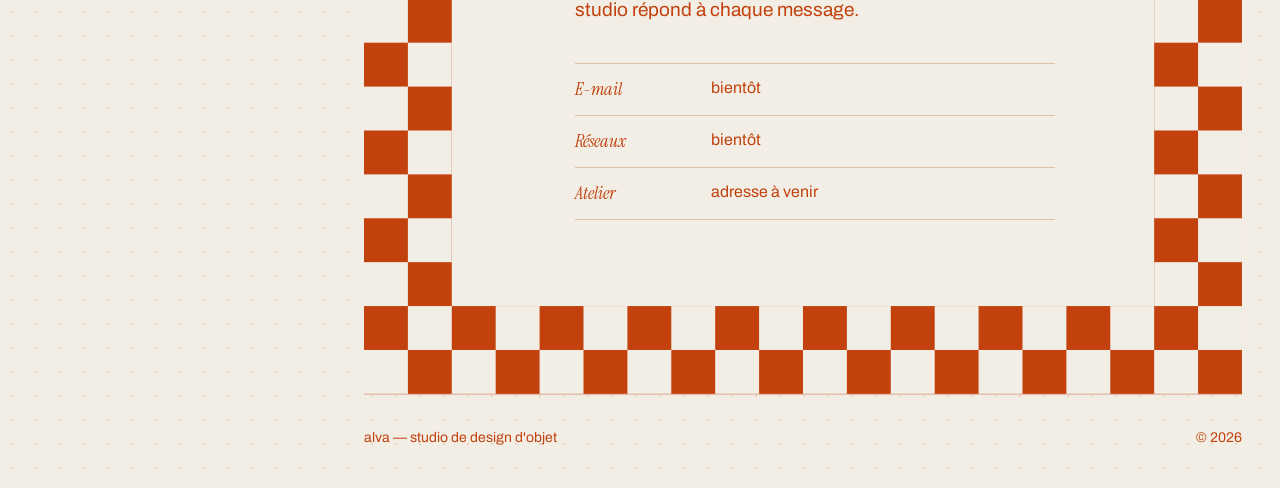
==== commit 2025c871: "Table en contreplaqué : ajoute la photo de bois au défilé La légende du défilé accepte un type (data" ====
--- a/index.html
+++ b/index.html
@@ -175,8 +175,9 @@
           <figure class="fiche-frame is-croquis" data-slides>
             <img src="images/croquis/table-1.webp" width="900" height="1200" loading="lazy" decoding="async" alt="Croquis au crayon : une table au plateau en biais, rainuré au centre, sur un piétement évasé ; les lignes cachées sont en pointillés." data-caption="plateau rainuré" class="is-on">
             <img src="images/croquis/table-2.webp" width="900" height="1200" loading="lazy" decoding="async" alt="Croquis au crayon : première version de la table, plateau en biais sur un piétement trapézoïdal." data-caption="première version">
+            <img src="images/matieres/table-bois.webp" width="757" height="444" loading="lazy" decoding="async" alt="Planche de bois au veinage très marqué, brûlée puis brossée : les cernes sombres ondulent sur un fond brun clair." data-caption="bois brûlé et brossé" data-kind="matière">
           </figure>
-          <p class="fiche-credit"><span data-slide-caption>croquis · plateau rainuré</span> <span class="fiche-count" data-slide-count>1 / 2</span></p>
+          <p class="fiche-credit"><span data-slide-caption>croquis · plateau rainuré</span> <span class="fiche-count" data-slide-count>1 / 3</span></p>
         </div>
         <div class="piece-text">
           <p>Fines couches cintrées et collées sur gabarit, strates visibles sur la tranche.</p>
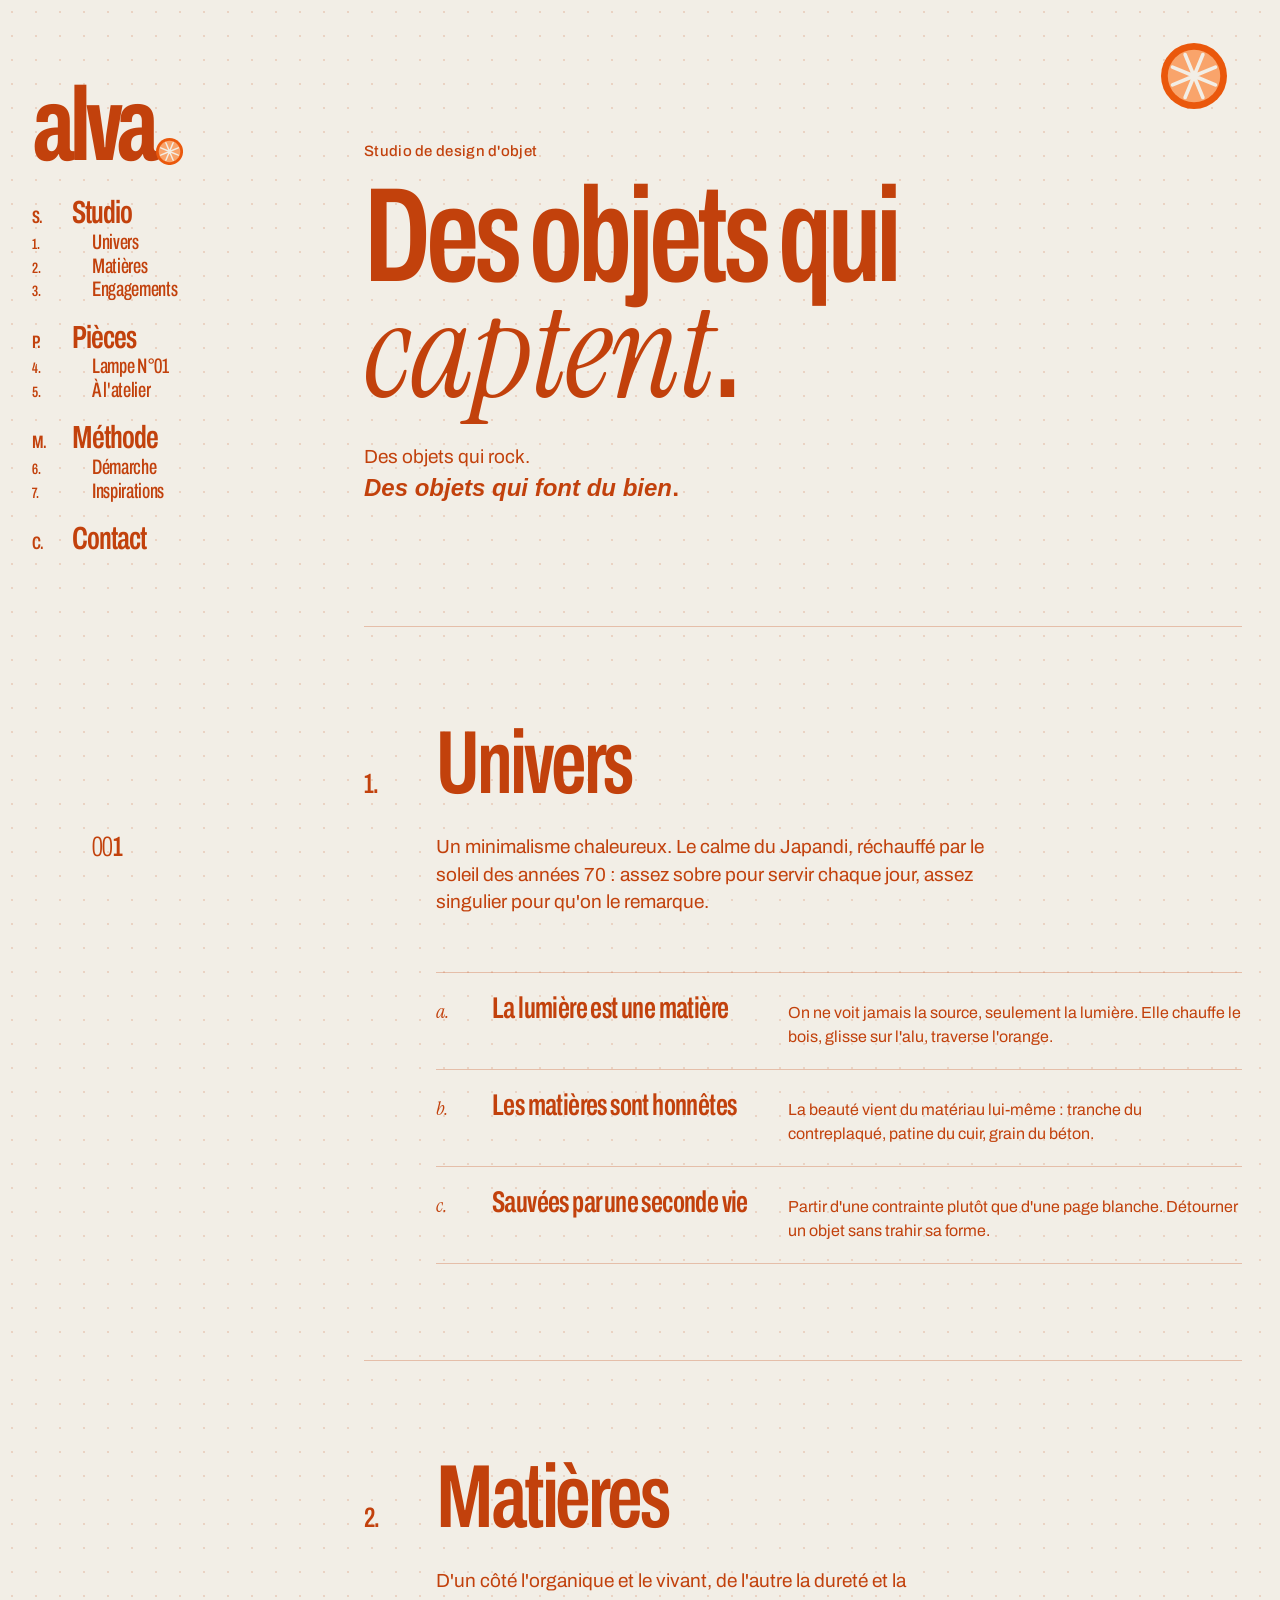
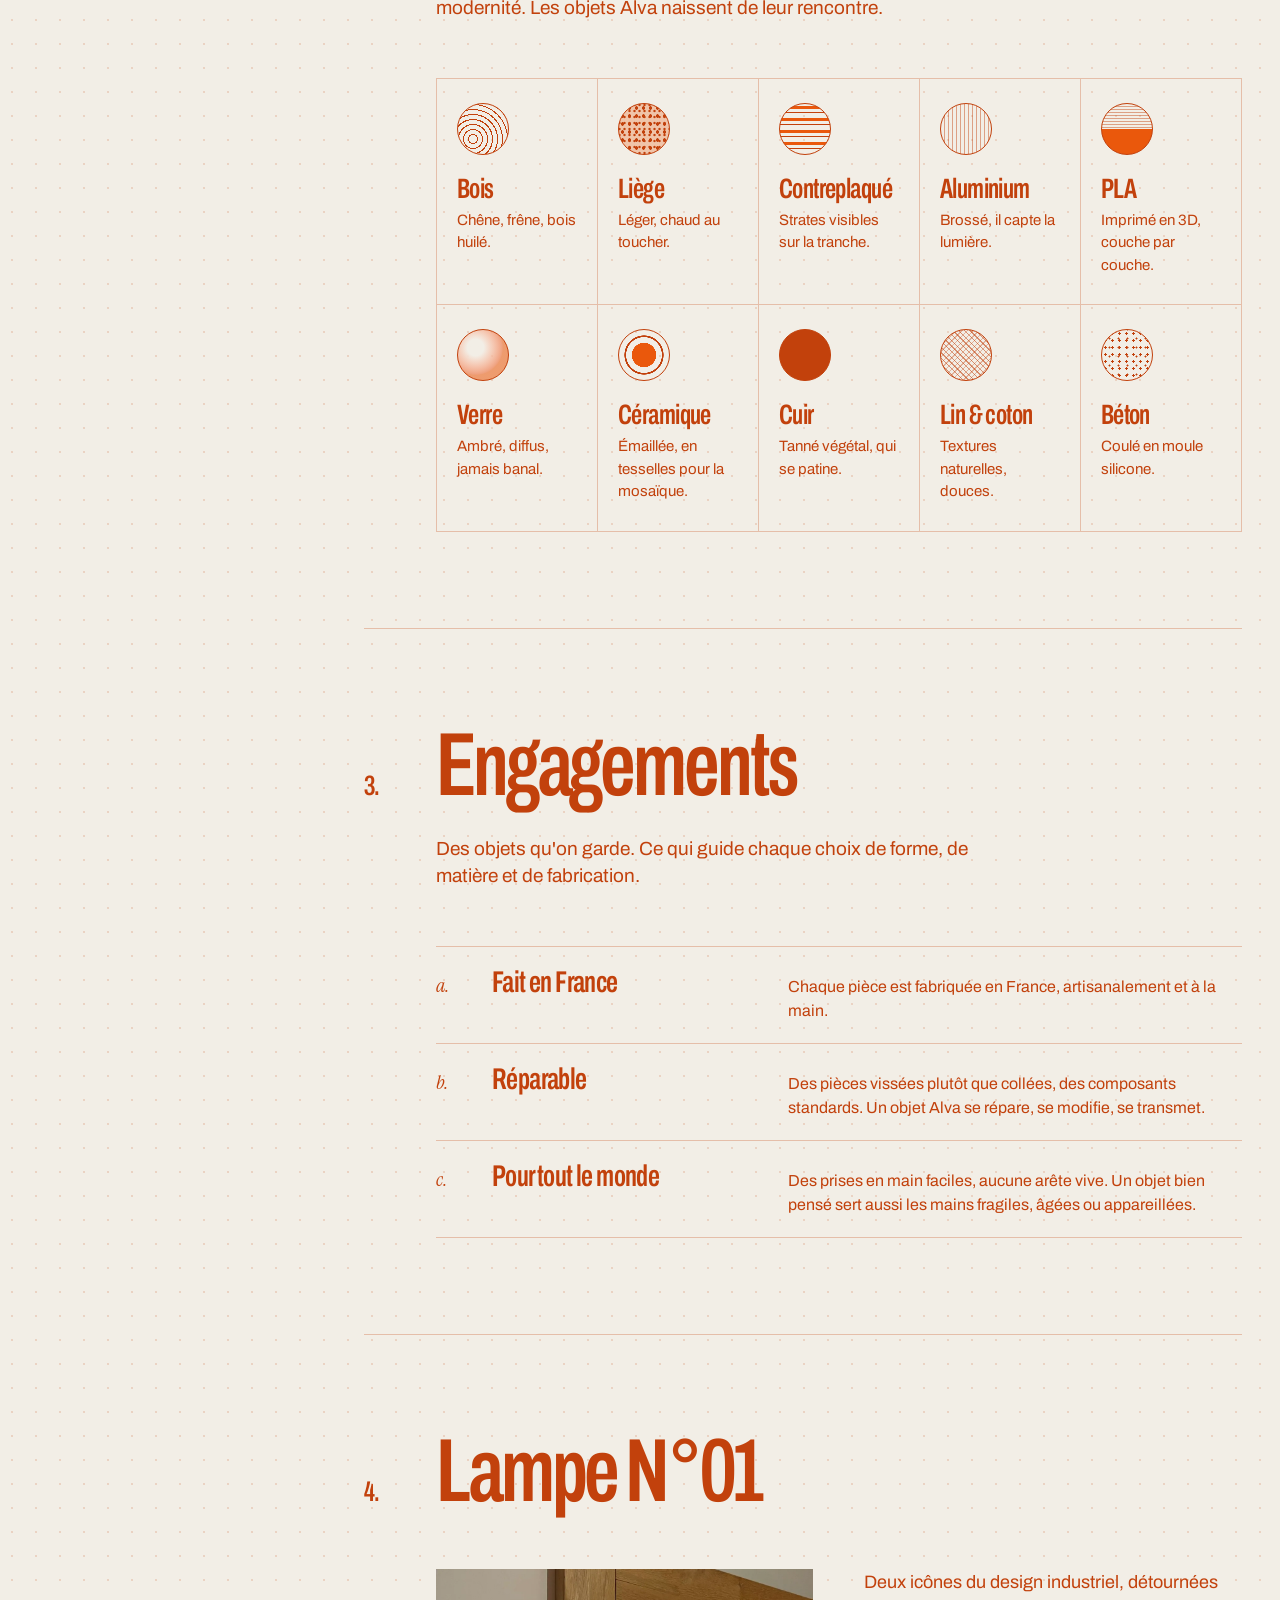
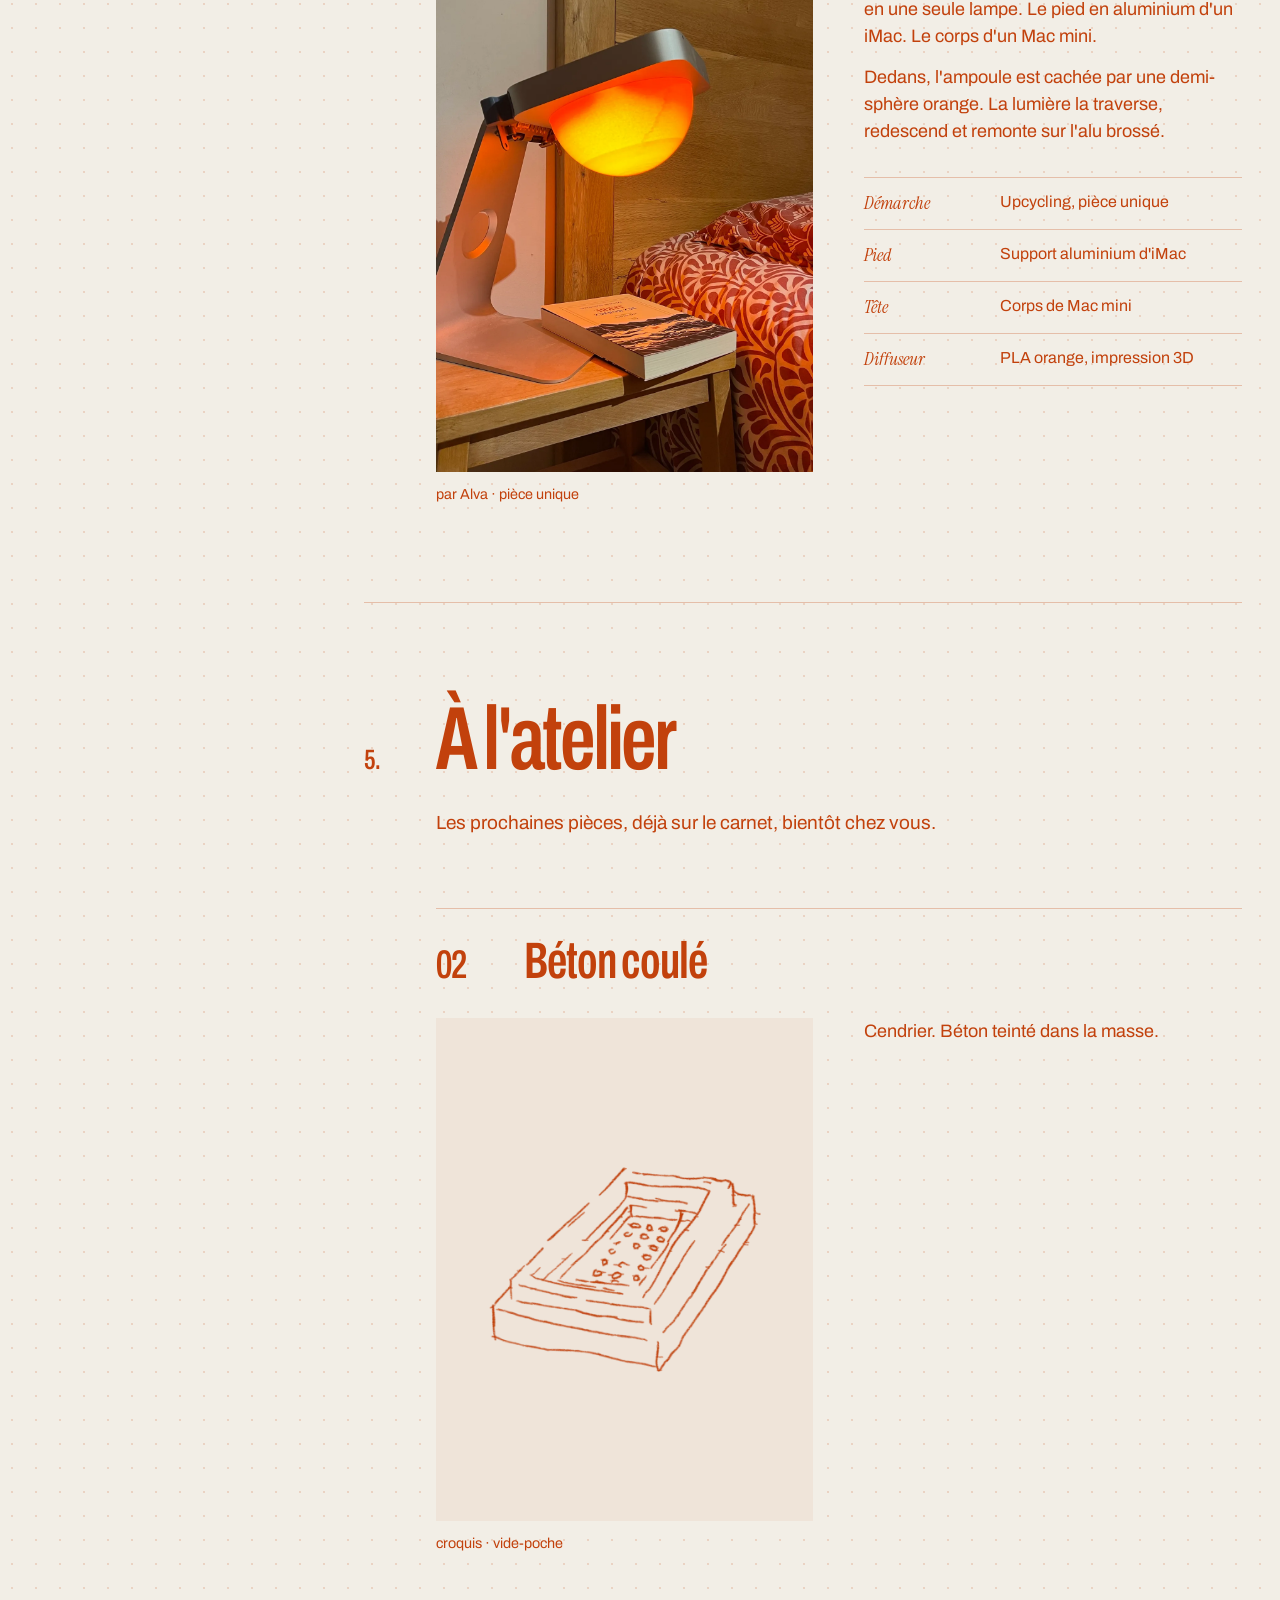
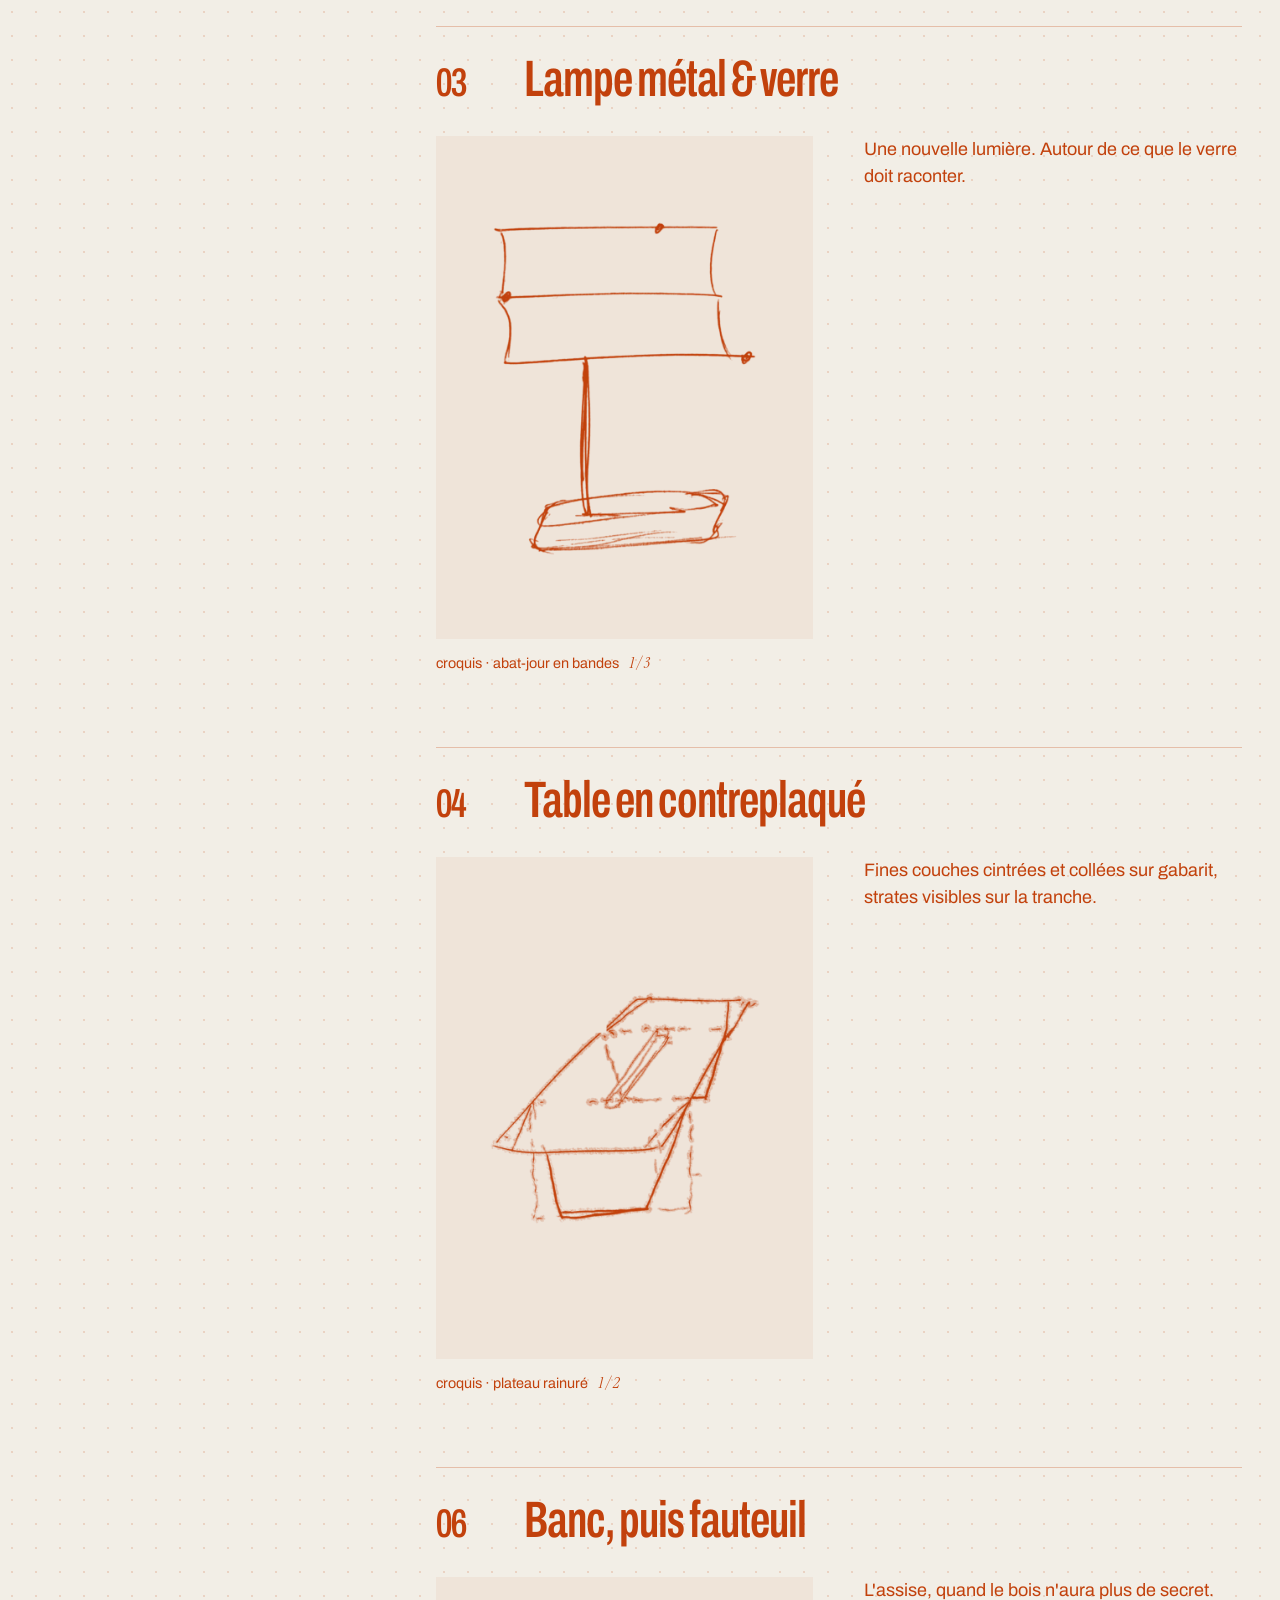
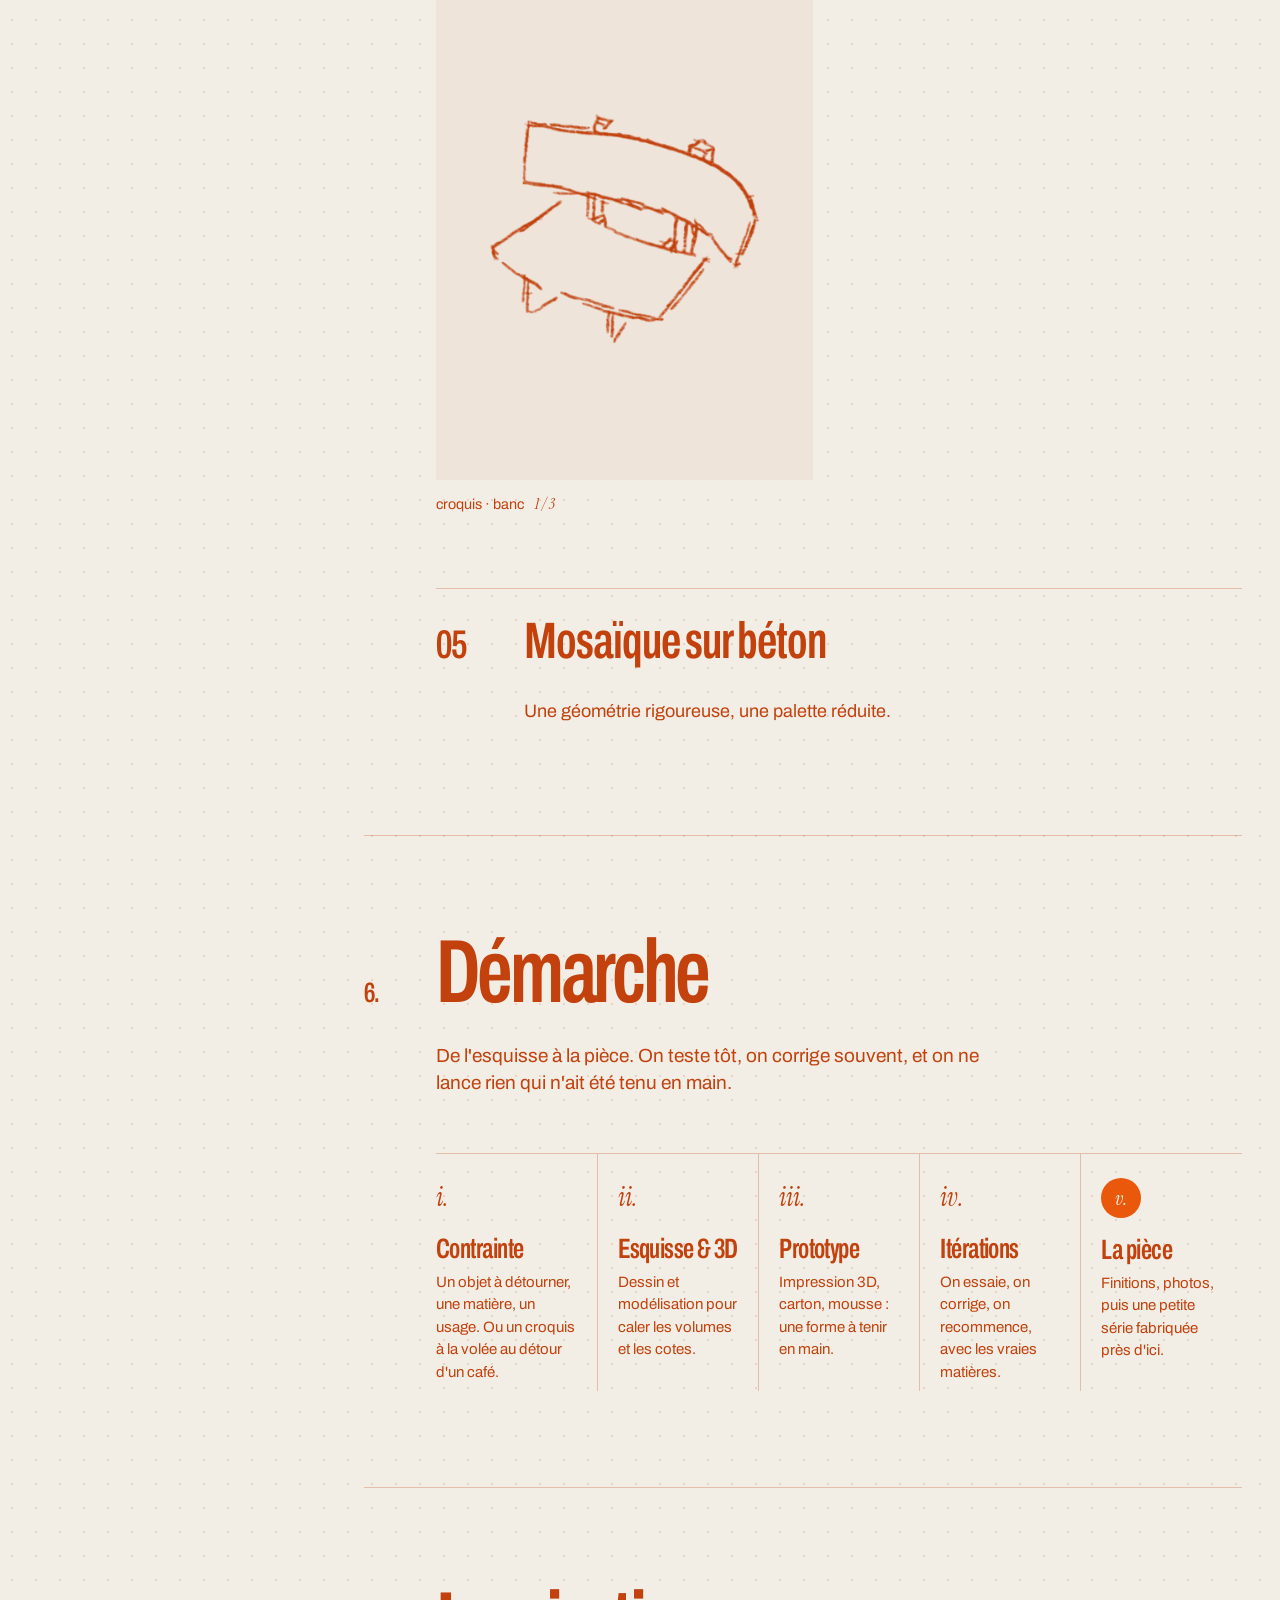
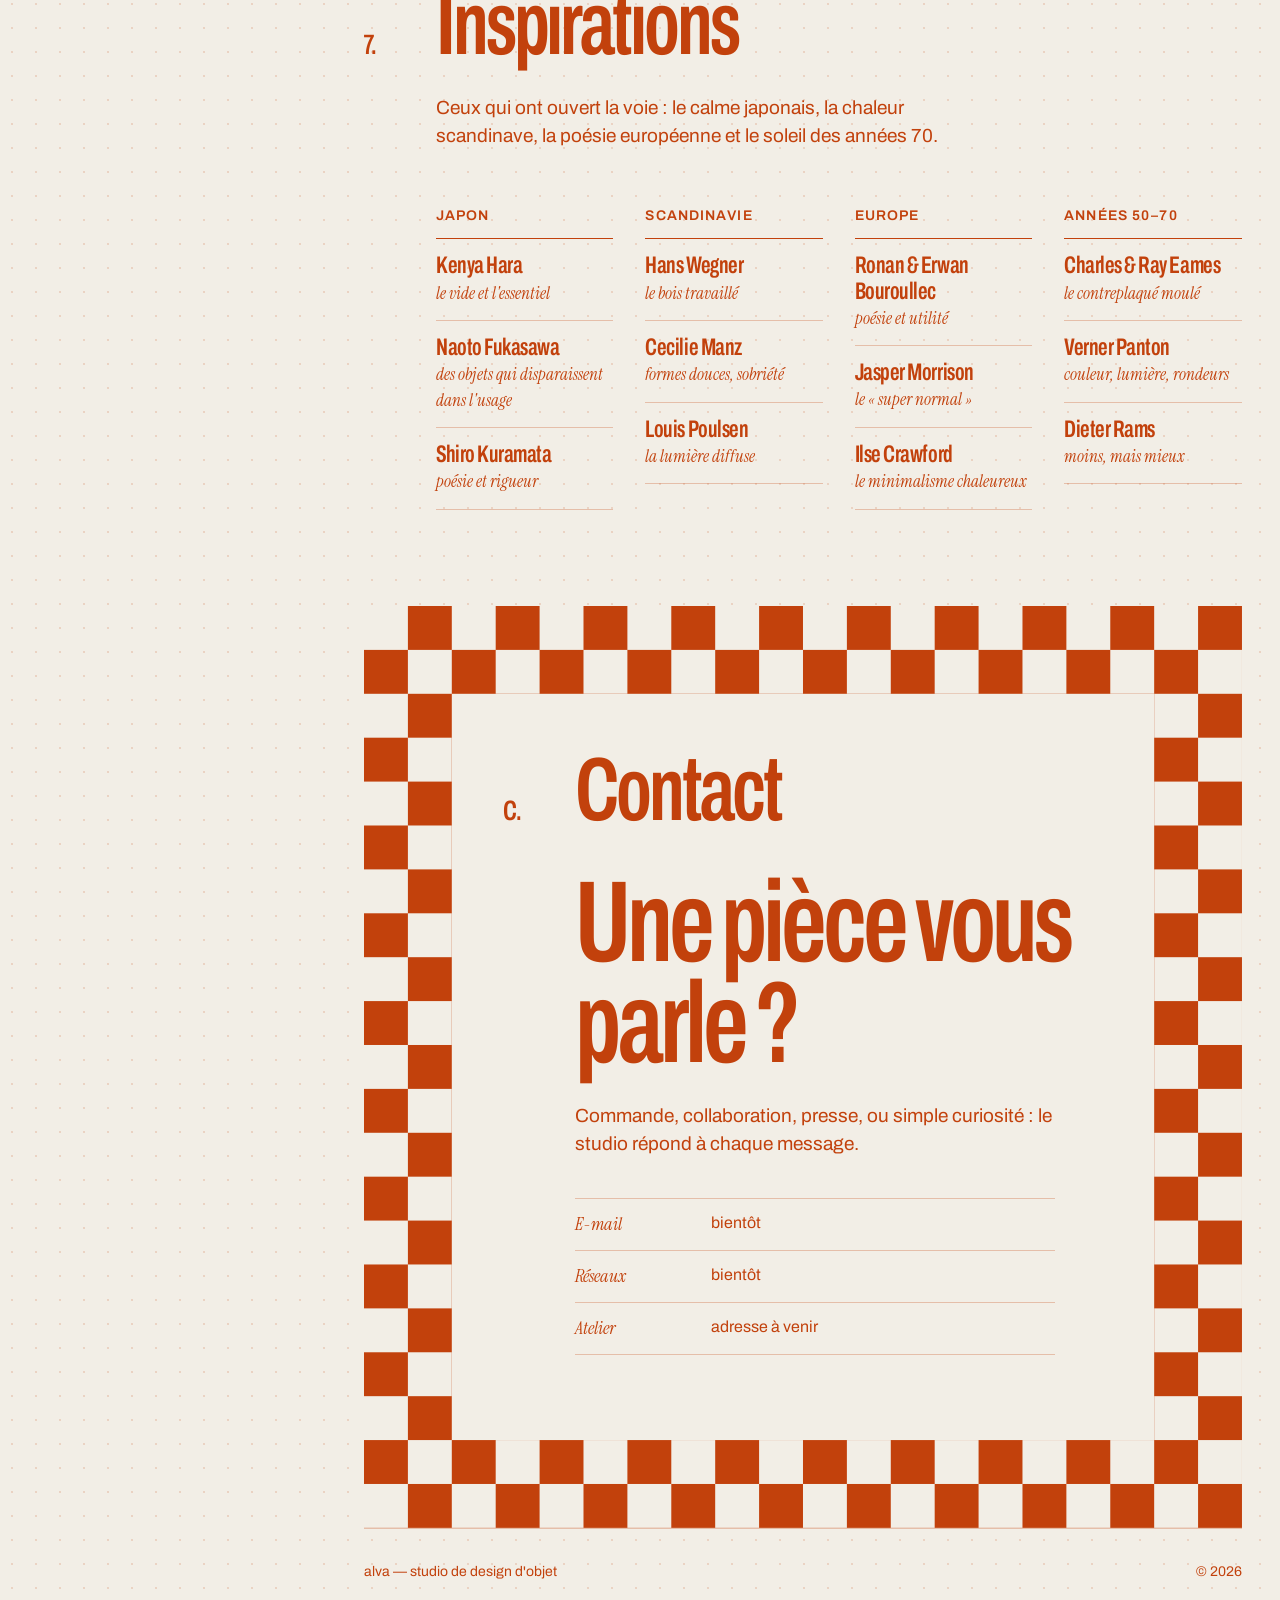
==== commit 8d596c6e: "push de moi l'humain du projet" ====
--- a/index.html
+++ b/index.html
@@ -5,7 +5,7 @@
 <meta name="viewport" content="width=device-width, initial-scale=1">
 <title>Alva — Studio de design d'objet</title>
 <meta name="description" content="Alva est un studio de design d'objet. Des formes douces, des matières qui vieillissent bien, et la lumière comme matériau.">
-<meta property="og:title" content="Alva — Studio de design d'objet">
+<meta property="og:title" content="Alva — Studio de design">
 <meta property="og:description" content="Des objets aux formes douces, qui captent la lumière.">
 <link rel="icon" href="favicon.svg" type="image/svg+xml">
 <meta name="theme-color" content="#f2eee6">
@@ -19,7 +19,7 @@
 <a class="skip" href="#contenu">Aller au contenu</a>
 
 <aside class="side">
-  <a href="#top" class="side-top">Index</a>
+  <!-- <a href="#top" class="side-top">Index</a> -->
   <a href="#top" class="logo" aria-label="Alva, accueil">alva<svg class="logo-slice" viewBox="10 10 44 44" aria-hidden="true"><circle cx="32" cy="32" r="22" class="rind"/><circle cx="32" cy="32" r="17.5" class="pulp"/><path d="M32 32 L46.32 37.93 M32 32 L37.93 46.32 M32 32 L26.07 46.32 M32 32 L17.68 37.93 M32 32 L17.68 26.07 M32 32 L26.07 17.68 M32 32 L37.93 17.68 M32 32 L46.32 26.07" class="segments"/><circle cx="32" cy="32" r="2.2" class="core"/></svg></a>
 
   <details class="toc-wrap" open>
@@ -55,8 +55,9 @@
     </svg>
 
     <p class="kicker">Studio de design d'objet</p>
-    <h1>Des objets qui <em>captent</em> la lumière.</h1>
-    <p class="lead">Des objets du quotidien aux formes douces&nbsp;: la chaleur du bois, la précision de l'aluminium, l'éclat de l'orange. Entre l'utile et le beau, des pièces faites pour durer.</p>
+    <h1>Des objets qui <em>captent</em>.</h1>
+    <p class="lead">Des objets qui rock.</p>
+    <h2><em>Des objets qui font du bien</em>.</h2>
   </section>
 
   <section id="univers" class="sec">
@@ -64,14 +65,14 @@
     <p class="sec-lead">Un minimalisme chaleureux. Le calme du Japandi, réchauffé par le soleil des années 70&nbsp;: assez sobre pour servir chaque jour, assez singulier pour qu'on le remarque.</p>
     <div class="rows">
       <div class="row reveal"><span class="row-k">a.</span><h3>La lumière est une matière</h3><p>On ne voit jamais la source, seulement la lumière. Elle chauffe le bois, glisse sur l'alu, traverse l'orange.</p></div>
-      <div class="row reveal"><span class="row-k">b.</span><h3>Des matières honnêtes</h3><p>La beauté vient du matériau lui-même&nbsp;: tranche du contreplaqué, patine du cuir, grain du béton.</p></div>
-      <div class="row reveal"><span class="row-k">c.</span><h3>Seconde vie</h3><p>Partir d'une contrainte plutôt que d'une page blanche. Détourner un objet sans trahir sa forme.</p></div>
+      <div class="row reveal"><span class="row-k">b.</span><h3>Les matières sont honnêtes</h3><p>La beauté vient du matériau lui-même&nbsp;: tranche du contreplaqué, patine du cuir, grain du béton.</p></div>
+      <div class="row reveal"><span class="row-k">c.</span><h3>Sauvées par une seconde vie</h3><p>Partir d'une contrainte plutôt que d'une page blanche. Détourner un objet sans trahir sa forme.</p></div>
     </div>
   </section>
 
   <section id="matieres" class="sec">
     <header class="sec-head"><span class="num">2.</span><h2>Matières</h2></header>
-    <p class="sec-lead">D'un côté l'organique et le vivant, de l'autre la rigueur et la modernité. Les objets Alva naissent de leur rencontre.</p>
+    <p class="sec-lead">D'un côté l'organique et le vivant, de l'autre la dureté et la modernité. Les objets Alva naissent de leur rencontre.</p>
     <ul class="mat-grid">
       <li class="reveal"><span class="glyph g-wood" aria-hidden="true"></span><h3>Bois</h3><p>Chêne, frêne, bois huilé.</p></li>
       <li class="reveal"><span class="glyph g-cork" aria-hidden="true"></span><h3>Liège</h3><p>Léger, chaud au toucher.</p></li>
@@ -96,6 +97,7 @@
     </div>
   </section>
 
+  <!--
   <div id="pieces" class="pieces-index">
     <div class="index-head">
       <h2 class="index-title">Index des pièces</h2>
@@ -110,7 +112,7 @@
       <li><a href="#atelier" class="cell"><span class="mark">06</span><span class="name">Banc, fauteuil</span></a></li>
     </ol>
   </div>
-
+  -->
   <section id="piece-01" class="sec">
     <header class="sec-head"><span class="num">4.</span><h2>Lampe N°01</h2></header>
     <div class="piece">
@@ -125,13 +127,13 @@
         <p class="fiche-credit">par Alva · pièce unique</p>
       </div>
       <div class="piece-text">
-        <p>Deux icônes du design industriel, détournées en une seule lampe. Le pied en aluminium d'un iMac devient la tige. Le corps d'un Mac mini devient la tête.</p>
-        <p>Dedans, l'ampoule est cachée par une demi-sphère orange imprimée en 3D. La lumière la traverse, redescend et remonte sur l'alu brossé&nbsp;: la lampe semble flotter.</p>
+        <p>Deux icônes du design industriel, détournées en une seule lampe. Le pied en aluminium d'un iMac. Le corps d'un Mac mini.</p>
+        <p>Dedans, l'ampoule est cachée par une demi-sphère orange. La lumière la traverse, redescend et remonte sur l'alu brossé.</p>
         <dl class="specs">
+          <div><dt>Démarche</dt><dd>Upcycling, pièce unique</dd></div>
           <div><dt>Pied</dt><dd>Support aluminium d'iMac</dd></div>
           <div><dt>Tête</dt><dd>Corps de Mac mini</dd></div>
-          <div><dt>Diffuseur</dt><dd>Demi-sphère PLA orange, imprimée en 3D</dd></div>
-          <div><dt>Démarche</dt><dd>Upcycling, pièce unique</dd></div>
+          <div><dt>Diffuseur</dt><dd>PLA orange, impression 3D</dd></div>
         </dl>
       </div>
     </div>
@@ -148,7 +150,7 @@
           <p class="fiche-credit">croquis · vide-poche</p>
         </div>
         <div class="piece-text">
-          <p>Vide-poches, bougeoirs, cache-pots. Moules en silicone, béton teinté dans la masse.</p>
+          <p>Cendrier. Béton teinté dans la masse.</p>
         </div>
       </div>
     </article>
@@ -164,7 +166,7 @@
           <p class="fiche-credit"><span data-slide-caption>croquis · abat-jour en bandes</span> <span class="fiche-count" data-slide-count>1 / 3</span></p>
         </div>
         <div class="piece-text">
-          <p>Une nouvelle lumière, pensée de zéro autour de ce que le verre doit raconter.</p>
+          <p>Une nouvelle lumière. Autour de ce que le verre doit raconter.</p>
         </div>
       </div>
     </article>
@@ -175,20 +177,11 @@
           <figure class="fiche-frame is-croquis" data-slides>
             <img src="images/croquis/table-1.webp" width="900" height="1200" loading="lazy" decoding="async" alt="Croquis au crayon : une table au plateau en biais, rainuré au centre, sur un piétement évasé ; les lignes cachées sont en pointillés." data-caption="plateau rainuré" class="is-on">
             <img src="images/croquis/table-2.webp" width="900" height="1200" loading="lazy" decoding="async" alt="Croquis au crayon : première version de la table, plateau en biais sur un piétement trapézoïdal." data-caption="première version">
-            <img src="images/matieres/table-bois.webp" width="757" height="444" loading="lazy" decoding="async" alt="Planche de bois au veinage très marqué, brûlée puis brossée : les cernes sombres ondulent sur un fond brun clair." data-caption="bois brûlé et brossé" data-kind="matière">
           </figure>
-          <p class="fiche-credit"><span data-slide-caption>croquis · plateau rainuré</span> <span class="fiche-count" data-slide-count>1 / 3</span></p>
+          <p class="fiche-credit"><span data-slide-caption>croquis · plateau rainuré</span> <span class="fiche-count" data-slide-count>1 / 2</span></p>
         </div>
         <div class="piece-text">
           <p>Fines couches cintrées et collées sur gabarit, strates visibles sur la tranche.</p>
-        </div>
-      </div>
-    </article>
-    <article class="projet">
-      <header class="projet-head"><span class="list-n">05</span><h3>Mosaïque sur béton</h3></header>
-      <div class="piece piece-solo">
-        <div class="piece-text">
-          <p>Une géométrie rigoureuse, une palette réduite.</p>
         </div>
       </div>
     </article>
@@ -208,14 +201,22 @@
         </div>
       </div>
     </article>
+    <article class="projet">
+      <header class="projet-head"><span class="list-n">05</span><h3>Mosaïque sur béton</h3></header>
+      <div class="piece piece-solo">
+        <div class="piece-text">
+          <p>Une géométrie rigoureuse, une palette réduite.</p>
+        </div>
+      </div>
+    </article>
   </section>
 
   <section id="demarche" class="sec">
     <header class="sec-head"><span class="num">6.</span><h2>Démarche</h2></header>
     <p class="sec-lead">De l'esquisse à la pièce. On teste tôt, on corrige souvent, et on ne lance rien qui n'ait été tenu en main.</p>
     <ol class="steps">
-      <li class="reveal"><span class="step-n">i.</span><h3>Contrainte</h3><p>Un objet à détourner, une matière, un usage. Jamais une page blanche.</p></li>
-      <li class="reveal"><span class="step-n">ii.</span><h3>Esquisse &amp; 3D</h3><p>Croquis, puis modélisation pour caler les volumes et les cotes.</p></li>
+      <li class="reveal"><span class="step-n">i.</span><h3>Contrainte</h3><p>Un objet à détourner, une matière, un usage. Ou un croquis à la volée au détour d'un café.</p></li>
+      <li class="reveal"><span class="step-n">ii.</span><h3>Esquisse &amp; 3D</h3><p>Dessin et modélisation pour caler les volumes et les cotes.</p></li>
       <li class="reveal"><span class="step-n">iii.</span><h3>Prototype</h3><p>Impression 3D, carton, mousse&nbsp;: une forme à tenir en main.</p></li>
       <li class="reveal"><span class="step-n">iv.</span><h3>Itérations</h3><p>On essaie, on corrige, on recommence, avec les vraies matières.</p></li>
       <li class="reveal"><span class="step-n">v.</span><h3>La pièce</h3><p>Finitions, photos, puis une petite série fabriquée près d'ici.</p></li>
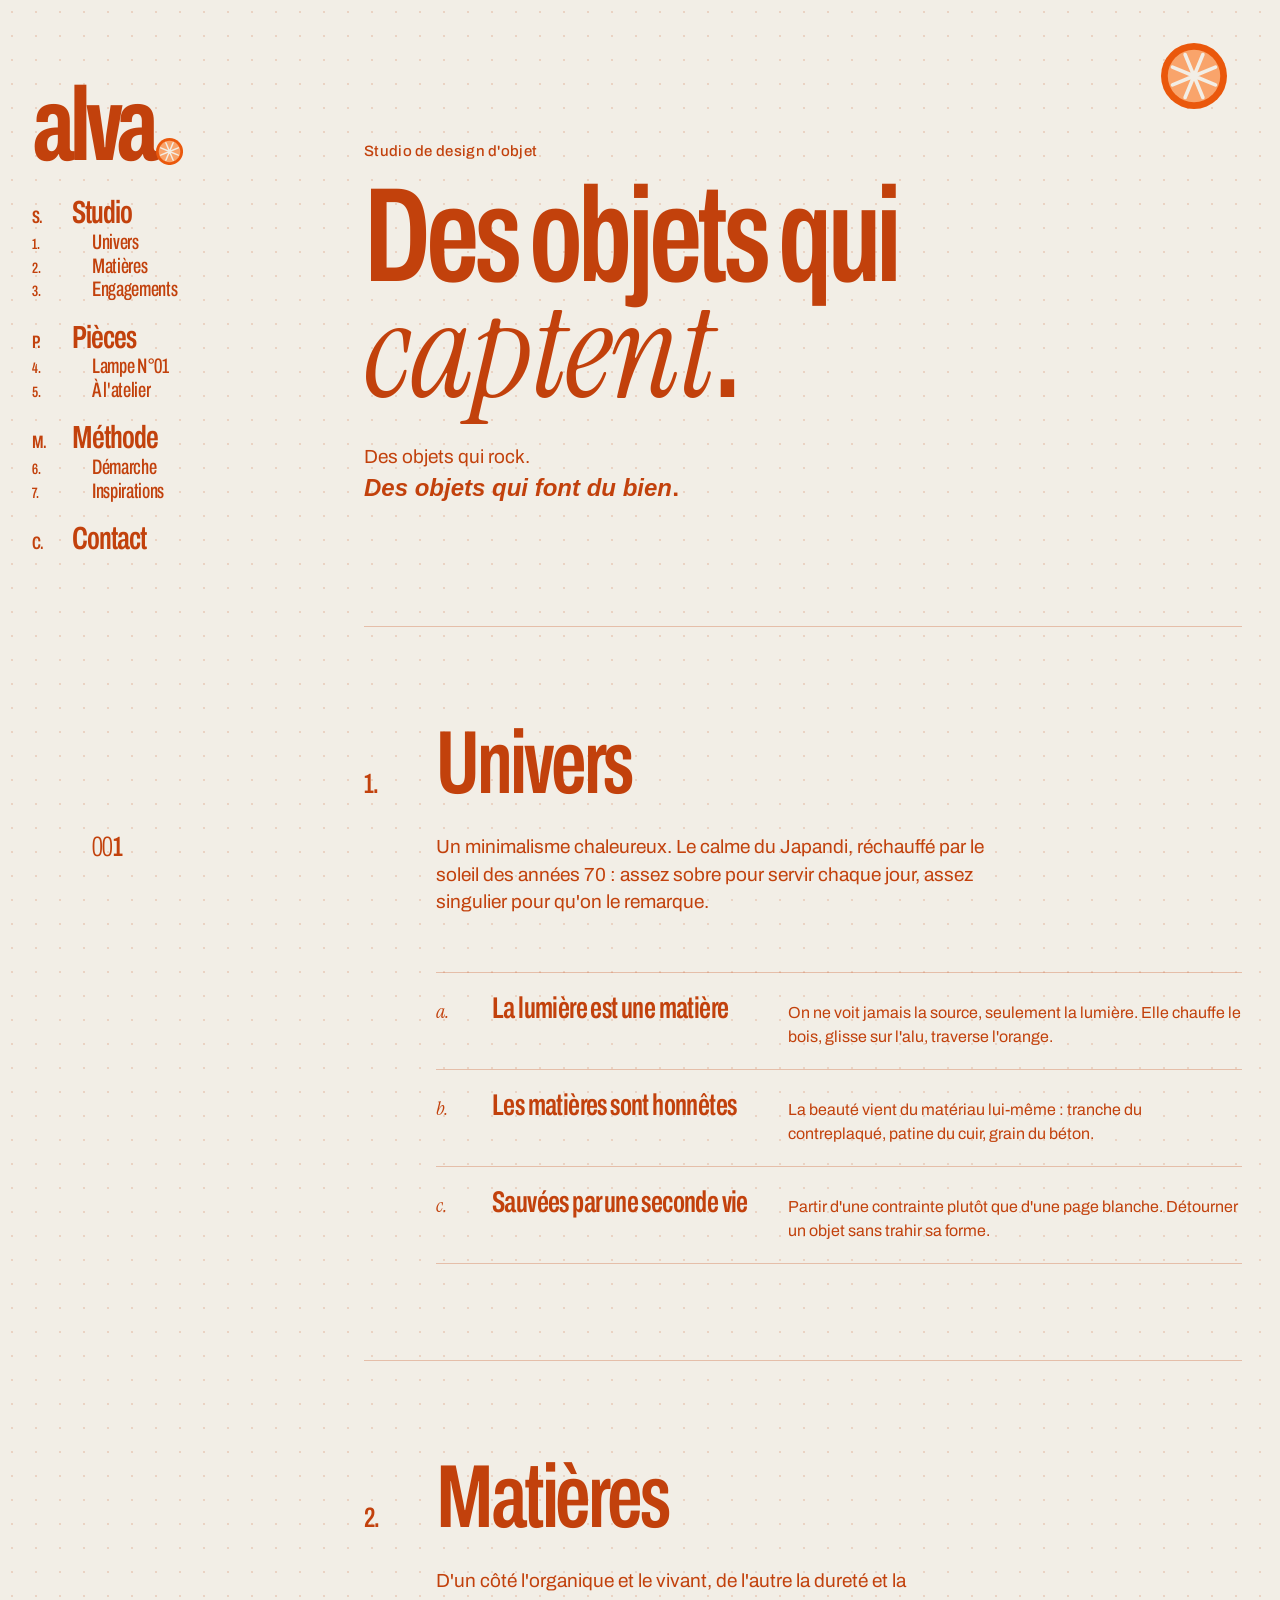
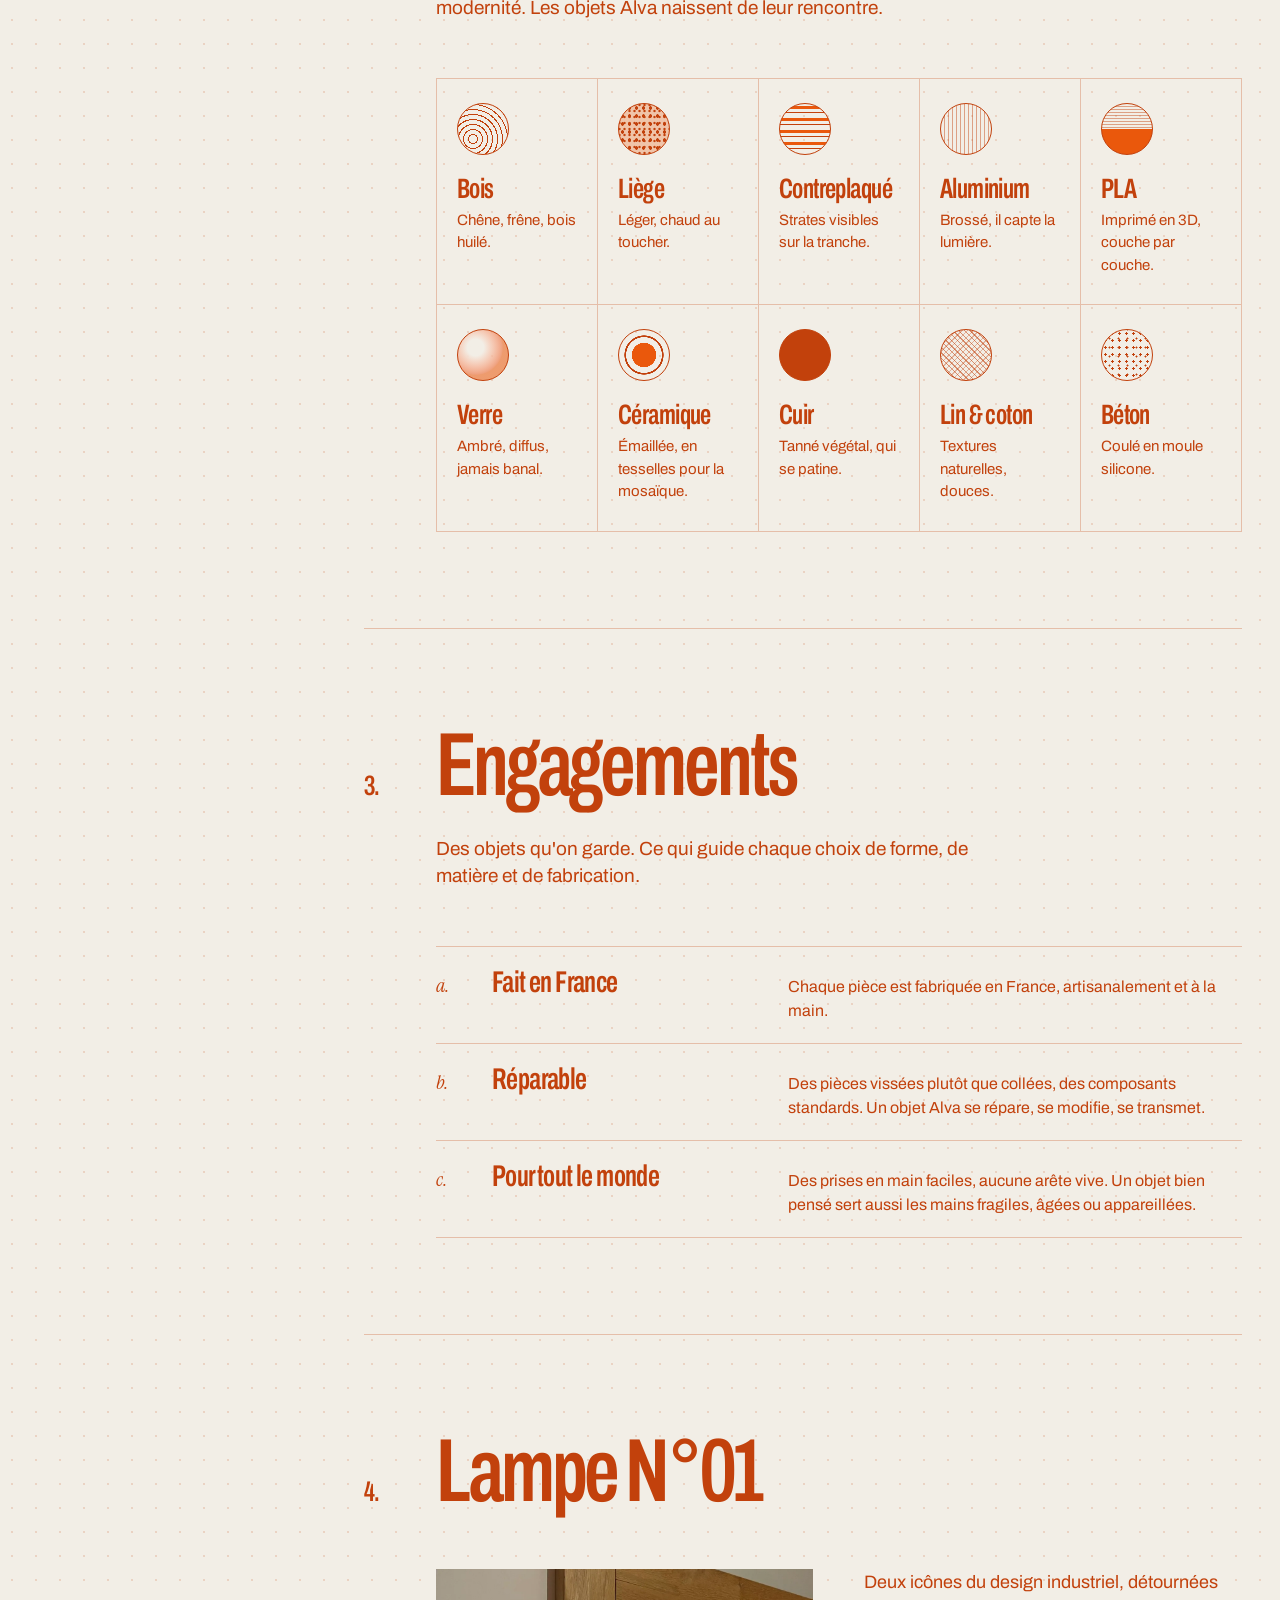
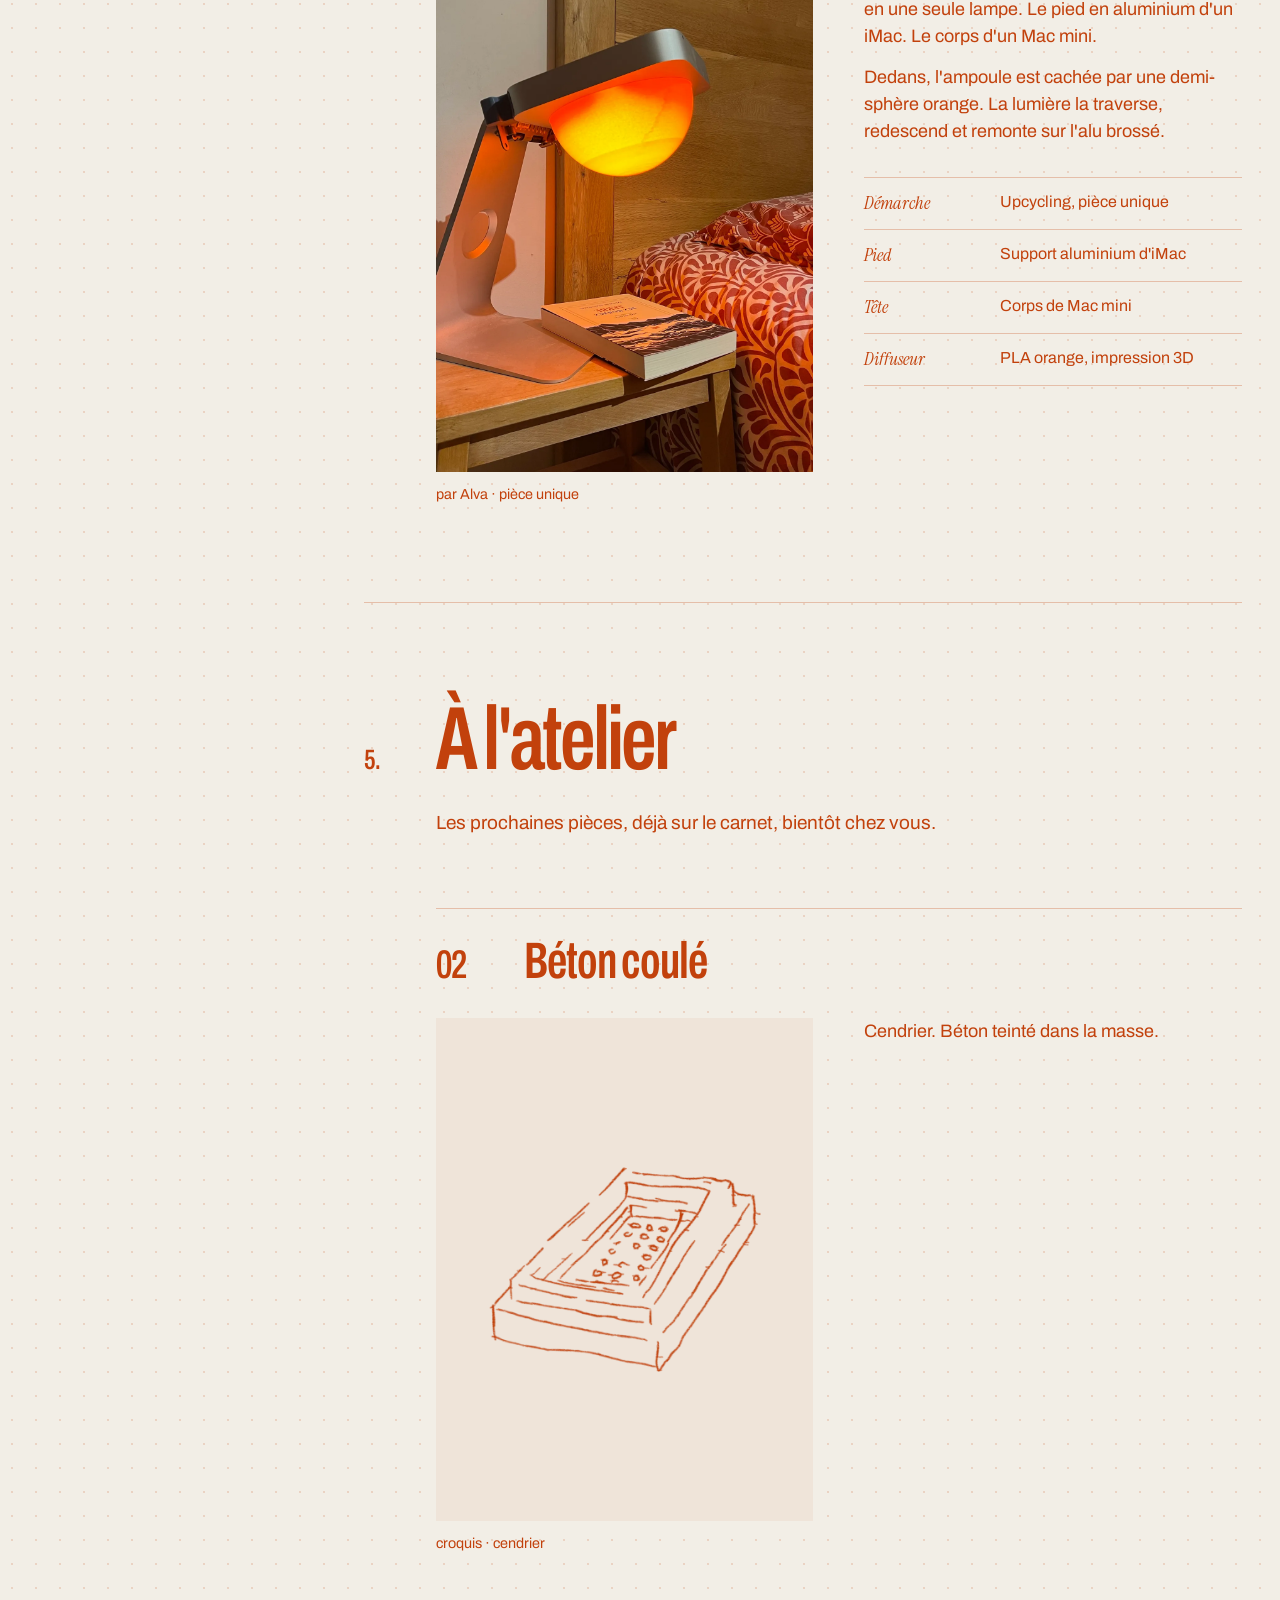
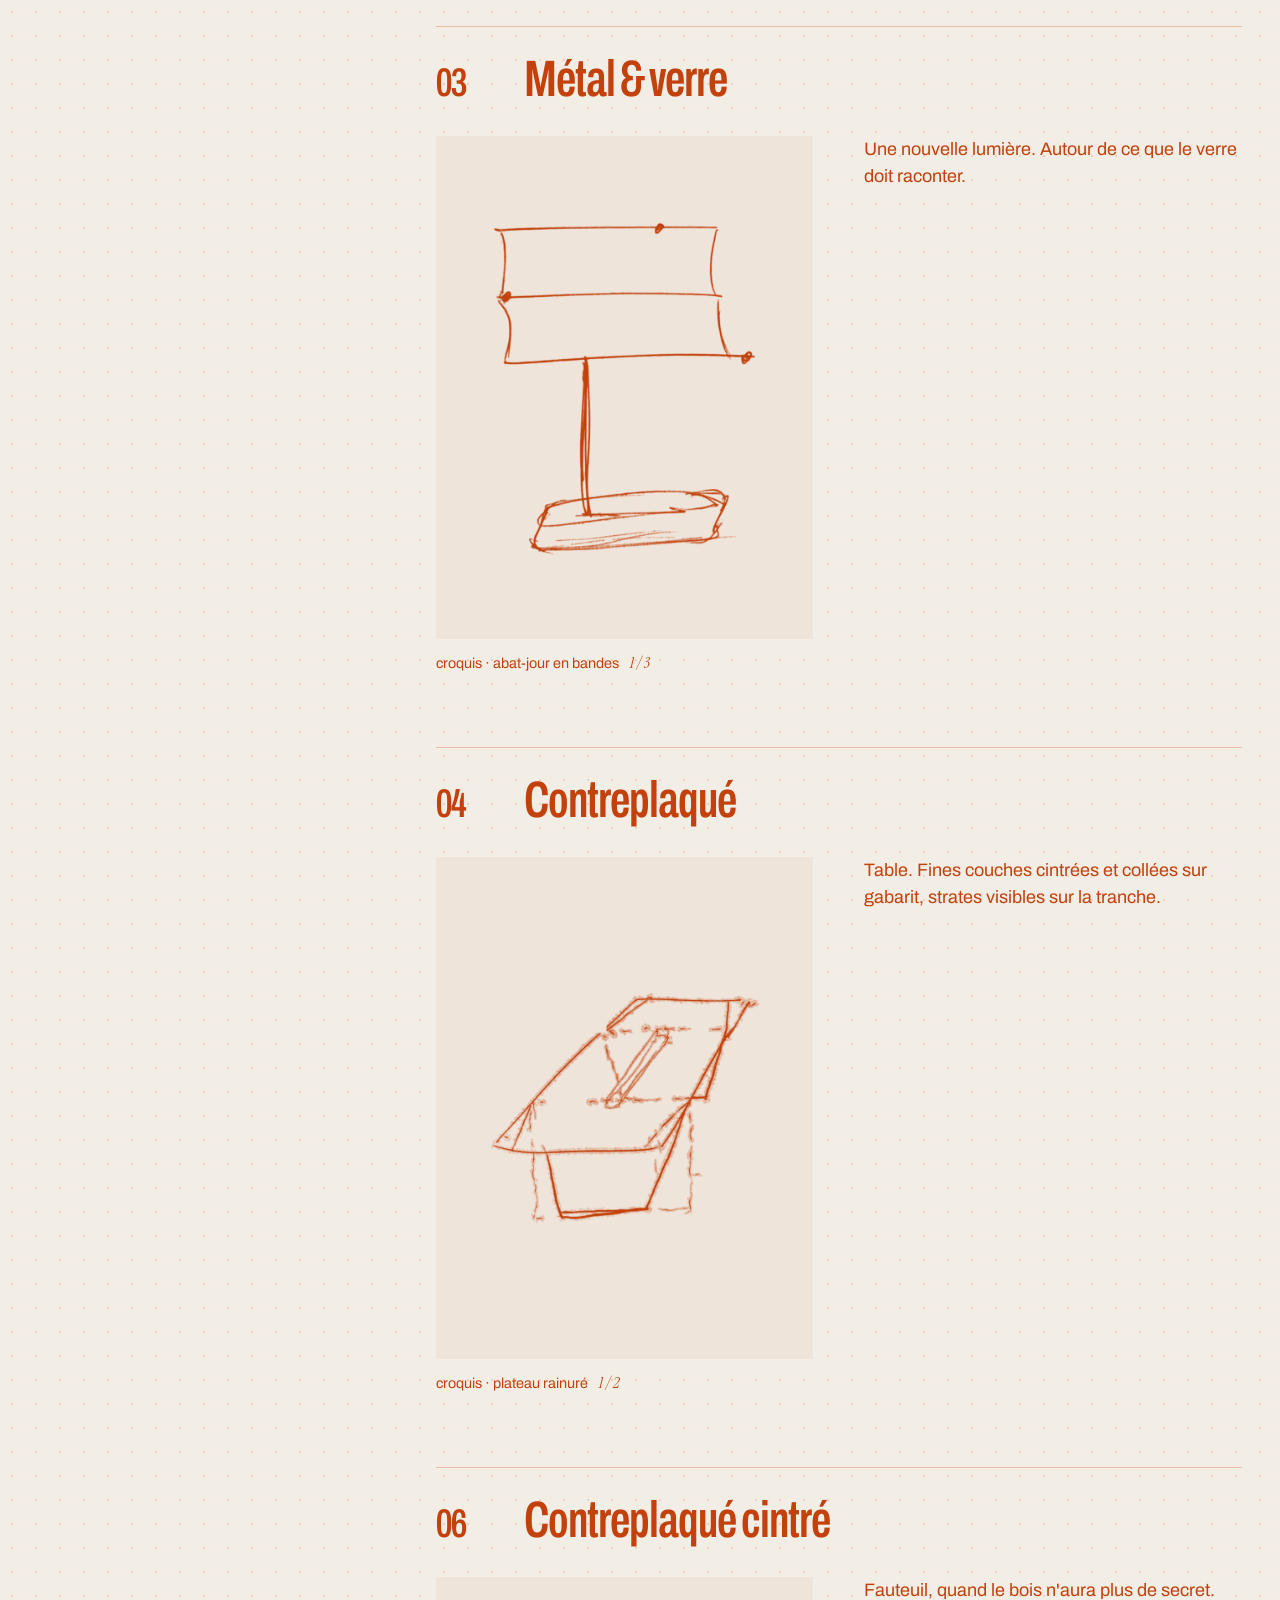
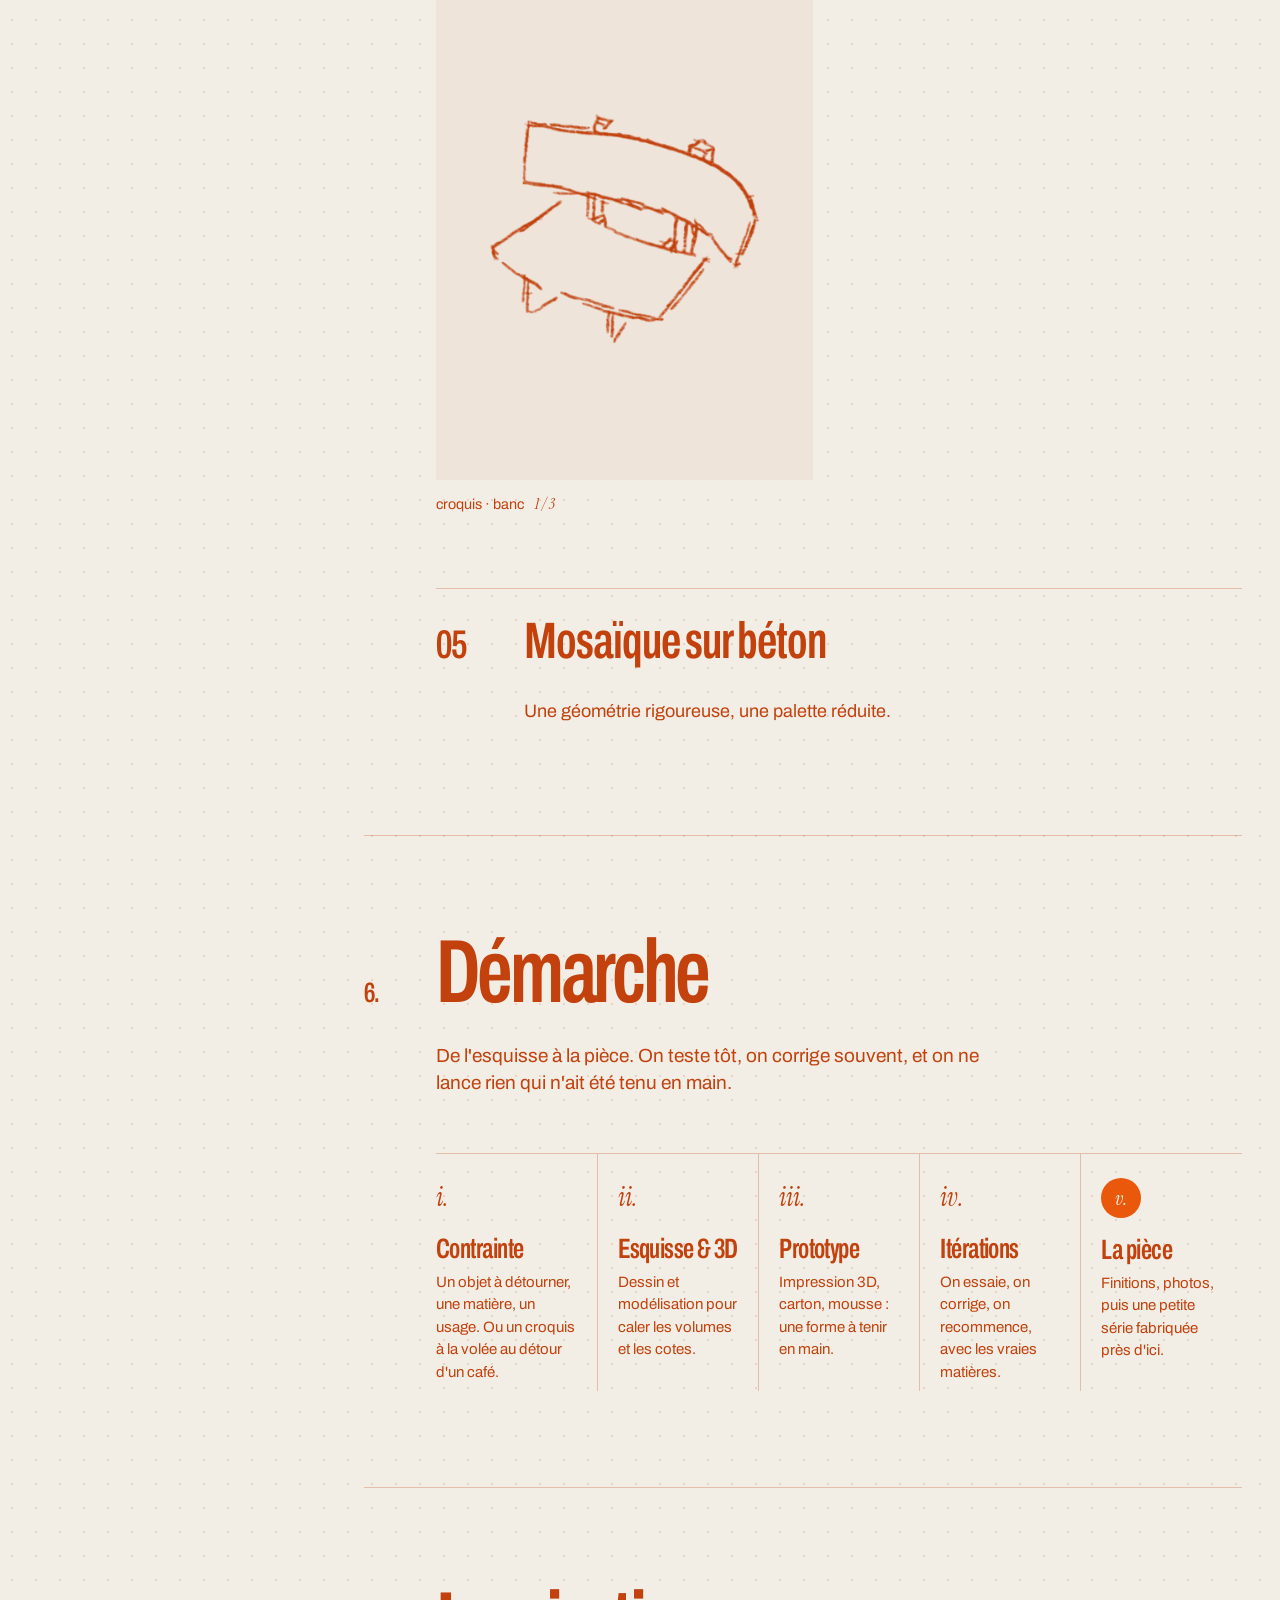
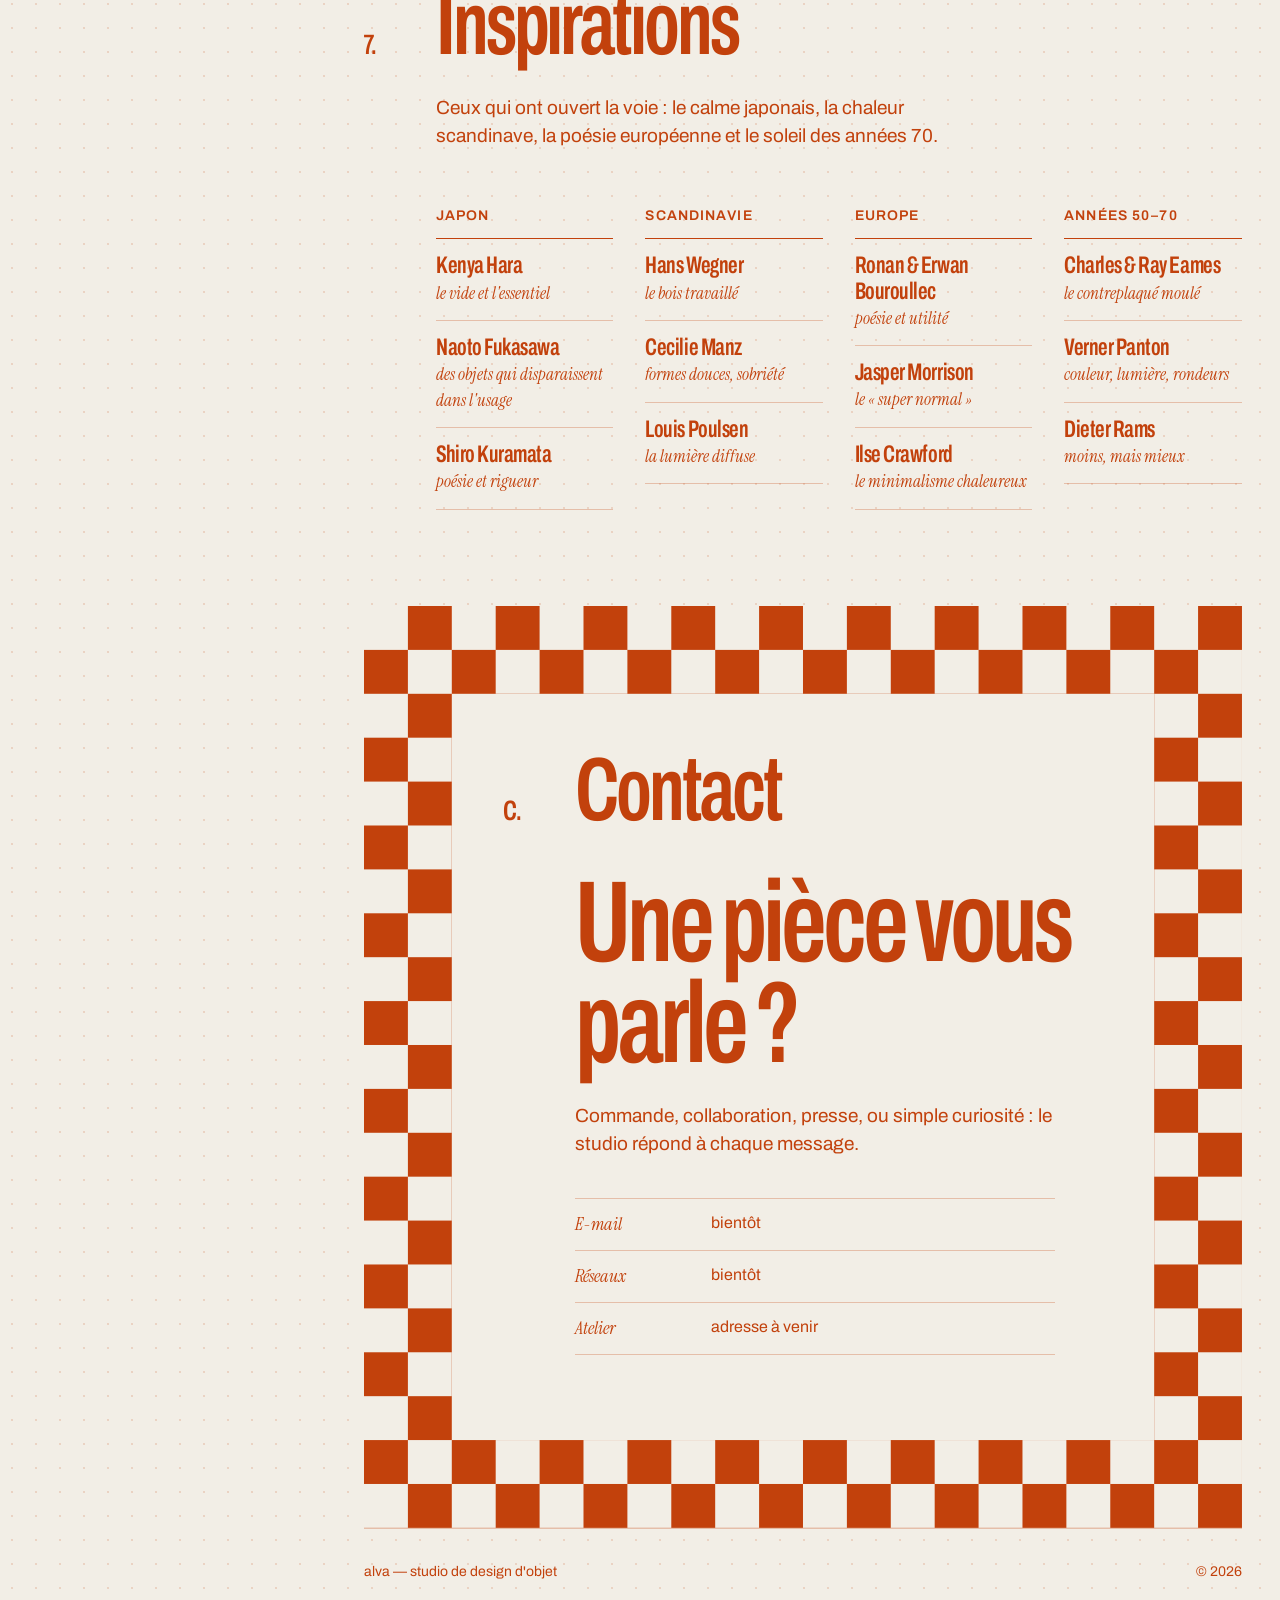
==== commit 8fc47c22: "modif texte" ====
--- a/index.html
+++ b/index.html
@@ -147,7 +147,7 @@
       <div class="piece">
         <div class="fiche reveal">
           <figure class="fiche-frame is-croquis"><img src="images/croquis/plateau.webp" width="900" height="1200" loading="lazy" decoding="async" alt="Croquis au crayon : un plateau vide-poche rectangulaire à gradins, posé sur un socle, le fond semé de petits ronds."></figure>
-          <p class="fiche-credit">croquis · vide-poche</p>
+          <p class="fiche-credit">croquis · cendrier</p>
         </div>
         <div class="piece-text">
           <p>Cendrier. Béton teinté dans la masse.</p>
@@ -155,7 +155,7 @@
       </div>
     </article>
     <article class="projet">
-      <header class="projet-head"><span class="list-n">03</span><h3>Lampe métal &amp; verre</h3></header>
+      <header class="projet-head"><span class="list-n">03</span><h3>Métal &amp; verre</h3></header>
       <div class="piece">
         <div class="fiche reveal">
           <figure class="fiche-frame is-croquis" data-slides>
@@ -171,22 +171,23 @@
       </div>
     </article>
     <article class="projet">
-      <header class="projet-head"><span class="list-n">04</span><h3>Table en contreplaqué</h3></header>
+      <header class="projet-head"><span class="list-n">04</span><h3>Contreplaqué</h3></header>
       <div class="piece">
         <div class="fiche reveal">
           <figure class="fiche-frame is-croquis" data-slides>
             <img src="images/croquis/table-1.webp" width="900" height="1200" loading="lazy" decoding="async" alt="Croquis au crayon : une table au plateau en biais, rainuré au centre, sur un piétement évasé ; les lignes cachées sont en pointillés." data-caption="plateau rainuré" class="is-on">
             <img src="images/croquis/table-2.webp" width="900" height="1200" loading="lazy" decoding="async" alt="Croquis au crayon : première version de la table, plateau en biais sur un piétement trapézoïdal." data-caption="première version">
+            <img src="images/matieres/table-bois.webp" width="757" height="444" loading="lazy" decoding="async" alt="Planche de bois au veinage très marqué, brûlée puis brossée : les cernes sombres ondulent sur un fond brun clair." data-caption="bois brûlé et brossé" data-kind="matière">
           </figure>
           <p class="fiche-credit"><span data-slide-caption>croquis · plateau rainuré</span> <span class="fiche-count" data-slide-count>1 / 2</span></p>
         </div>
         <div class="piece-text">
-          <p>Fines couches cintrées et collées sur gabarit, strates visibles sur la tranche.</p>
-        </div>
-      </div>
-    </article>
-    <article class="projet">
-      <header class="projet-head"><span class="list-n">06</span><h3>Banc, puis fauteuil</h3></header>
+          <p>Table. Fines couches cintrées et collées sur gabarit, strates visibles sur la tranche.</p>
+        </div>
+      </div>
+    </article>
+    <article class="projet">
+      <header class="projet-head"><span class="list-n">06</span><h3>Contreplaqué cintré</h3></header>
       <div class="piece">
         <div class="fiche reveal">
           <figure class="fiche-frame is-croquis" data-slides>
@@ -197,7 +198,7 @@
           <p class="fiche-credit"><span data-slide-caption>croquis · banc</span> <span class="fiche-count" data-slide-count>1 / 3</span></p>
         </div>
         <div class="piece-text">
-          <p>L'assise, quand le bois n'aura plus de secret.</p>
+          <p>Fauteuil, quand le bois n'aura plus de secret.</p>
         </div>
       </div>
     </article>
